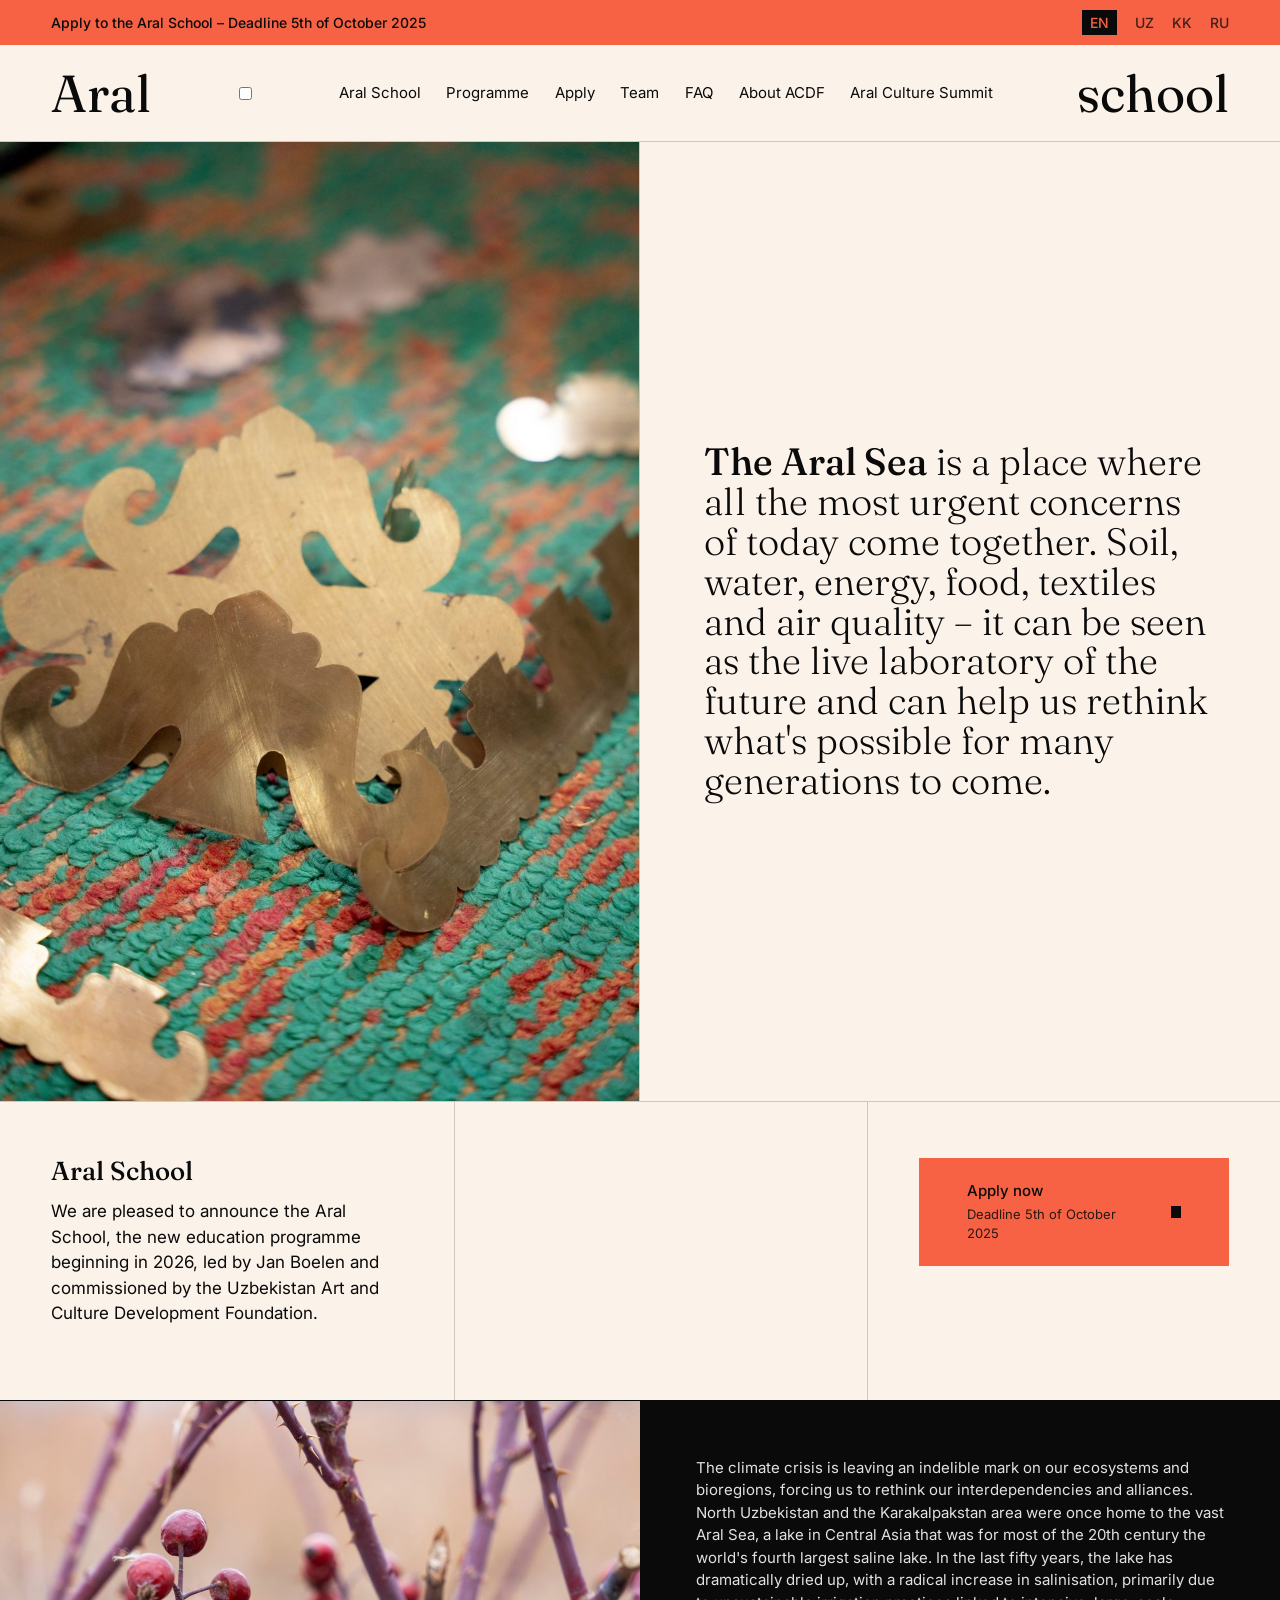
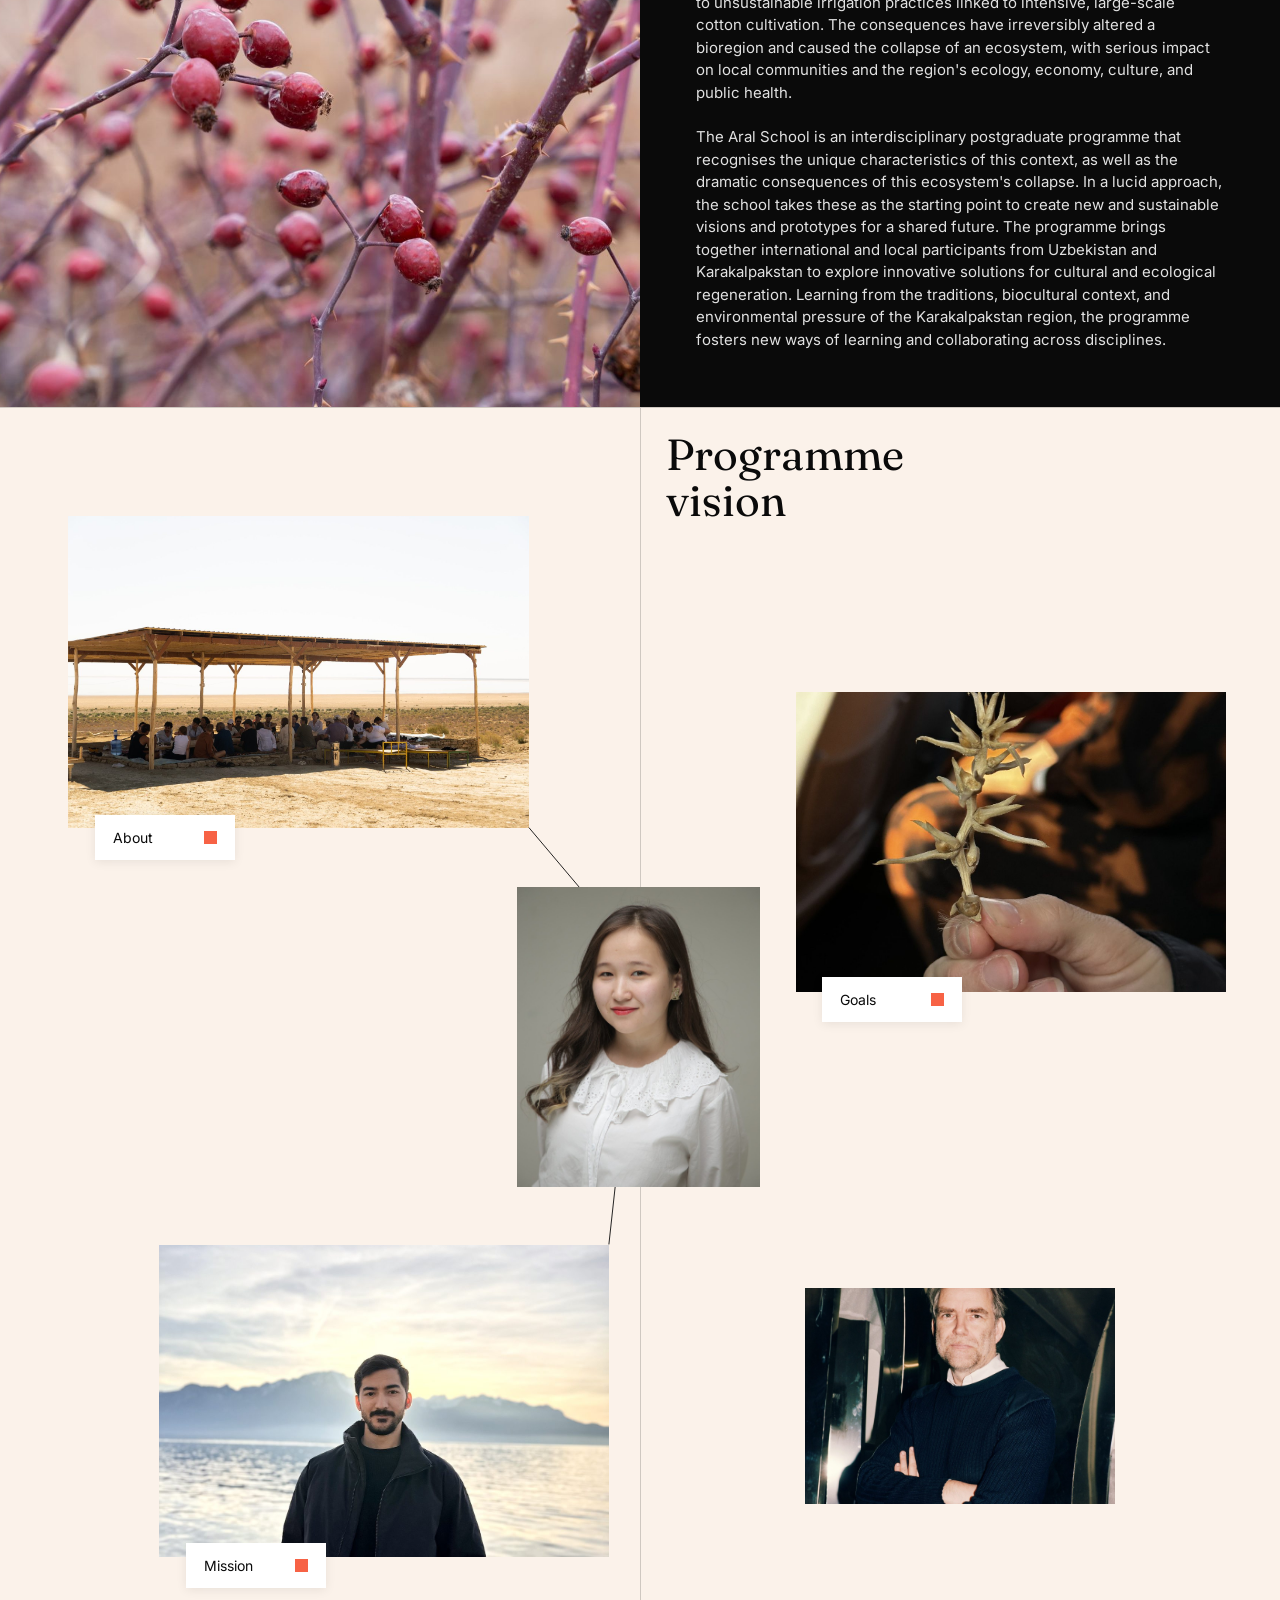
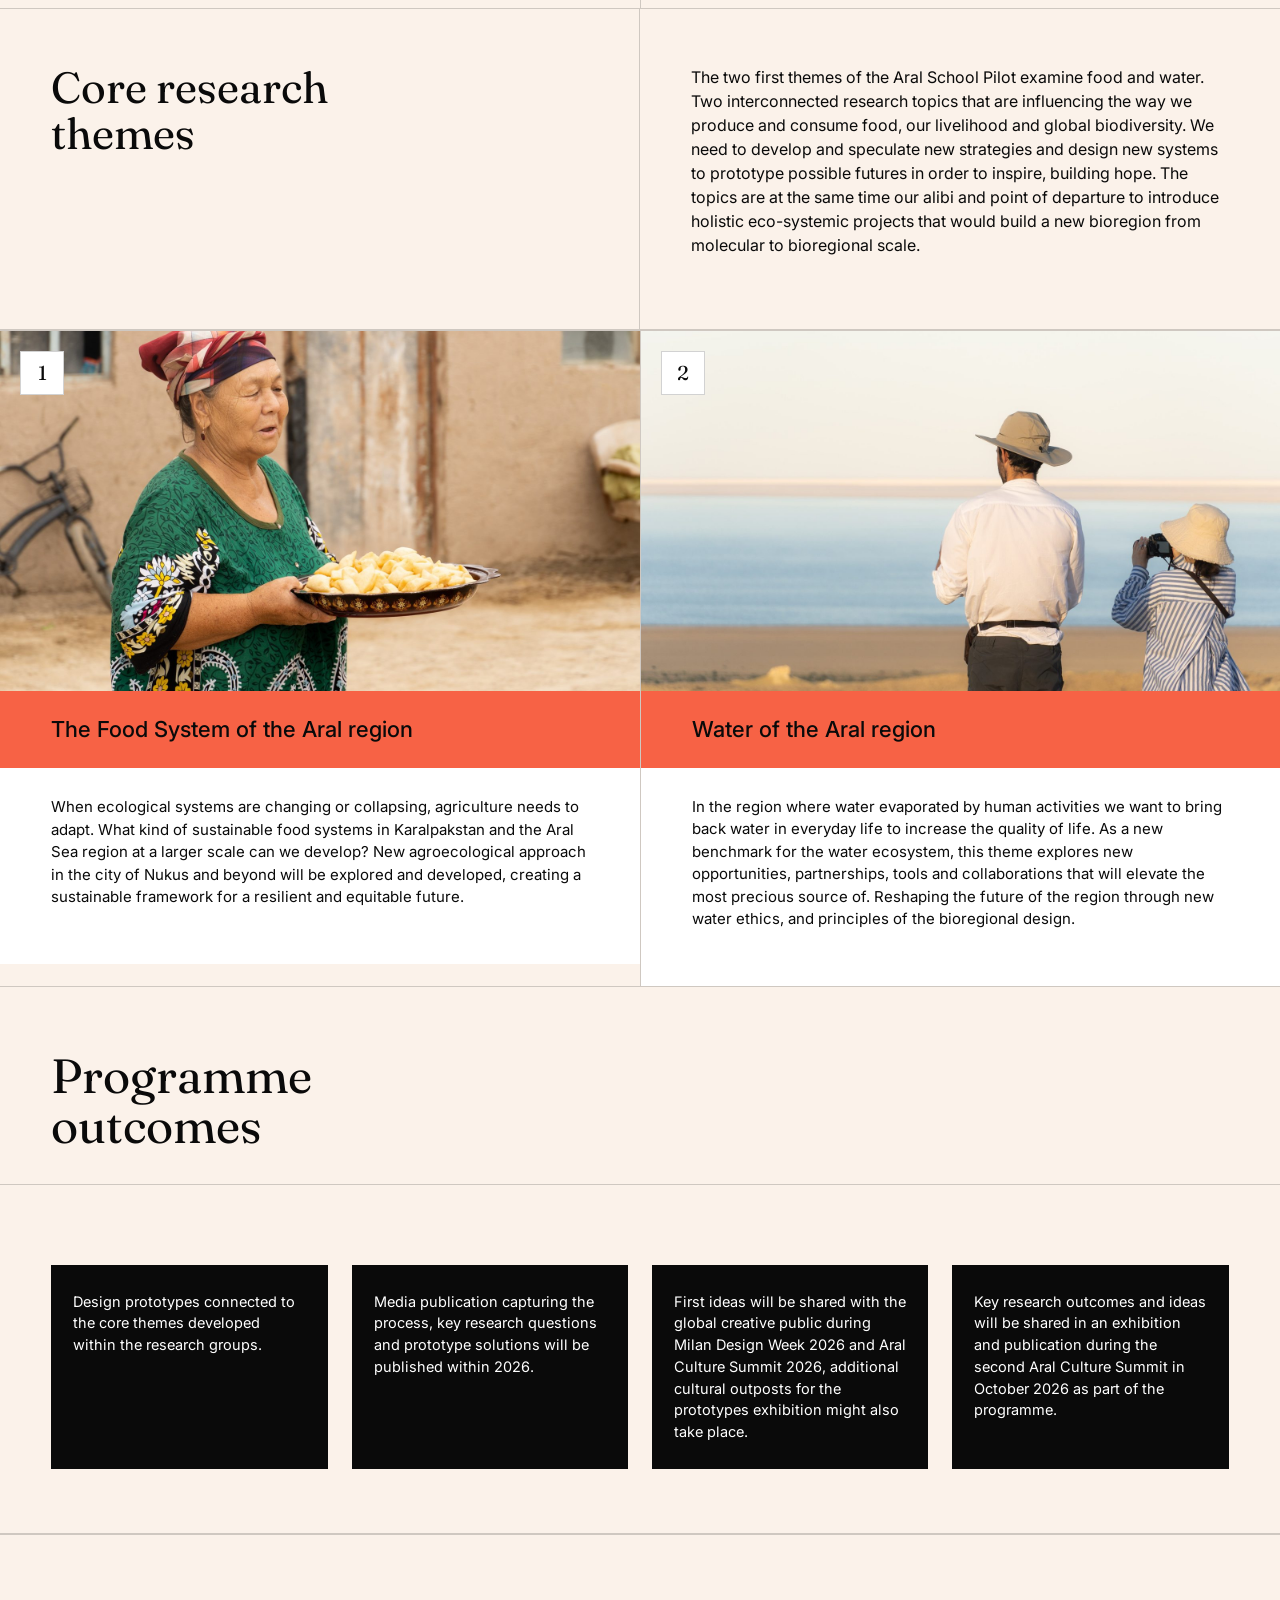
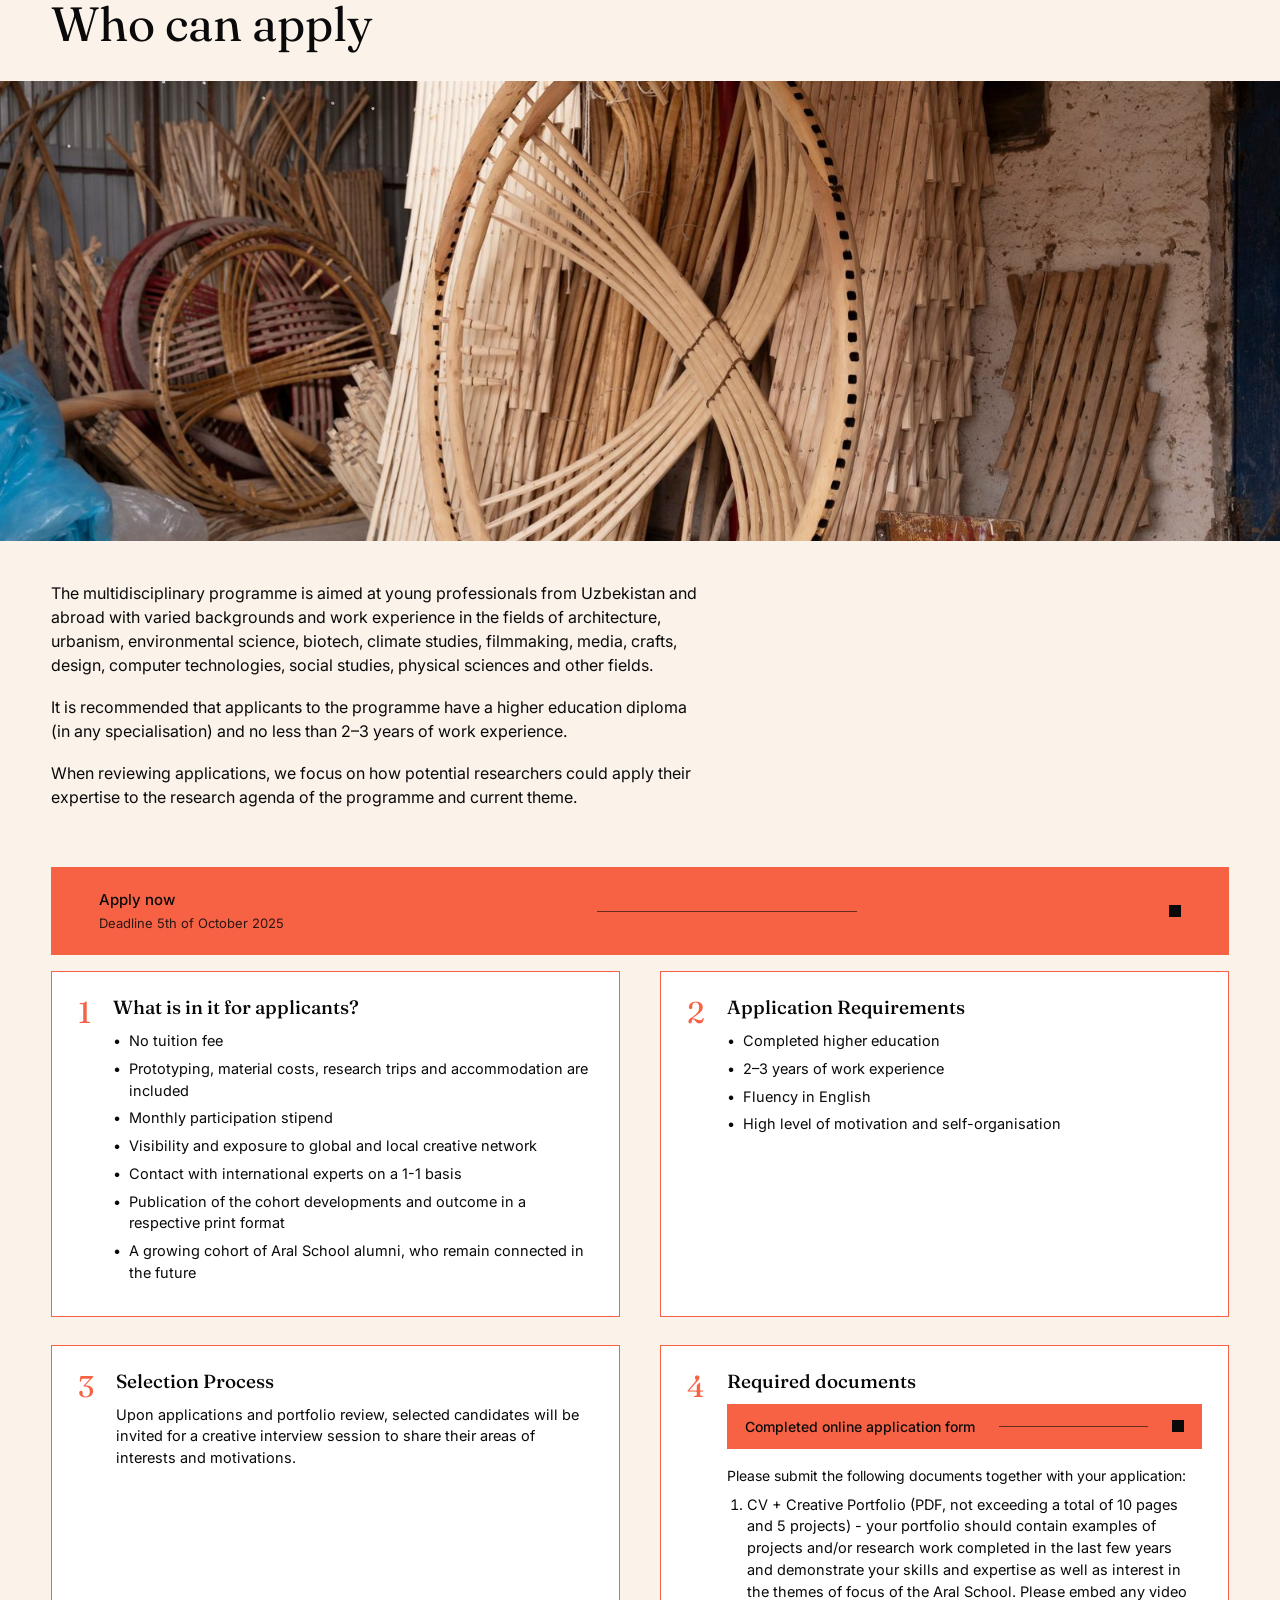
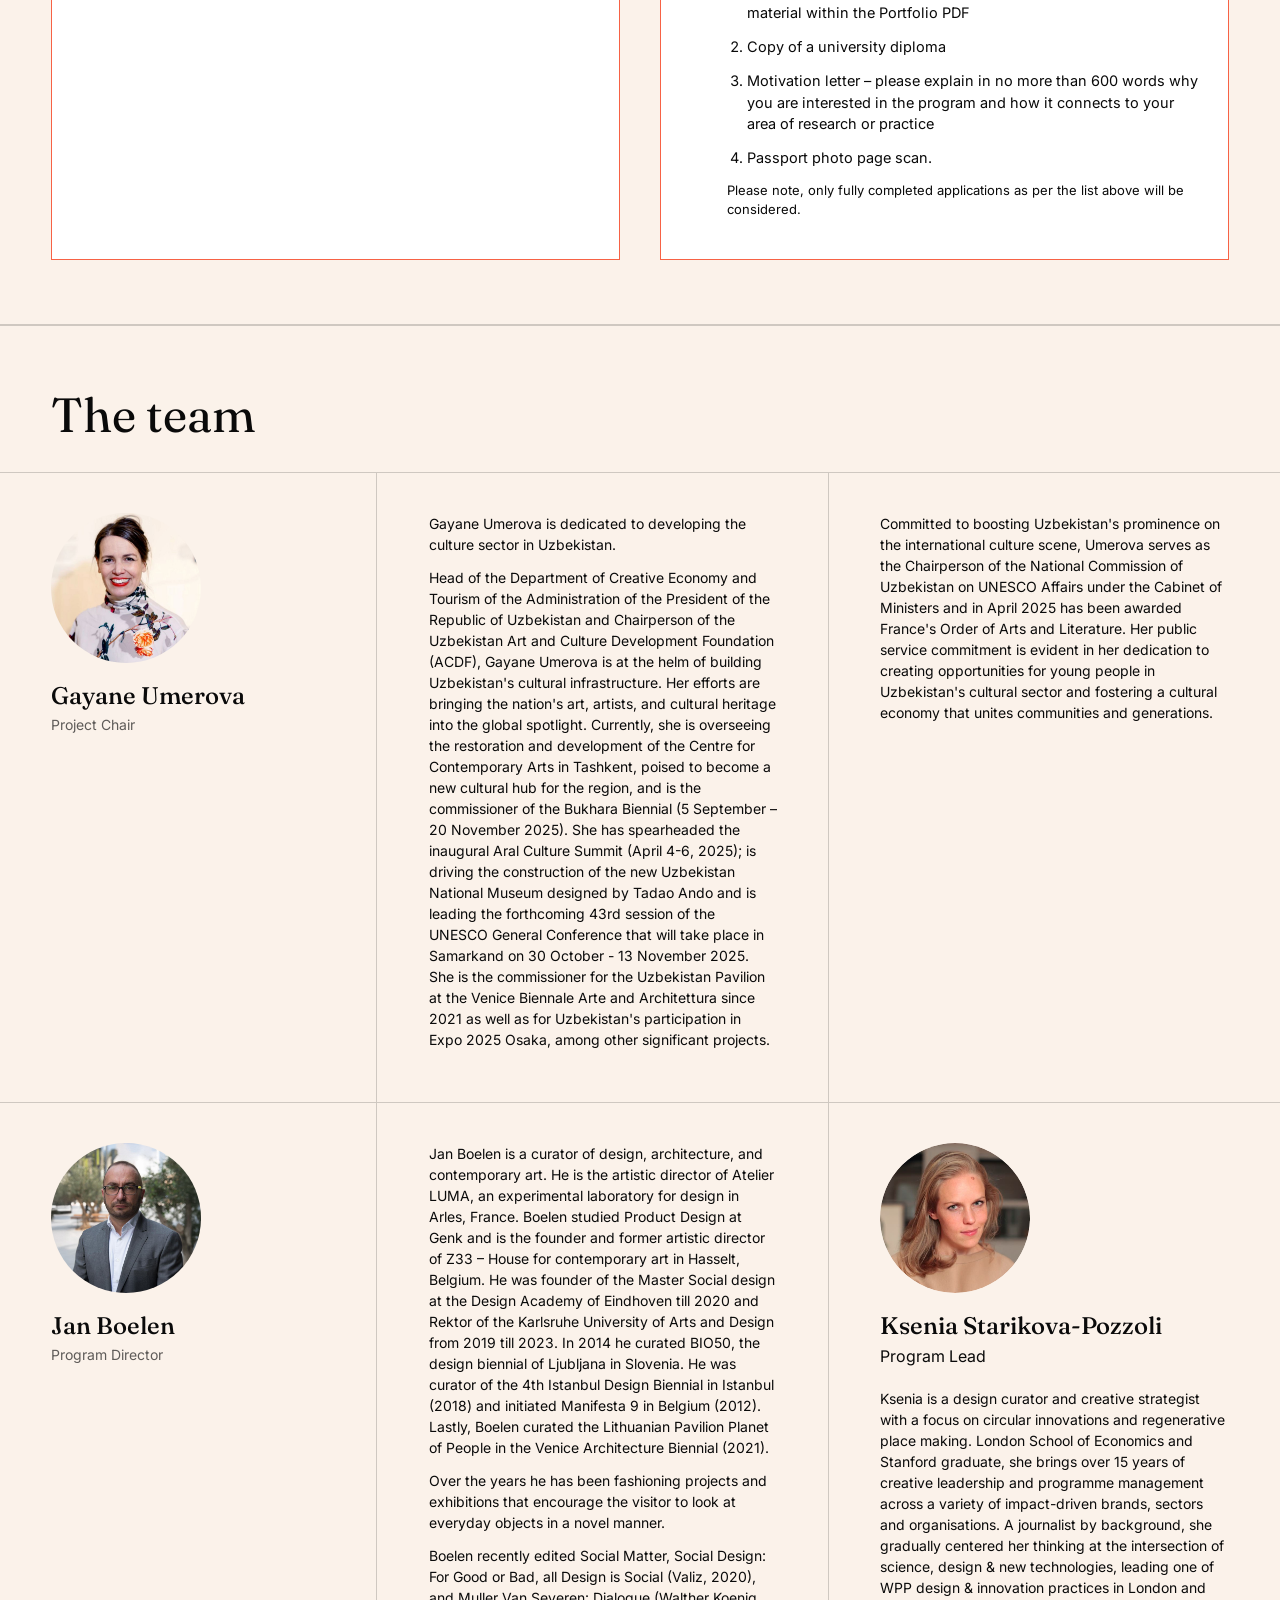
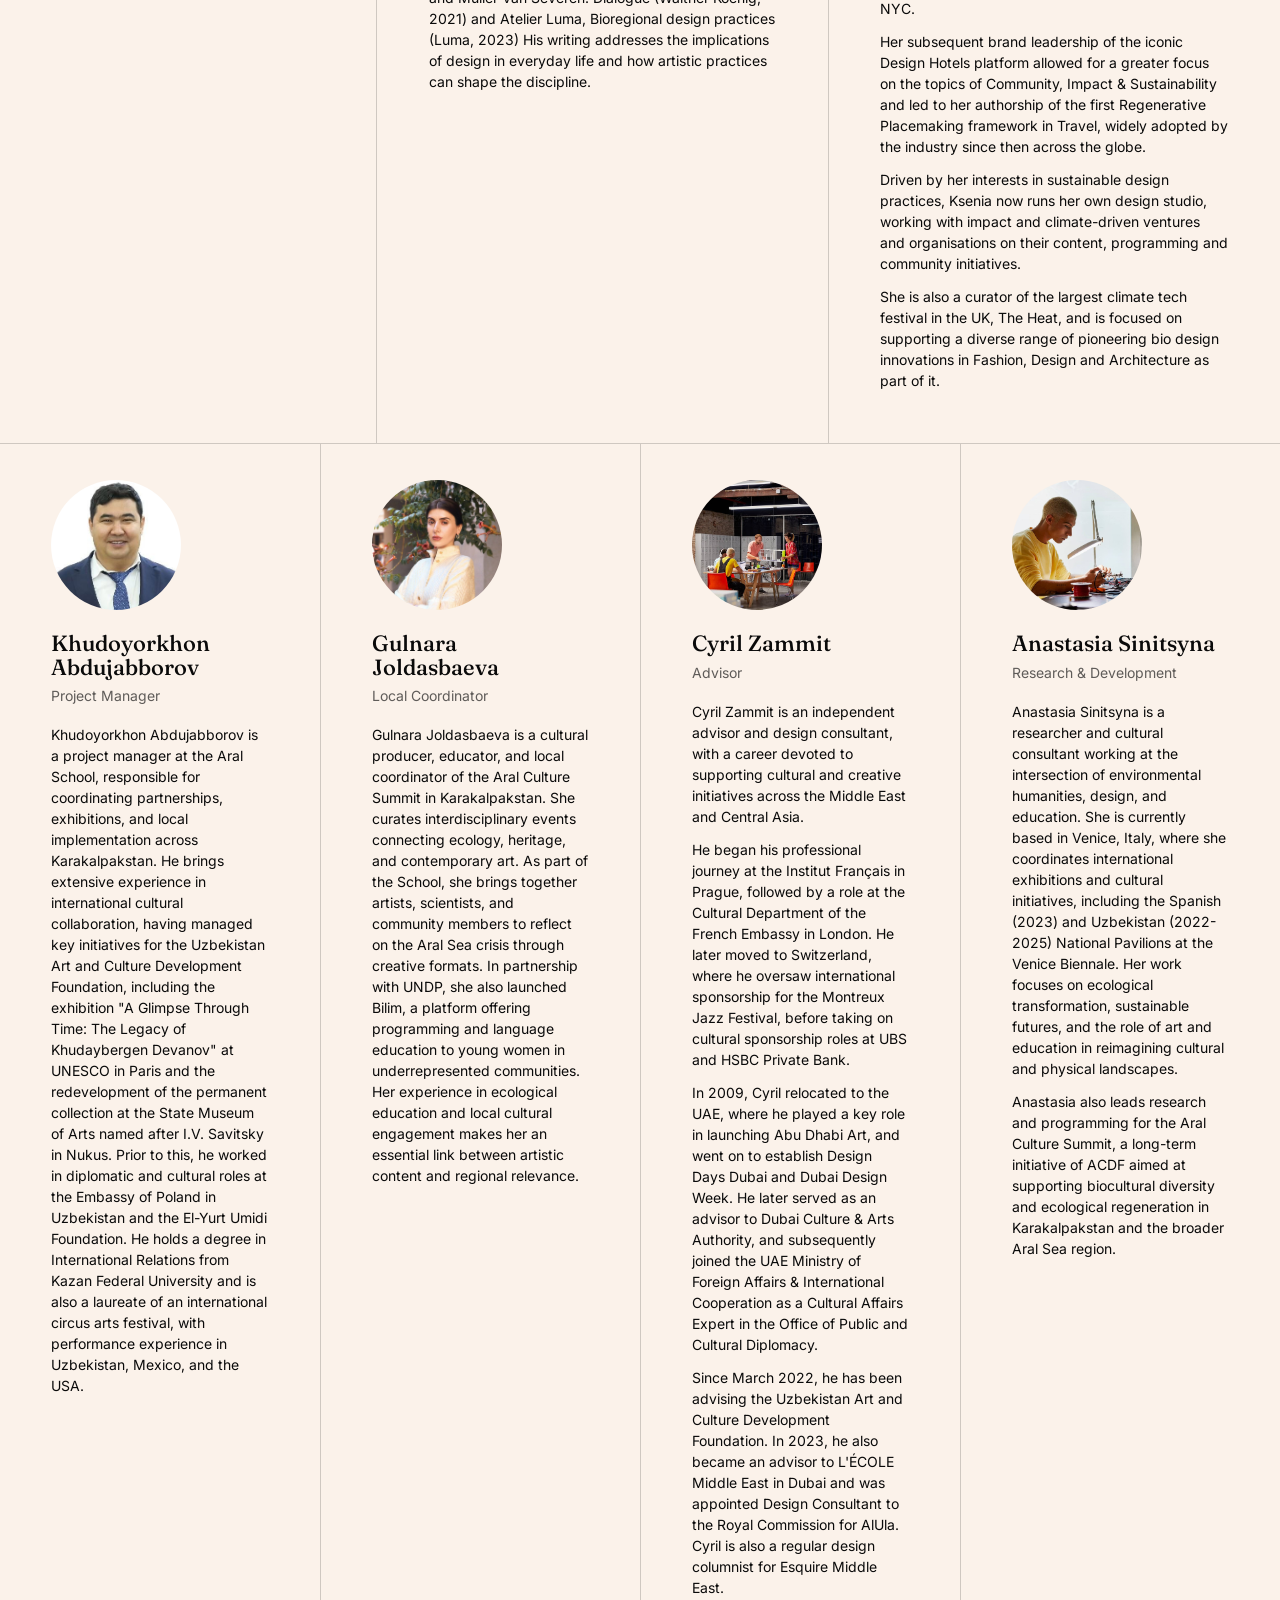
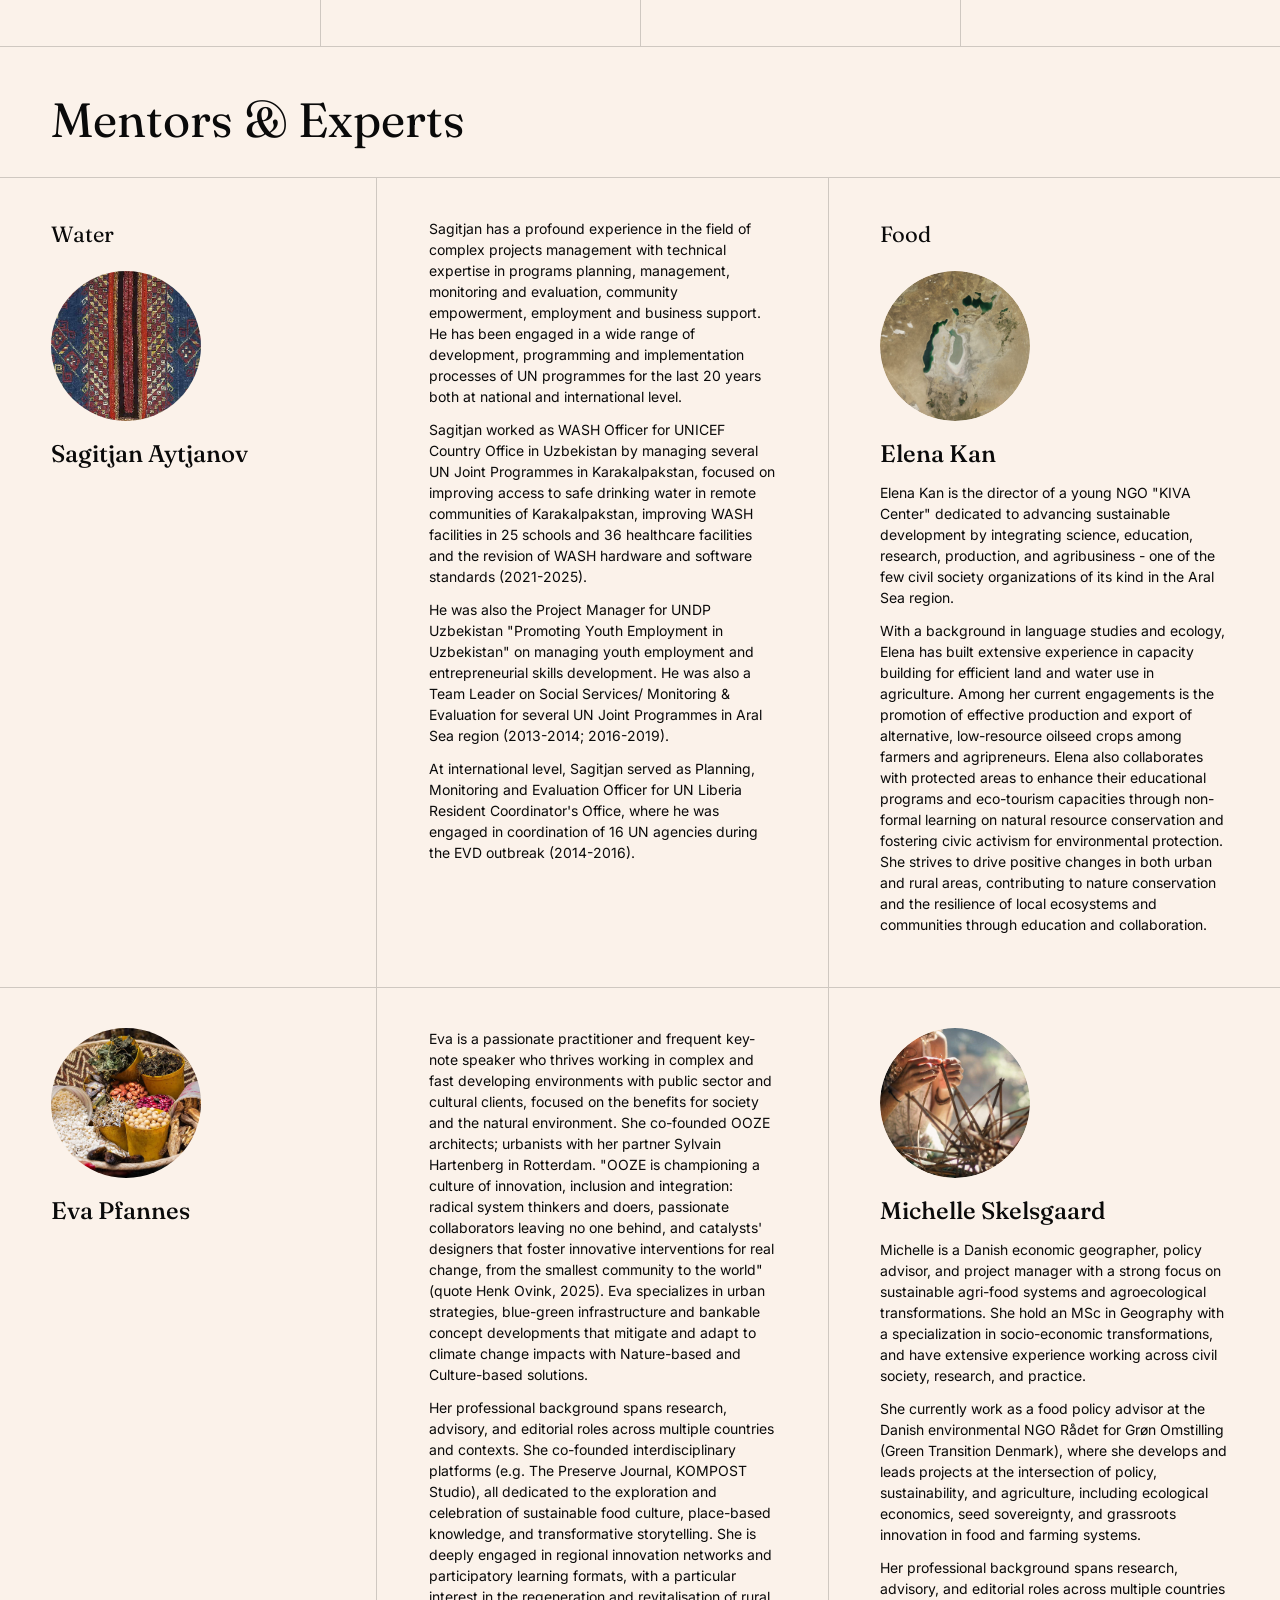
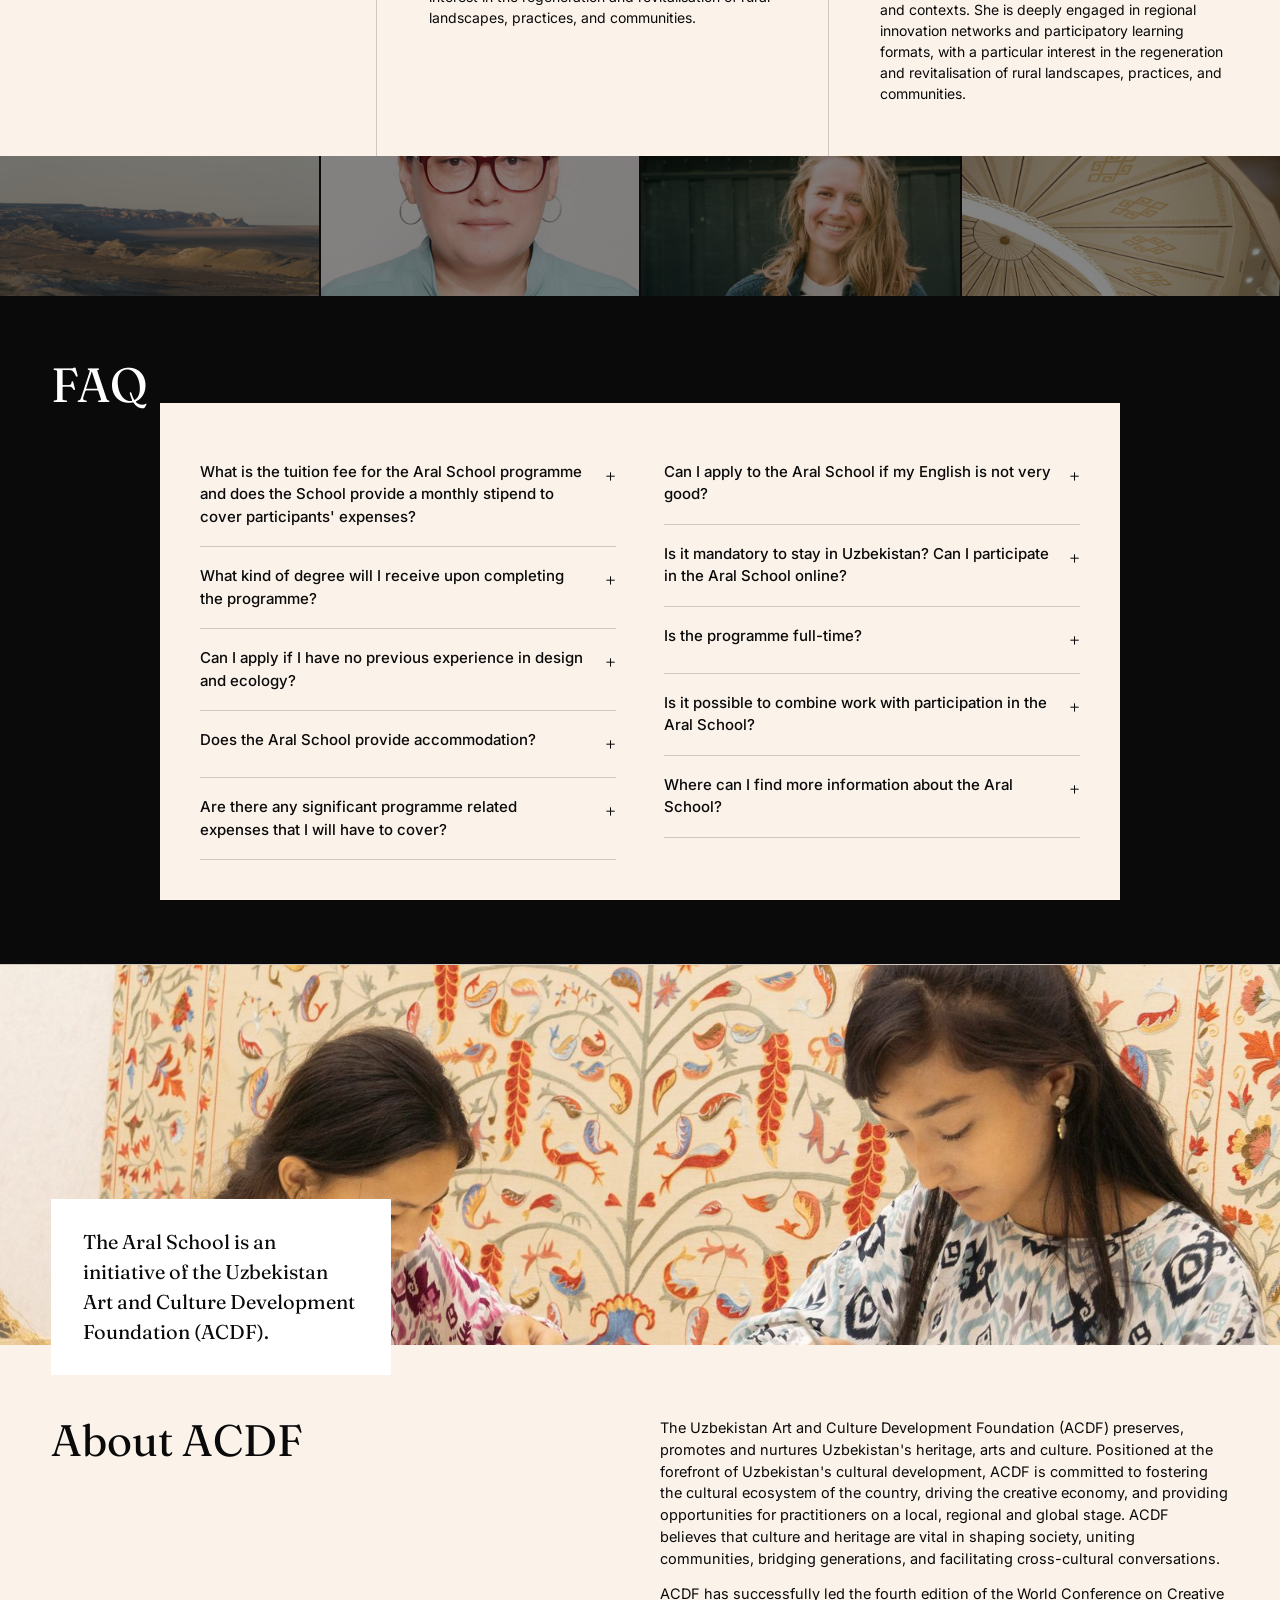
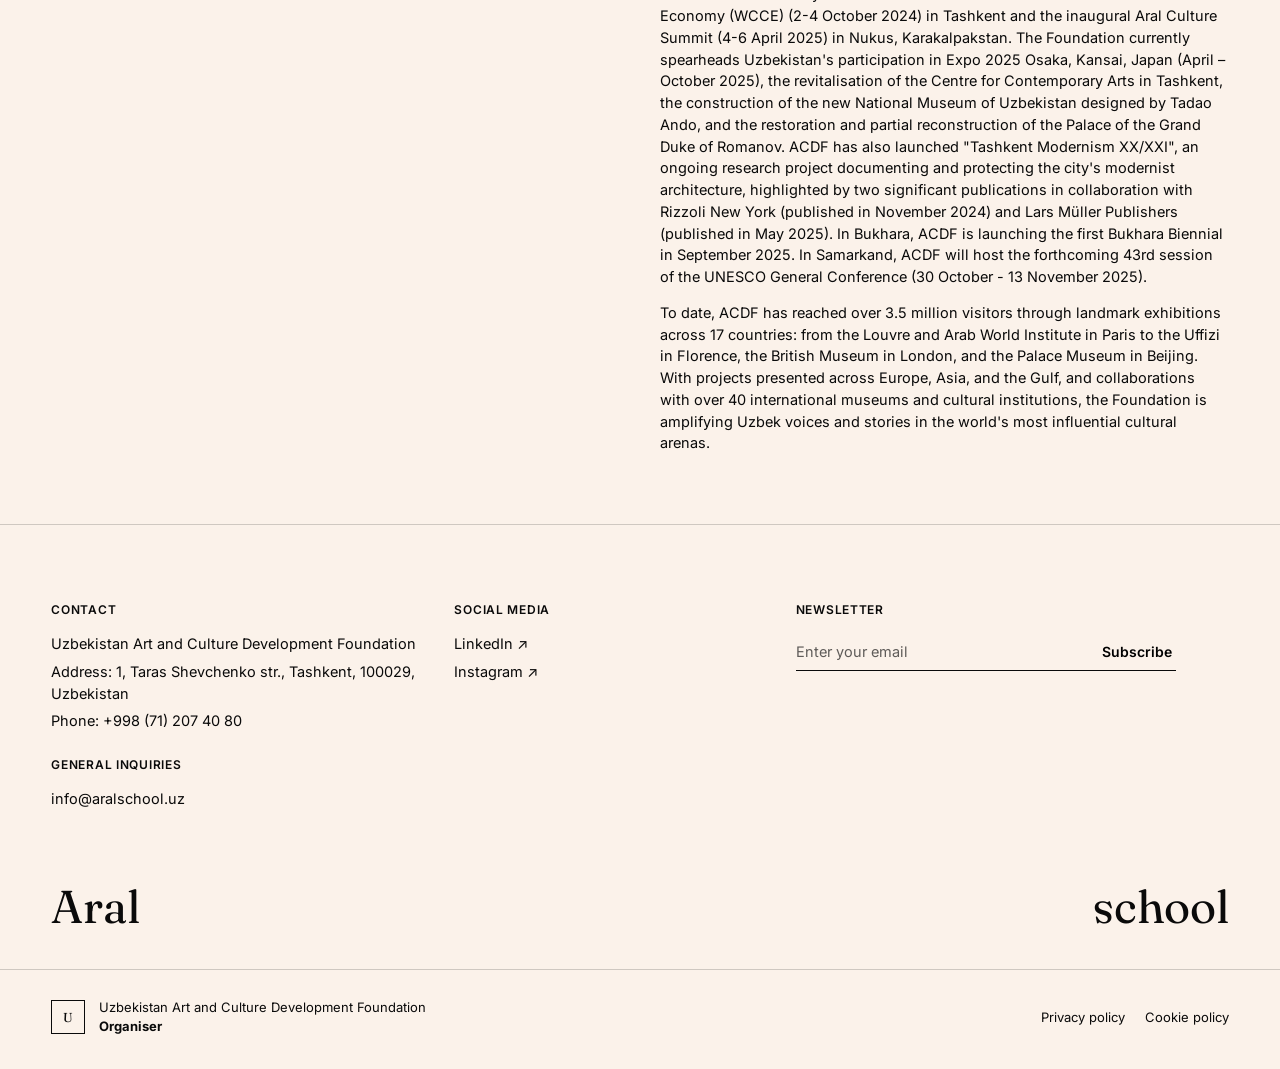
==== index.html @ 48f9c065 "Add files via upload" ====
<!DOCTYPE html>
<html lang="en">
<head>
<meta charset="UTF-8">
<meta name="viewport" content="width=device-width, initial-scale=1.0">
<title>Aral School — Uzbekistan Art and Culture Development Foundation</title>
<link rel="stylesheet" href="assets/css/style.css">
</head>
<body>

<!-- Announcement bar -->
<div class="announce-bar">
  <span>Apply to the Aral School – Deadline 5th of October 2025</span>
  <nav class="langs" aria-label="Language">
    <a href="#" class="active">EN</a>
    <a href="#">UZ</a>
    <a href="#">KK</a>
    <a href="#">RU</a>
  </nav>
</div>

<!-- Header -->
<header class="site-header">
  <a href="#" class="logo-word">Aral</a>

  <input type="checkbox" id="nav-check">
  <label for="nav-check" class="nav-toggle" aria-label="Toggle menu">
    <span></span>
  </label>

  <nav class="site-nav" aria-label="Primary">
    <a href="#aral-school">Aral School</a>
    <a href="#programme">Programme</a>
    <a href="#apply">Apply</a>
    <a href="#team">Team</a>
    <a href="#faq">FAQ</a>
    <a href="#acdf">About ACDF</a>
    <a href="#">Aral Culture Summit</a>
  </nav>

  <a href="#" class="logo-word">school</a>
</header>

<!-- Hero -->
<section class="hero">
  <div class="hero-grid">
    <div class="hero-media">
      <img src="assets/img/hero-hands.jpg">
    </div>
    <div class="hero-copy">
      <h1>
        <strong>The Aral Sea</strong> is a place where all the most urgent concerns of today come
        together. Soil, water, energy, food, textiles and air quality – it can be seen
        as the live laboratory of the future and can help us rethink what's possible for
        many generations to come.
      </h1>
    </div>
  </div>
</section>

<!-- Aral School intro band -->
<section class="intro-band" id="aral-school">
  <div class="intro-grid">
    <div class="intro-copy">
      <div class="eyebrow-block"><span class="marker-sq dark"></span></div>
      <h2>Aral School</h2>
      <p>We are pleased to announce the Aral School, the new education programme beginning in
        2026, led by Jan Boelen and commissioned by the Uzbekistan Art and Culture Development
        Foundation.</p>
    </div>
    <div></div>
    <div>
      <div class="apply-banner">
        <div>
          Apply now
          <small>Deadline 5th of October 2025</small>
        </div>
        <span class="dash"></span>
        <span class="marker-sq"></span>
      </div>
    </div>
  </div>
</section>

<!-- Statement / satellite image -->
<section class="statement">
  <div class="statement-media">
    <img src="assets/img/aral-satellite.jpg" alt="Satellite view of the shrinking Aral Sea">
  </div>
  <div class="statement-copy">
    <p>The climate crisis is leaving an indelible mark on our ecosystems and bioregions,
      forcing us to rethink our interdependencies and alliances. North Uzbekistan and the
      Karakalpakstan area were once home to the vast Aral Sea, a lake in Central Asia that
      was for most of the 20th century the world's fourth largest saline lake. In the last
      fifty years, the lake has dramatically dried up, with a radical increase in
      salinisation, primarily due to unsustainable irrigation practices linked to intensive,
      large-scale cotton cultivation. The consequences have irreversibly altered a bioregion
      and caused the collapse of an ecosystem, with serious impact on local communities and
      the region's ecology, economy, culture, and public health.</p>
    <p>The Aral School is an interdisciplinary postgraduate programme that recognises the
      unique characteristics of this context, as well as the dramatic consequences of this
      ecosystem's collapse. In a lucid approach, the school takes these as the starting point
      to create new and sustainable visions and prototypes for a shared future. The programme
      brings together international and local participants from Uzbekistan and Karakalpakstan
      to explore innovative solutions for cultural and ecological regeneration. Learning from
      the traditions, biocultural context, and environmental pressure of the Karakalpakstan
      region, the programme fosters new ways of learning and collaborating across disciplines.</p>
  </div>
</section>

<!-- Programme vision -->
<section class="vision" id="programme">

  <div class="vision-collage">
    <!-- decorative connector lines + markers, matching the diagonal-line motif used across the design -->
    <svg class="v-connector" viewBox="0 0 1440 1350" preserveAspectRatio="none" aria-hidden="true">
      <line x1="595" y1="472" x2="720" y2="620" />
      <line x1="720" y1="620" x2="685" y2="941" />
      <rect x="710" y="610" width="12" height="12" class="dark" />
    </svg>

    <div class="v-item v-heading">
      <h2>Programme<br>vision</h2>
    </div>

    <div class="v-item v-about">
      <img src="assets/img/about-desert.jpg" alt="The Karakalpakstan desert landscape">
      <div class="v-tag">About <span class="marker-sq"></span></div>
    </div>

    <div class="v-item v-goals">
      <img src="assets/img/goals-embroidery.jpg" alt="Two girls practicing traditional embroidery">
      <div class="v-tag">Goals <span class="marker-sq"></span></div>
    </div>

    <div class="v-item v-sprout">
      <img src="assets/img/plant-sprout.jpg" alt="A dried plant sprout held in a hand">
    </div>

    <div class="v-item v-mission">
      <img src="assets/img/mission-weaving.jpg" alt="Traditional basket weaving with reeds">
      <div class="v-tag">Mission <span class="marker-sq"></span></div>
    </div>

    <div class="v-item v-rug">
      <img src="assets/img/rug-pattern-2.jpg" alt="Traditional woven textile pattern">
    </div>
  </div>

  <div class="vision-intro-row">
    <div>
      <h2>Core research<br>themes</h2>
    </div>
    <div>
      <p>The two first themes of the Aral School Pilot examine food and water. Two interconnected
        research topics that are influencing the way we produce and consume food, our livelihood
        and global biodiversity. We need to develop and speculate new strategies and design new
        systems to prototype possible futures in order to inspire, building hope. The topics are
        at the same time our alibi and point of departure to introduce holistic eco-systemic
        projects that would build a new bioregion from molecular to bioregional scale.</p>
    </div>
  </div>

  <div class="themes-grid">
    <div class="theme-col">
      <div class="theme-media">
        <img src="assets/img/food-baskets.jpg" alt="Baskets of local produce and grains">
        <div class="theme-num">1</div>
      </div>
      <div class="theme-title">The Food System of the Aral region</div>
      <div class="theme-body">
        <p>When ecological systems are changing or collapsing, agriculture needs to adapt.
          What kind of sustainable food systems in Karalpakstan and the Aral Sea region at a
          larger scale can we develop? New agroecological approach in the city of Nukus and
          beyond will be explored and developed, creating a sustainable framework for a
          resilient and equitable future.</p>
      </div>
    </div>
    <div class="theme-col">
      <div class="theme-media">
        <img src="assets/img/couple-water.jpg" alt="Two people looking out over the Aral Sea">
        <div class="theme-num">2</div>
      </div>
      <div class="theme-title">Water of the Aral region</div>
      <div class="theme-body">
        <p>In the region where water evaporated by human activities we want to bring back
          water in everyday life to increase the quality of life. As a new benchmark for the
          water ecosystem, this theme explores new opportunities, partnerships, tools and
          collaborations that will elevate the most precious source of. Reshaping the future
          of the region through new water ethics, and principles of the bioregional design.</p>
      </div>
    </div>
  </div>

  <div class="section-head">
    <h2>Programme<br>outcomes</h2>
  </div>
  <div class="outcomes">
    <div class="outcomes-grid">
      <div class="outcome-card">Design prototypes connected to the core themes developed within the research groups.</div>
      <div class="outcome-card">Media publication capturing the process, key research questions and prototype solutions will be published within 2026.</div>
      <div class="outcome-card">First ideas will be shared with the global creative public during Milan Design Week 2026 and Aral Culture Summit 2026, additional cultural outposts for the prototypes exhibition might also take place.</div>
      <div class="outcome-card">Key research outcomes and ideas will be shared in an exhibition and publication during the second Aral Culture Summit in October 2026 as part of the programme.</div>
    </div>
  </div>
</section>

<!-- Who can apply -->
<section class="apply-section" id="apply">
  <div class="section-head">
    <h2>Who can apply</h2>
  </div>
  <div class="apply-media">
    <img src="assets/img/soldering.jpg" alt="A young researcher working on an electronics prototype">
  </div>
  <div class="apply-copy">
    <p>The multidisciplinary programme is aimed at young professionals from Uzbekistan and
      abroad with varied backgrounds and work experience in the fields of architecture,
      urbanism, environmental science, biotech, climate studies, filmmaking, media, crafts,
      design, computer technologies, social studies, physical sciences and other fields.</p>
    <p>It is recommended that applicants to the programme have a higher education diploma
      (in any specialisation) and no less than 2–3 years of work experience.</p>
    <p>When reviewing applications, we focus on how potential researchers could apply their
      expertise to the research agenda of the programme and current theme.</p>
  </div>

  <div class="apply-banner" style="margin: 0 var(--gutter) 8px;">
    <div>
      Apply now
      <small>Deadline 5th of October 2025</small>
    </div>
    <span class="dash"></span>
    <span class="marker-sq"></span>
  </div>

  <div class="steps-grid">
    <div class="step-card">
      <div class="step-num">1</div>
      <div class="step-body">
        <h4>What is in it for applicants?</h4>
        <ul>
          <li>No tuition fee</li>
          <li>Prototyping, material costs, research trips and accommodation are included</li>
          <li>Monthly participation stipend</li>
          <li>Visibility and exposure to global and local creative network</li>
          <li>Contact with international experts on a 1-1 basis</li>
          <li>Publication of the cohort developments and outcome in a respective print format</li>
          <li>A growing cohort of Aral School alumni, who remain connected in the future</li>
        </ul>
      </div>
    </div>
    <div class="step-card">
      <div class="step-num">2</div>
      <div class="step-body">
        <h4>Application Requirements</h4>
        <ul>
          <li>Completed higher education</li>
          <li>2–3 years of work experience</li>
          <li>Fluency in English</li>
          <li>High level of motivation and self-organisation</li>
        </ul>
      </div>
    </div>
    <div class="step-card">
      <div class="step-num">3</div>
      <div class="step-body">
        <h4>Selection Process</h4>
        <p style="font-size:14.5px;">Upon applications and portfolio review, selected candidates
          will be invited for a creative interview session to share their areas of interests
          and motivations.</p>
      </div>
    </div>
    <div class="step-card">
      <div class="step-num">4</div>
      <div class="step-body">
        <h4>Required documents</h4>
        <div class="apply-banner" style="margin:8px -0px 16px; padding:12px 18px;">
          <div style="font-size:14px;">Completed online application form</div>
          <span class="dash"></span>
          <span class="marker-sq"></span>
        </div>
        <p style="font-size:14px; margin-bottom:8px;">Please submit the following documents
          together with your application:</p>
        <ol>
          <li>CV + Creative Portfolio (PDF, not exceeding a total of 10 pages and 5 projects) -
            your portfolio should contain examples of projects and/or research work completed
            in the last few years and demonstrate your skills and expertise as well as interest
            in the themes of focus of the Aral School. Please embed any video material within
            the Portfolio PDF</li>
          <li>Copy of a university diploma</li>
          <li>Motivation letter – please explain in no more than 600 words why you are
            interested in the program and how it connects to your area of research or practice</li>
          <li>Passport photo page scan.</li>
        </ol>
        <p style="font-size:13px; margin-top:10px;">Please note, only fully completed
          applications as per the list above will be considered.</p>
      </div>
    </div>
  </div>
</section>

<!-- Team -->
<section class="team-section" id="team">
  <div class="section-head">
    <h2>The team</h2>
  </div>

  <div class="person-row">
    <div class="person-photo-wrap">
      <div class="person-photo"><img src="assets/img/team-1.jpg" alt="Gayane Umerova"></div>
      <div class="person-info">
        <h4>Gayane Umerova</h4>
        <div class="role">Project Chair</div>
      </div>
    </div>
    <div class="person-bio">
      <p>Gayane Umerova is dedicated to developing the culture sector in Uzbekistan.</p>
      <p>Head of the Department of Creative Economy and Tourism of the Administration of the
        President of the Republic of Uzbekistan and Chairperson of the Uzbekistan Art and
        Culture Development Foundation (ACDF), Gayane Umerova is at the helm of building
        Uzbekistan's cultural infrastructure. Her efforts are bringing the nation's art,
        artists, and cultural heritage into the global spotlight. Currently, she is overseeing
        the restoration and development of the Centre for Contemporary Arts in Tashkent,
        poised to become a new cultural hub for the region, and is the commissioner of the
        Bukhara Biennial (5 September – 20 November 2025). She has spearheaded the inaugural
        Aral Culture Summit (April 4-6, 2025); is driving the construction of the new
        Uzbekistan National Museum designed by Tadao Ando and is leading the forthcoming 43rd
        session of the UNESCO General Conference that will take place in Samarkand on 30
        October - 13 November 2025. She is the commissioner for the Uzbekistan Pavilion at the
        Venice Biennale Arte and Architettura since 2021 as well as for Uzbekistan's
        participation in Expo 2025 Osaka, among other significant projects.</p>
    </div>
    <div class="person-bio">
      <p>Committed to boosting Uzbekistan's prominence on the international culture scene,
        Umerova serves as the Chairperson of the National Commission of Uzbekistan on UNESCO
        Affairs under the Cabinet of Ministers and in April 2025 has been awarded France's
        Order of Arts and Literature. Her public service commitment is evident in her
        dedication to creating opportunities for young people in Uzbekistan's cultural sector
        and fostering a cultural economy that unites communities and generations.</p>
    </div>
  </div>

  <div class="person-row">
    <div class="person-photo-wrap">
      <div class="person-photo"><img src="assets/img/team-3.jpg" alt="Jan Boelen"></div>
      <div class="person-info">
        <h4>Jan Boelen</h4>
        <div class="role">Program Director</div>
      </div>
    </div>
    <div class="person-bio">
      <p>Jan Boelen is a curator of design, architecture, and contemporary art. He is the
        artistic director of Atelier LUMA, an experimental laboratory for design in Arles,
        France. Boelen studied Product Design at Genk and is the founder and former artistic
        director of Z33 – House for contemporary art in Hasselt, Belgium. He was founder of the
        Master Social design at the Design Academy of Eindhoven till 2020 and Rektor of the
        Karlsruhe University of Arts and Design from 2019 till 2023. In 2014 he curated BIO50,
        the design biennial of Ljubljana in Slovenia. He was curator of the 4th Istanbul Design
        Biennial in Istanbul (2018) and initiated Manifesta 9 in Belgium (2012). Lastly, Boelen
        curated the Lithuanian Pavilion Planet of People in the Venice Architecture Biennial
        (2021).</p>
      <p>Over the years he has been fashioning projects and exhibitions that encourage the
        visitor to look at everyday objects in a novel manner.</p>
      <p>Boelen recently edited Social Matter, Social Design: For Good or Bad, all Design is
        Social (Valiz, 2020), and Muller Van Severen: Dialogue (Walther Koenig, 2021) and
        Atelier Luma, Bioregional design practices (Luma, 2023) His writing addresses the
        implications of design in everyday life and how artistic practices can shape the
        discipline.</p>
    </div>
    <div class="person-bio">
      <div class="person-photo"><img src="assets/img/team-4.jpg" alt="Ksenia Starikova-Pozzoli" style="margin-bottom:20px;width:150px;height:150px;border-radius:50%;object-fit:cover;"></div>
      <h4 style="font-size:24px;font-weight:500;">Ksenia Starikova-Pozzoli</h4>
      <div class="role" style="margin:6px 0 20px;">Program Lead</div>
      <p>Ksenia is a design curator and creative strategist with a focus on circular
        innovations and regenerative place making. London School of Economics and Stanford
        graduate, she brings over 15 years of creative leadership and programme management
        across a variety of impact-driven brands, sectors and organisations. A journalist by
        background, she gradually centered her thinking at the intersection of science, design
        &amp; new technologies, leading one of WPP design &amp; innovation practices in London
        and NYC.</p>
      <p>Her subsequent brand leadership of the iconic Design Hotels platform allowed for a
        greater focus on the topics of Community, Impact &amp; Sustainability and led to her
        authorship of the first Regenerative Placemaking framework in Travel, widely adopted by
        the industry since then across the globe.</p>
      <p>Driven by her interests in sustainable design practices, Ksenia now runs her own
        design studio, working with impact and climate-driven ventures and organisations on
        their content, programming and community initiatives.</p>
      <p>She is also a curator of the largest climate tech festival in the UK, The Heat, and
        is focused on supporting a diverse range of pioneering bio design innovations in
        Fashion, Design and Architecture as part of it.</p>
    </div>
  </div>

  <div class="team-grid">
    <div class="team-card">
      <div class="team-photo"><img src="assets/img/team-2.jpg" alt="Khudoyorkhon Abdujabborov"></div>
      <h4>Khudoyorkhon Abdujabborov</h4>
      <div class="team-role">Project Manager</div>
      <div class="team-bio"><p>Khudoyorkhon Abdujabborov is a project manager at the Aral
        School, responsible for coordinating partnerships, exhibitions, and local
        implementation across Karakalpakstan. He brings extensive experience in international
        cultural collaboration, having managed key initiatives for the Uzbekistan Art and
        Culture Development Foundation, including the exhibition "A Glimpse Through Time: The
        Legacy of Khudaybergen Devanov" at UNESCO in Paris and the redevelopment of the
        permanent collection at the State Museum of Arts named after I.V. Savitsky in Nukus.
        Prior to this, he worked in diplomatic and cultural roles at the Embassy of Poland in
        Uzbekistan and the El-Yurt Umidi Foundation. He holds a degree in International
        Relations from Kazan Federal University and is also a laureate of an international
        circus arts festival, with performance experience in Uzbekistan, Mexico, and the
        USA.</p></div>
    </div>
    <div class="team-card">
      <div class="team-photo"><img src="assets/img/team-5.jpg" alt="Gulnara Joldasbaeva"></div>
      <h4>Gulnara Joldasbaeva</h4>
      <div class="team-role">Local Coordinator</div>
      <div class="team-bio"><p>Gulnara Joldasbaeva is a cultural producer, educator, and local
        coordinator of the Aral Culture Summit in Karakalpakstan. She curates interdisciplinary
        events connecting ecology, heritage, and contemporary art. As part of the School, she
        brings together artists, scientists, and community members to reflect on the Aral Sea
        crisis through creative formats. In partnership with UNDP, she also launched Bilim, a
        platform offering programming and language education to young women in
        underrepresented communities. Her experience in ecological education and local cultural
        engagement makes her an essential link between artistic content and regional
        relevance.</p></div>
    </div>
    <div class="team-card">
      <div class="team-photo"><img src="assets/img/team-6.jpg" alt="Cyril Zammit"></div>
      <h4>Cyril Zammit</h4>
      <div class="team-role">Advisor</div>
      <div class="team-bio"><p>Cyril Zammit is an independent advisor and design consultant,
        with a career devoted to supporting cultural and creative initiatives across the Middle
        East and Central Asia.</p>
        <p>He began his professional journey at the Institut Français in Prague, followed by a
        role at the Cultural Department of the French Embassy in London. He later moved to
        Switzerland, where he oversaw international sponsorship for the Montreux Jazz Festival,
        before taking on cultural sponsorship roles at UBS and HSBC Private Bank.</p>
        <p>In 2009, Cyril relocated to the UAE, where he played a key role in launching Abu
        Dhabi Art, and went on to establish Design Days Dubai and Dubai Design Week. He later
        served as an advisor to Dubai Culture &amp; Arts Authority, and subsequently joined the
        UAE Ministry of Foreign Affairs &amp; International Cooperation as a Cultural Affairs
        Expert in the Office of Public and Cultural Diplomacy.</p>
        <p>Since March 2022, he has been advising the Uzbekistan Art and Culture Development
        Foundation. In 2023, he also became an advisor to L'ÉCOLE Middle East in Dubai and was
        appointed Design Consultant to the Royal Commission for AlUla. Cyril is also a regular
        design columnist for Esquire Middle East.</p></div>
    </div>
    <div class="team-card">
      <div class="team-photo"><img src="assets/img/team-7.jpg" alt="Anastasia Sinitsyna"></div>
      <h4>Anastasia Sinitsyna</h4>
      <div class="team-role">Research &amp; Development</div>
      <div class="team-bio"><p>Anastasia Sinitsyna is a researcher and cultural consultant
        working at the intersection of environmental humanities, design, and education. She is
        currently based in Venice, Italy, where she coordinates international exhibitions and
        cultural initiatives, including the Spanish (2023) and Uzbekistan (2022-2025) National
        Pavilions at the Venice Biennale. Her work focuses on ecological transformation,
        sustainable futures, and the role of art and education in reimagining cultural and
        physical landscapes.</p>
        <p>Anastasia also leads research and programming for the Aral Culture Summit, a
        long-term initiative of ACDF aimed at supporting biocultural diversity and ecological
        regeneration in Karakalpakstan and the broader Aral Sea region.</p></div>
    </div>
  </div>

  <div class="section-head" style="padding-top:48px;">
    <h2>Mentors &amp; Experts</h2>
  </div>

  <div class="person-row">
    <div class="person-photo-wrap">
      <div class="mentor-tag">Water</div>
      <div class="person-photo"><img src="assets/img/team-9.jpg" alt="Sagitjan Aytjanov"></div>
      <div class="person-info">
        <h4>Sagitjan Aytjanov</h4>
      </div>
    </div>
    <div class="person-bio">
      <p>Sagitjan has a profound experience in the field of complex projects management with
        technical expertise in programs planning, management, monitoring and evaluation,
        community empowerment, employment and business support. He has been engaged in a wide
        range of development, programming and implementation processes of UN programmes for
        the last 20 years both at national and international level.</p>
      <p>Sagitjan worked as WASH Officer for UNICEF Country Office in Uzbekistan by managing
        several UN Joint Programmes in Karakalpakstan, focused on improving access to safe
        drinking water in remote communities of Karakalpakstan, improving WASH facilities in 25
        schools and 36 healthcare facilities and the revision of WASH hardware and software
        standards (2021-2025).</p>
      <p>He was also the Project Manager for UNDP Uzbekistan "Promoting Youth Employment in
        Uzbekistan" on managing youth employment and entrepreneurial skills development. He was
        also a Team Leader on Social Services/ Monitoring &amp; Evaluation for several UN Joint
        Programmes in Aral Sea region (2013-2014; 2016-2019).</p>
      <p>At international level, Sagitjan served as Planning, Monitoring and Evaluation
        Officer for UN Liberia Resident Coordinator's Office, where he was engaged in
        coordination of 16 UN agencies during the EVD outbreak (2014-2016).</p>
    </div>
    <div class="person-bio">
      <div class="mentor-tag">Food</div>
      <div class="person-photo"><img src="assets/img/team-10.jpg" alt="Elena Kan" style="margin-bottom:16px;width:150px;height:150px;border-radius:50%;object-fit:cover;"></div>
      <h4 style="font-size:24px;font-weight:500;margin-bottom:16px;">Elena Kan</h4>
      <p>Elena Kan is the director of a young NGO "KIVA Center" dedicated to advancing
        sustainable development by integrating science, education, research, production, and
        agribusiness - one of the few civil society organizations of its kind in the Aral Sea
        region.</p>
      <p>With a background in language studies and ecology, Elena has built extensive
        experience in capacity building for efficient land and water use in agriculture. Among
        her current engagements is the promotion of effective production and export of
        alternative, low-resource oilseed crops among farmers and agripreneurs. Elena also
        collaborates with protected areas to enhance their educational programs and
        eco-tourism capacities through non-formal learning on natural resource conservation and
        fostering civic activism for environmental protection. She strives to drive positive
        changes in both urban and rural areas, contributing to nature conservation and the
        resilience of local ecosystems and communities through education and collaboration.</p>
    </div>
  </div>

  <div class="person-row">
    <div class="person-photo-wrap">
      <div class="person-photo"><img src="assets/img/team-8.jpg" alt="Eva Pfannes"></div>
      <div class="person-info">
        <h4>Eva Pfannes</h4>
      </div>
    </div>
    <div class="person-bio">
      <p>Eva is a passionate practitioner and frequent key-note speaker who thrives working in
        complex and fast developing environments with public sector and cultural clients,
        focused on the benefits for society and the natural environment. She co-founded OOZE
        architects; urbanists with her partner Sylvain Hartenberg in Rotterdam. "OOZE is
        championing a culture of innovation, inclusion and integration: radical system thinkers
        and doers, passionate collaborators leaving no one behind, and catalysts' designers
        that foster innovative interventions for real change, from the smallest community to
        the world" (quote Henk Ovink, 2025). Eva specializes in urban strategies, blue-green
        infrastructure and bankable concept developments that mitigate and adapt to climate
        change impacts with Nature-based and Culture-based solutions.</p>
      <p>Her professional background spans research, advisory, and editorial roles across
        multiple countries and contexts. She co-founded interdisciplinary platforms (e.g. The
        Preserve Journal, KOMPOST Studio), all dedicated to the exploration and celebration of
        sustainable food culture, place-based knowledge, and transformative storytelling. She is
        deeply engaged in regional innovation networks and participatory learning formats, with
        a particular interest in the regeneration and revitalisation of rural landscapes,
        practices, and communities.</p>
    </div>
    <div class="person-bio">
      <div class="person-photo"><img src="assets/img/team-11.jpg" alt="Michelle Skelsgaard" style="margin-bottom:16px;width:150px;height:150px;border-radius:50%;object-fit:cover;"></div>
      <h4 style="font-size:24px;font-weight:500;margin-bottom:16px;">Michelle Skelsgaard</h4>
      <p>Michelle is a Danish economic geographer, policy advisor, and project manager with a
        strong focus on sustainable agri-food systems and agroecological transformations. She
        hold an MSc in Geography with a specialization in socio-economic transformations, and
        have extensive experience working across civil society, research, and practice.</p>
      <p>She currently work as a food policy advisor at the Danish environmental NGO Rådet for
        Grøn Omstilling (Green Transition Denmark), where she develops and leads projects at the
        intersection of policy, sustainability, and agriculture, including ecological
        economics, seed sovereignty, and grassroots innovation in food and farming systems.</p>
      <p>Her professional background spans research, advisory, and editorial roles across
        multiple countries and contexts. She is deeply engaged in regional innovation networks
        and participatory learning formats, with a particular interest in the regeneration and
        revitalisation of rural landscapes, practices, and communities.</p>
    </div>
  </div>
</section>

<!-- FAQ -->
<section class="faq-section" id="faq">
  <div class="faq-media-strip">
    <img src="assets/img/faq-berries.jpg" alt="">
    <img src="assets/img/ceiling-dome.jpg" alt="">
    <img src="assets/img/rug-pattern-1.jpg" alt="">
    <img src="assets/img/faq-leaf.jpg" alt="">
  </div>
  <div class="wrap">
    <div class="section-head on-dark" style="padding-left:0;padding-right:0;border-top:none;">
      <h2 style="color:var(--white);">FAQ</h2>
    </div>
  </div>

  <div class="faq-panel">
    <div class="faq-cols">
      <div>
        <details class="faq-item">
          <summary>What is the tuition fee for the Aral School programme and does the School provide a monthly stipend to cover participants' expenses?</summary>
          <p>The Aral School has no tuition fee. Participants also receive a monthly
            participation stipend along with covered prototyping, material costs, research
            trips and accommodation.</p>
        </details>
        <details class="faq-item">
          <summary>What kind of degree will I receive upon completing the programme?</summary>
          <p>The Aral School is a postgraduate research programme; details of the certification
            awarded on completion are shared with accepted participants.</p>
        </details>
        <details class="faq-item">
          <summary>Can I apply if I have no previous experience in design and ecology?</summary>
          <p>Applicants come from a wide range of fields — architecture, urbanism,
            environmental science, biotech, climate studies, filmmaking, media, crafts, design,
            computer technologies, social studies and physical sciences are all welcome.</p>
        </details>
        <details class="faq-item">
          <summary>Does the Aral School provide accommodation?</summary>
          <p>Yes, accommodation is included as part of the programme's covered costs.</p>
        </details>
        <details class="faq-item">
          <summary>Are there any significant programme related expenses that I will have to cover?</summary>
          <p>No tuition fee is charged, and prototyping, material costs, research trips and
            accommodation are included in the programme.</p>
        </details>
      </div>
      <div>
        <details class="faq-item">
          <summary>Can I apply to the Aral School if my English is not very good?</summary>
          <p>Fluency in English is one of the application requirements, as the programme is
            run in English with an international cohort of participants and mentors.</p>
        </details>
        <details class="faq-item">
          <summary>Is it mandatory to stay in Uzbekistan? Can I participate in the Aral School online?</summary>
          <p>The programme is designed around in-person research, prototyping and exchange in
            Uzbekistan and Karakalpakstan.</p>
        </details>
        <details class="faq-item">
          <summary>Is the programme full-time?</summary>
          <p>Please refer to the application requirements section for the expected level of
            commitment and motivation.</p>
        </details>
        <details class="faq-item">
          <summary>Is it possible to combine work with participation in the Aral School?</summary>
          <p>Given the programme's intensive, in-person nature, applicants should be prepared
            to commit fully to the research and prototyping process.</p>
        </details>
        <details class="faq-item">
          <summary>Where can I find more information about the Aral School?</summary>
          <p>You can reach out via the general inquiries email address at the bottom of this
            page for further information.</p>
        </details>
      </div>
    </div>
  </div>
</section>

<!-- About ACDF -->
<section class="acdf-section" id="acdf">
  <div class="acdf-hero">
    <img src="assets/img/gold-pattern.jpg" alt="Ornate golden ceiling pattern, traditional Uzbek architecture">
    <div class="acdf-quote">The Aral School is an initiative of the Uzbekistan Art and Culture
      Development Foundation (ACDF).</div>
  </div>
  <div class="acdf-body-grid">
    <h2>About ACDF</h2>
    <div>
      <p>The Uzbekistan Art and Culture Development Foundation (ACDF) preserves, promotes and
        nurtures Uzbekistan's heritage, arts and culture. Positioned at the forefront of
        Uzbekistan's cultural development, ACDF is committed to fostering the cultural
        ecosystem of the country, driving the creative economy, and providing opportunities
        for practitioners on a local, regional and global stage. ACDF believes that culture
        and heritage are vital in shaping society, uniting communities, bridging generations,
        and facilitating cross-cultural conversations.</p>
      <p>ACDF has successfully led the fourth edition of the World Conference on Creative
        Economy (WCCE) (2-4 October 2024) in Tashkent and the inaugural Aral Culture Summit
        (4-6 April 2025) in Nukus, Karakalpakstan. The Foundation currently spearheads
        Uzbekistan's participation in Expo 2025 Osaka, Kansai, Japan (April – October 2025),
        the revitalisation of the Centre for Contemporary Arts in Tashkent, the construction of
        the new National Museum of Uzbekistan designed by Tadao Ando, and the restoration and
        partial reconstruction of the Palace of the Grand Duke of Romanov. ACDF has also
        launched "Tashkent Modernism XX/XXI", an ongoing research project documenting and
        protecting the city's modernist architecture, highlighted by two significant
        publications in collaboration with Rizzoli New York (published in November 2024) and
        Lars Müller Publishers (published in May 2025). In Bukhara, ACDF is launching the first
        Bukhara Biennial in September 2025. In Samarkand, ACDF will host the forthcoming 43rd
        session of the UNESCO General Conference (30 October - 13 November 2025).</p>
      <p>To date, ACDF has reached over 3.5 million visitors through landmark exhibitions
        across 17 countries: from the Louvre and Arab World Institute in Paris to the Uffizi in
        Florence, the British Museum in London, and the Palace Museum in Beijing. With projects
        presented across Europe, Asia, and the Gulf, and collaborations with over 40
        international museums and cultural institutions, the Foundation is amplifying Uzbek
        voices and stories in the world's most influential cultural arenas.</p>
    </div>
  </div>
</section>

<!-- Footer -->
<footer class="site-footer">
  <div class="footer-grid">
    <div class="footer-col">
      <h5>Contact</h5>
      <p>Uzbekistan Art and Culture Development Foundation</p>
      <p>Address: 1, Taras Shevchenko str., Tashkent, 100029, Uzbekistan</p>
      <p>Phone: +998 (71) 207 40 80</p>
      <h5 style="margin-top:24px;">General inquiries</h5>
      <a href="mailto:info@aralschool.uz">info@aralschool.uz</a>
    </div>
    <div class="footer-col">
      <h5>Social media</h5>
      <a href="#">LinkedIn ↗</a>
      <a href="#">Instagram ↗</a>
    </div>
    <div class="footer-col">
      <h5>Newsletter</h5>
      <form class="newsletter-form" onsubmit="return false;">
        <label for="newsletter-email" class="sr-only" style="position:absolute;left:-9999px;">Email address</label>
        <input id="newsletter-email" type="email" placeholder="Enter your email" required>
        <button type="submit">Subscribe</button>
      </form>
    </div>
  </div>

  <div class="footer-wordmark">
    <span>Aral</span><span>school</span>
  </div>

  <div class="footer-bottom">
    <div class="footer-org">
      <span class="org-mark">U</span>
      <span>Uzbekistan Art and Culture Development Foundation<br>
        <strong>Organiser</strong></span>
    </div>
    <div class="footer-links">
      <a href="#">Privacy policy</a>
      <a href="#">Cookie policy</a>
    </div>
  </div>
</footer>

</body>
</html>
---- assets/css/style.css ----
/* ==========================================================================
   Aral School — stylesheet
   Colors:  cream #FBF2EA | black #0A0A0A | orange #F76245 | white #FFFFFF
   Fonts:   display serif "Fraunces"  |  body sans "Inter"
   ========================================================================== */

@import url('https://fonts.googleapis.com/css2?family=Fraunces:opsz,wght@9..144,300;9..144,400;9..144,500;9..144,600&family=Inter:wght@400;500;600&display=swap');

:root{
  --cream: #FBF2EA;
  --black: #0A0A0A;
  --orange: #F76245;
  --white: #FFFFFF;
  --line: rgba(10,10,10,0.18);
  --line-invert: rgba(255,255,255,0.25);
  --text-muted: rgba(10,10,10,0.65);

  --serif: 'Fraunces', Georgia, serif;
  --sans: 'Inter', -apple-system, BlinkMacSystemFont, 'Segoe UI', sans-serif;

  --container: 1440px;
  --gutter: clamp(20px, 4vw, 64px);
}

*, *::before, *::after{ box-sizing: border-box; }
html{ scroll-behavior: smooth; }
body{
  margin: 0;
  background: var(--cream);
  color: var(--black);
  font-family: var(--sans);
  font-size: 16px;
  line-height: 1.5;
  -webkit-font-smoothing: antialiased;
}
img{ max-width: 100%; display: block; }
a{ color: inherit; text-decoration: none; }
ul{ margin: 0; padding: 0; list-style: none; }
p{ margin: 0 0 1em; }
button{ font-family: inherit; }

:focus-visible{ outline: 2px solid var(--orange); outline-offset: 3px; }

.wrap{
  max-width: var(--container);
  margin: 0 auto;
  padding: 0 var(--gutter);
}

h1,h2,h3,h4{ font-family: var(--serif); font-weight: 400; margin: 0; line-height: 1.05; }

.eyebrow-block .square{
  width: 12px; height: 12px; background: var(--black); display: inline-block; margin-bottom: 18px;
}

/* ---------- Top announcement bar ---------- */
.announce-bar{
  background: var(--orange);
  color: var(--black);
  display: flex;
  align-items: center;
  justify-content: space-between;
  padding: 10px var(--gutter);
  font-size: 14px;
  font-weight: 500;
}
.announce-bar .langs{ display: flex; gap: 18px; align-items: center; }
.announce-bar .langs a{ opacity: .75; }
.announce-bar .langs a.active{ opacity: 1; background: var(--black); color: var(--orange); padding: 2px 8px; }

/* ---------- Header / nav ---------- */
.site-header{
  display: flex;
  align-items: center;
  justify-content: space-between;
  padding: 22px var(--gutter);
  gap: 24px;
  flex-wrap: wrap;
}
.logo-word{
  font-family: var(--serif);
  font-size: clamp(34px, 5vw, 52px);
  line-height: 1;
  white-space: nowrap;
}
.site-nav{
  display: flex;
  gap: clamp(14px, 2vw, 30px);
  flex-wrap: wrap;
  font-size: 15px;
}
.site-nav a{ white-space: nowrap; }
.site-nav a:hover{ color: var(--orange); }

.nav-toggle{ display: none; }

/* ---------- Grid line system ---------- */
.rule{ border: none; border-top: 1px solid var(--line); margin: 0; }
.rule-invert{ border-top: 1px solid var(--line-invert); }

.grid-4{
  display: grid;
  grid-template-columns: repeat(4, 1fr);
  border-top: 1px solid var(--line);
}
.grid-4 > *{ border-left: 1px solid var(--line); padding: 48px var(--gutter); }
.grid-4 > *:last-child{ border-right: 1px solid var(--line); }

.marker-sq{
  width: 12px; height: 12px; background: var(--orange);
}
.marker-sq.outline{ background: transparent; border: 1.5px solid var(--black); }
.marker-sq.dark{ background: var(--black); }

/* ---------- Hero ---------- */
.hero{ border-top: 1px solid var(--line); }
.hero-grid{
  display: grid;
  grid-template-columns: 1fr 1fr;
}
.hero-media{ border-right: 1px solid var(--line); min-height: 420px; overflow: hidden; }
.hero-media img{ width: 100%; height: 100%; object-fit: cover; }
.hero-copy{
  display: flex;
  align-items: center;
  padding: 56px clamp(24px, 5vw, 72px);
}
.hero-copy h1{
  font-size: clamp(28px, 3vw, 38px);
  font-weight: 300;
}
.hero-copy h1 strong{ font-weight: 500; }

/* Aral School intro block */
.intro-band{ border-top: 1px solid var(--line); position: relative; }
.intro-grid{
  display: grid;
  grid-template-columns: 1.1fr 1fr 1fr;
}
.intro-grid > div{ border-left: 1px solid var(--line); padding: 56px var(--gutter); position: relative; }
.intro-grid > div:first-child{ border-left: none; }
.intro-copy h2{ font-size: 26px; font-weight: 500; margin-bottom: 14px; }
.intro-copy p{ font-size: 17px; }
.diag-line{ position: absolute; pointer-events: none; }

.apply-banner{
  background: var(--orange);
  display: flex;
  align-items: center;
  justify-content: space-between;
  padding: 22px clamp(24px, 4vw, 48px);
  font-size: 15px;
  font-weight: 500;
}
.apply-banner .dash{ flex: 1; max-width: 260px; height: 1px; background: var(--black); margin: 0 24px; opacity: .6; }
.apply-banner .marker-sq{ background: var(--black); }
.apply-banner small{ display: block; font-weight: 400; opacity: .85; font-size: 13px; margin-top: 2px; }

/* Full statement — dark section with satellite image */
.statement{
  display: grid;
  grid-template-columns: 1fr 1fr;
  background: var(--black);
  color: var(--white);
  border-top: 1px solid var(--line);
}
.statement-media{ min-height: 380px; }
.statement-media img{ width: 100%; height: 100%; object-fit: cover; }
.statement-copy{ padding: clamp(32px, 5vw, 56px); }
.statement-copy p{ font-size: 15px; color: rgba(255,255,255,.88); margin-bottom: 22px; }
.statement-copy p:last-child{ margin-bottom: 0; }

/* ---------- Section heading pattern ---------- */
.section-head{
  padding: 64px var(--gutter) 32px;
  border-top: 1px solid var(--line);
}
.section-head h2{ font-size: clamp(32px, 4vw, 48px); font-weight: 400; }
.section-head.on-dark{ background: var(--black); color: var(--white); border-top-color: var(--line-invert); }

/* Programme vision — collage layout (percentage-positioned, mirrors Figma grid) */
.vision{ border-top: 1px solid var(--line); }

.vision-collage{
  position: relative;
  width: 100%;
  padding-top: 93.75%; /* 1350 / 1440 aspect ratio from source design */
  border-bottom: 1px solid var(--line);
}
.vision-collage::before{ /* vertical center divider, matches the 50/50 split in the design */
  content: "";
  position: absolute; top: 0; bottom: 0; left: 50%;
  border-left: 1px solid var(--line);
}
.v-item{ position: absolute; }
.v-item img{ width: 100%; height: 100%; object-fit: cover; display: block; }

.v-heading{ left: 52%; top: 2%; width: 46%; }
.v-heading h2{ font-size: clamp(30px, 3.4vw, 46px); }

.v-about{ left: 5.3%; top: 9%; width: 36%; height: 26%; }
.v-goals{ left: 62.2%; top: 23.6%; width: 33.6%; height: 25%; }
.v-sprout{ left: 40.4%; top: 39.9%; width: 19%; height: 25%; z-index: 3; }
.v-mission{ left: 12.4%; top: 69.7%; width: 35.2%; height: 26%; }
.v-rug{ left: 62.9%; top: 73.3%; width: 24.2%; height: 18%; }

.v-tag{
  position: absolute; left: 6%; bottom: -10%;
  background: var(--white);
  padding: 12px 18px;
  display: flex; align-items: center; justify-content: space-between; gap: 20px;
  min-width: 140px;
  font-size: 14px;
  box-shadow: 0 2px 10px rgba(0,0,0,.08);
  z-index: 2;
}
.v-tag .marker-sq{ width: 13px; height: 13px; }

.v-connector{ position: absolute; inset: 0; width: 100%; height: 100%; pointer-events: none; z-index: 1; }
.v-connector line{ stroke: var(--black); stroke-width: 1; }
.v-connector rect{ fill: var(--orange); }
.v-connector rect.dark{ fill: var(--black); }

.vision-intro-row{
  display: grid;
  grid-template-columns: 1fr 1fr;
  border-bottom: 1px solid var(--line);
}
.vision-intro-row > div{ padding: 56px var(--gutter); }
.vision-intro-row > div:first-child{ border-right: 1px solid var(--line); }
.vision-intro-row h2{ font-size: clamp(30px, 3.4vw, 46px); }
.vision-intro-row p{ font-size: 16px; align-self: center; }

/* Core research themes */
.themes-grid{
  display: grid;
  grid-template-columns: 1fr 1fr;
  border-top: 1px solid var(--line);
}
.theme-col{ border-left: 1px solid var(--line); }
.theme-col:first-child{ border-left: none; }
.theme-media{ position: relative; }
.theme-media img{ width: 100%; aspect-ratio: 16/9; object-fit: cover; }
.theme-num{
  position: absolute; top: 20px; left: 20px;
  width: 44px; height: 44px;
  background: var(--white);
  border: 1px solid var(--line);
  display: flex; align-items: center; justify-content: center;
  font-family: var(--serif); font-size: 20px;
}
.theme-title{
  background: var(--orange);
  padding: 22px var(--gutter);
  font-size: 22px; font-weight: 500;
}
.theme-body{ background: var(--white); padding: 28px var(--gutter) 40px; font-size: 15px; }

/* Programme outcomes */
.outcomes{ border-top: 1px solid var(--line); padding: 48px var(--gutter) 64px; }
.outcomes-grid{
  display: grid;
  grid-template-columns: repeat(4, 1fr);
  gap: 24px;
  margin-top: 32px;
}
.outcome-card{ background: var(--black); color: var(--white); padding: 26px 22px; min-height: 150px; font-size: 14.5px; }

/* Who can apply */
.apply-section{ border-top: 1px solid var(--line); }
.apply-media{ overflow: hidden; }
.apply-media img{ width: 100%; max-height: 460px; object-fit: cover; }
.apply-copy{ padding: 40px var(--gutter); max-width: 760px; font-size: 16px; }
.apply-copy p{ margin-bottom: 18px; }

/* Numbered application steps */
.steps-grid{
  display: grid;
  grid-template-columns: 1fr 1fr;
  gap: 28px 40px;
  padding: 8px var(--gutter) 64px;
}
.step-card{ background: var(--white); border: 1px solid var(--orange); display: flex; gap: 22px; padding: 26px; }
.step-card.plain{ border-color: var(--line); }
.step-num{ font-family: var(--serif); font-size: 30px; color: var(--orange); line-height: 1; flex-shrink: 0; }
.step-body h4{ font-size: 19px; font-weight: 500; margin-bottom: 12px; }
.step-body ul li{ position: relative; padding-left: 16px; margin-bottom: 6px; font-size: 14.5px; }
.step-body ul li::before{ content: "•"; position: absolute; left: 0; color: var(--black); }
.step-body ol{ margin: 0; padding-left: 20px; }
.step-body ol li{ margin-bottom: 12px; font-size: 14.5px; }
.step-card .apply-banner{ margin: 16px -26px -26px; padding: 16px 26px; }

/* Team */
.team-section{ border-top: 1px solid var(--line); }
.team-grid{ display: grid; grid-template-columns: repeat(4, 1fr); }
.team-card{ border-left: 1px solid var(--line); border-top: 1px solid var(--line); padding: 36px var(--gutter); }
.team-card:nth-child(4n+1){ border-left: none; }
.team-photo{ width: 130px; height: 130px; border-radius: 50%; overflow: hidden; margin-bottom: 22px; }
.team-photo img{ width: 100%; height: 100%; object-fit: cover; }
.team-card h4{ font-size: 22px; font-weight: 500; margin-bottom: 6px; }
.team-role{ font-size: 14px; color: var(--text-muted); margin-bottom: 18px; }
.team-bio p{ font-size: 14px; margin-bottom: 12px; }
.team-card.wide{ grid-column: span 2; }
.team-card.bio-only{ display: flex; flex-direction: column; }

/* two-per-row layout used for team & mentors (photo | bio | bio) */
.person-row{ display: grid; grid-template-columns: 1fr 1.2fr 1.2fr; border-top: 1px solid var(--line); }
.person-row > div{ border-left: 1px solid var(--line); padding: 40px var(--gutter); }
.person-row > div:first-child{ border-left: none; }
.person-photo{ width: 150px; height: 150px; border-radius: 50%; overflow: hidden; margin-bottom: 20px; }
.person-photo img{ width: 100%; height: 100%; object-fit: cover; }
.person-info h4{ font-size: 24px; font-weight: 500; }
.person-info .role{ font-size: 14px; color: var(--text-muted); margin-top: 6px; }
.person-bio p{ font-size: 14px; margin-bottom: 12px; }

.mentor-tag{ font-family: var(--serif); font-size: 22px; margin-bottom: 20px; }

/* FAQ */
.faq-section{ background: var(--black); color: var(--white); position: relative; overflow: hidden; padding-bottom: 64px; }
.faq-media-strip{ display: grid; grid-template-columns: repeat(4,1fr); gap: 2px; opacity: .5; }
.faq-media-strip img{ width: 100%; height: 140px; object-fit: cover; }
.faq-panel{
  background: var(--cream); color: var(--black);
  max-width: 960px; margin: -40px auto 0; padding: 40px;
  position: relative; z-index: 2;
}
.faq-cols{ display: grid; grid-template-columns: 1fr 1fr; gap: 0 48px; }
.faq-item{ border-bottom: 1px solid var(--line); padding: 18px 0; }
.faq-item summary{
  display: flex; justify-content: space-between; align-items: flex-start; gap: 16px;
  cursor: pointer; font-size: 15px; font-weight: 500; list-style: none;
}
.faq-item summary::-webkit-details-marker{ display: none; }
.faq-item summary::after{ content: "+"; font-size: 20px; font-family: var(--serif); flex-shrink: 0; }
.faq-item[open] summary::after{ content: "–"; }
.faq-item p{ font-size: 14px; margin: 12px 0 0; color: var(--text-muted); }

/* About ACDF */
.acdf-section{ border-top: 1px solid var(--line); }
.acdf-hero{ position: relative; }
.acdf-hero img{ width: 100%; height: 380px; object-fit: cover; }
.acdf-quote{
  position: absolute; left: var(--gutter); bottom: -30px;
  background: var(--white); padding: 28px 32px; max-width: 340px;
  font-family: var(--serif); font-size: 20px;
}
.acdf-body-grid{ display: grid; grid-template-columns: 1fr 1fr; gap: 40px; padding: 72px var(--gutter) 56px; }
.acdf-body-grid h2{ font-size: clamp(30px, 4vw, 44px); }
.acdf-body-grid p{ font-size: 14.5px; margin-bottom: 14px; }

/* Footer */
.site-footer{ border-top: 1px solid var(--line); padding: 56px var(--gutter) 0; }
.footer-grid{ display: grid; grid-template-columns: 1.2fr 1fr 1.4fr; gap: 32px; padding-bottom: 48px; }
.footer-col h5{ font-size: 12px; letter-spacing: .06em; margin-bottom: 14px; font-weight: 600; text-transform: uppercase; }
.footer-col p, .footer-col a{ font-size: 14.5px; display: block; margin-bottom: 6px; }
.newsletter-form{ display: flex; border-bottom: 1px solid var(--black); max-width: 380px; }
.newsletter-form input{
  flex: 1; border: none; background: transparent; padding: 10px 0; font-size: 14.5px; font-family: inherit; color: var(--black);
}
.newsletter-form input::placeholder{ color: var(--text-muted); }
.newsletter-form button{
  border: none; background: transparent; font-size: 14px; font-weight: 600; cursor: pointer; padding: 10px 4px;
}
.footer-bottom{
  border-top: 1px solid var(--line);
  display: flex; align-items: center; justify-content: space-between; flex-wrap: wrap; gap: 20px;
  padding: 28px var(--gutter) 32px; margin: 0 calc(-1 * var(--gutter));
}
.footer-org{ display: flex; align-items: center; gap: 14px; font-size: 13px; }
.footer-org .org-mark{ width: 34px; height: 34px; border: 1.5px solid var(--black); display: flex; align-items: center; justify-content: center; font-family: var(--serif); }
.footer-links{ display: flex; gap: 20px; font-size: 13px; }
.footer-wordmark{ font-family: var(--serif); font-size: clamp(30px, 5vw, 46px); display: flex; justify-content: space-between; padding: 8px 0 28px; }

/* ==========================================================================
   Responsive
   ========================================================================== */
@media (max-width: 1024px){
  .grid-4{ grid-template-columns: repeat(2, 1fr); }
  .grid-4 > *:nth-child(2n+1){ border-left: none; }
  .outcomes-grid{ grid-template-columns: repeat(2, 1fr); }
  .team-grid{ grid-template-columns: repeat(2, 1fr); }
  .team-card:nth-child(4n+1){ border-left: 1px solid var(--line); }
  .team-card:nth-child(2n+1){ border-left: none; }
  .person-row{ grid-template-columns: 1fr; }
  .person-row > div{ border-left: none; border-top: 1px solid var(--line); }
  .person-row > div:first-child{ border-top: none; }
  .acdf-body-grid{ grid-template-columns: 1fr; }
}

@media (max-width: 780px){
  :root{ --gutter: 20px; }
  .site-header{ padding: 18px var(--gutter); }
  .site-nav{
    display: none;
    width: 100%;
    order: 3;
    flex-direction: column;
    gap: 14px;
    padding-top: 18px;
    border-top: 1px solid var(--line);
    margin-top: 16px;
  }
  .nav-toggle{
    display: inline-flex; align-items: center; justify-content: center;
    width: 44px; height: 44px;
    background: var(--cream);
    border: 1.5px solid var(--black);
    cursor: pointer; padding: 0;
    flex-shrink: 0;
    position: relative;
  }
  /* closed state: solid orange square (matches the marker-sq motif used across the design) */
  .nav-toggle span{ display: block; width: 18px; height: 18px; background: var(--orange); }
  /* open state: swap icon to an X */
  #nav-check{ display: none; }
  #nav-check:checked ~ .nav-toggle span{ background: none; width: 20px; height: 20px; position: relative; }
  #nav-check:checked ~ .nav-toggle span::before,
  #nav-check:checked ~ .nav-toggle span::after{
    content: ""; position: absolute; top: 50%; left: 50%;
    width: 20px; height: 2px; background: var(--black);
  }
  #nav-check:checked ~ .nav-toggle span::before{ transform: translate(-50%,-50%) rotate(45deg); }
  #nav-check:checked ~ .nav-toggle span::after{ transform: translate(-50%,-50%) rotate(-45deg); }
  #nav-check:checked ~ .site-nav{ display: flex; }

  .hero-grid, .statement, .intro-grid, .themes-grid, .apply-section, .grid-4, .person-row{
    grid-template-columns: 1fr !important;
  }
  .hero-media{ border-right: none; border-bottom: 1px solid var(--line); min-height: 280px; }
  .intro-grid > div{ border-left: none; border-top: 1px solid var(--line); padding: 40px var(--gutter); }
  .intro-grid > div:first-child{ border-top: none; }
  .theme-col{ border-left: none; border-top: 1px solid var(--line); }
  .theme-col:first-child{ border-top: none; }
  .outcomes-grid{ grid-template-columns: 1fr; }
  .team-grid{ grid-template-columns: 1fr; }
  .team-card{ border-left: none !important; }
  .team-card.wide{ grid-column: span 1; }
  .steps-grid{ grid-template-columns: 1fr; }
  .faq-cols{ grid-template-columns: 1fr; }
  .footer-grid{ grid-template-columns: 1fr; }
  .footer-bottom{ flex-direction: column; align-items: flex-start; }
  .apply-banner{ flex-wrap: wrap; }
  .apply-banner .dash{ display: none; }
  .acdf-quote{ position: static; margin-top: -30px; max-width: none; }

  /* Programme vision: collapse the absolute-positioned collage into a simple stacked flow */
  .vision-collage{ padding-top: 0; border-bottom: none; }
  .vision-collage::before{ display: none; }
  .v-connector{ display: none; }
  .v-item{
    position: static !important;
    width: 100% !important; height: auto !important;
    margin-bottom: 56px;
  }
  .v-item img{ aspect-ratio: 4/3; }
  .v-heading{ margin-bottom: 32px; }
  .v-tag{ left: 20px; bottom: auto; margin-top: -24px; position: relative; max-width: 200px; }
  .vision-intro-row{ grid-template-columns: 1fr; }
  .vision-intro-row > div:first-child{ border-right: none; border-bottom: 1px solid var(--line); }
}
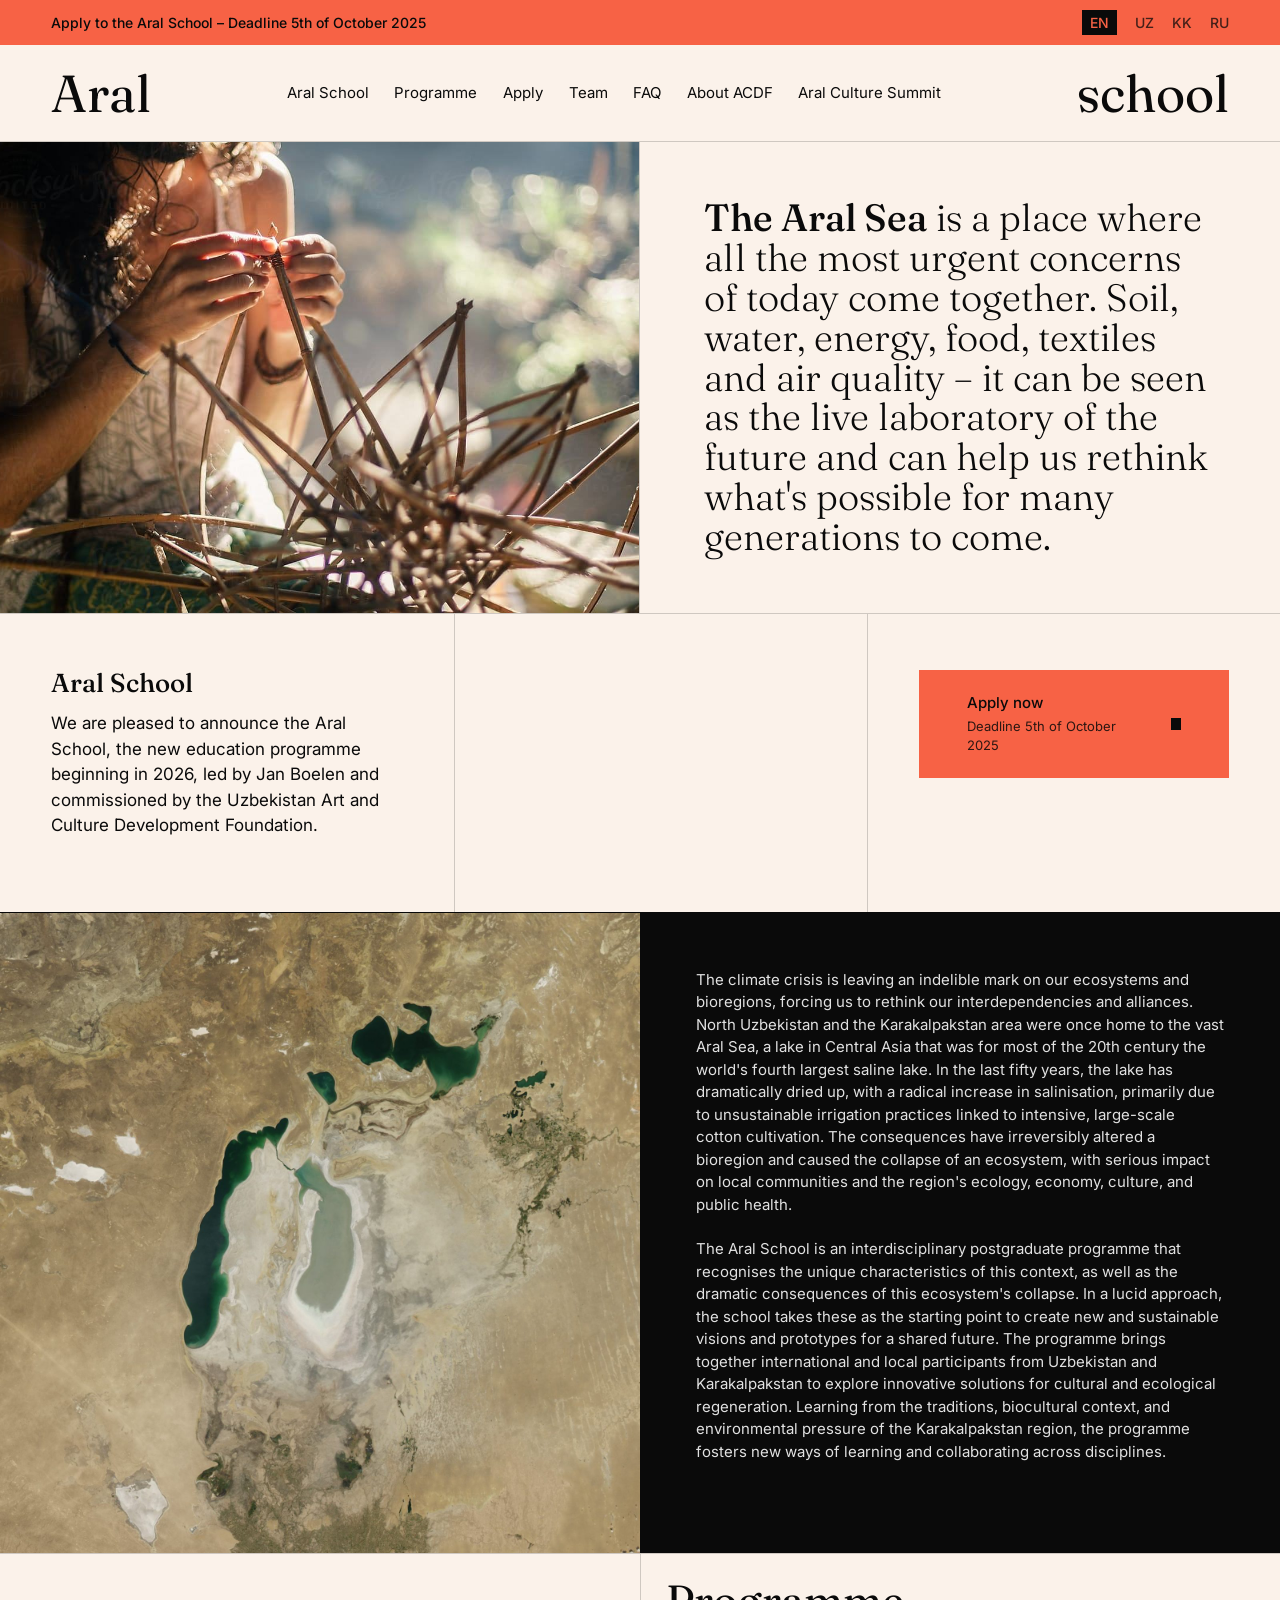
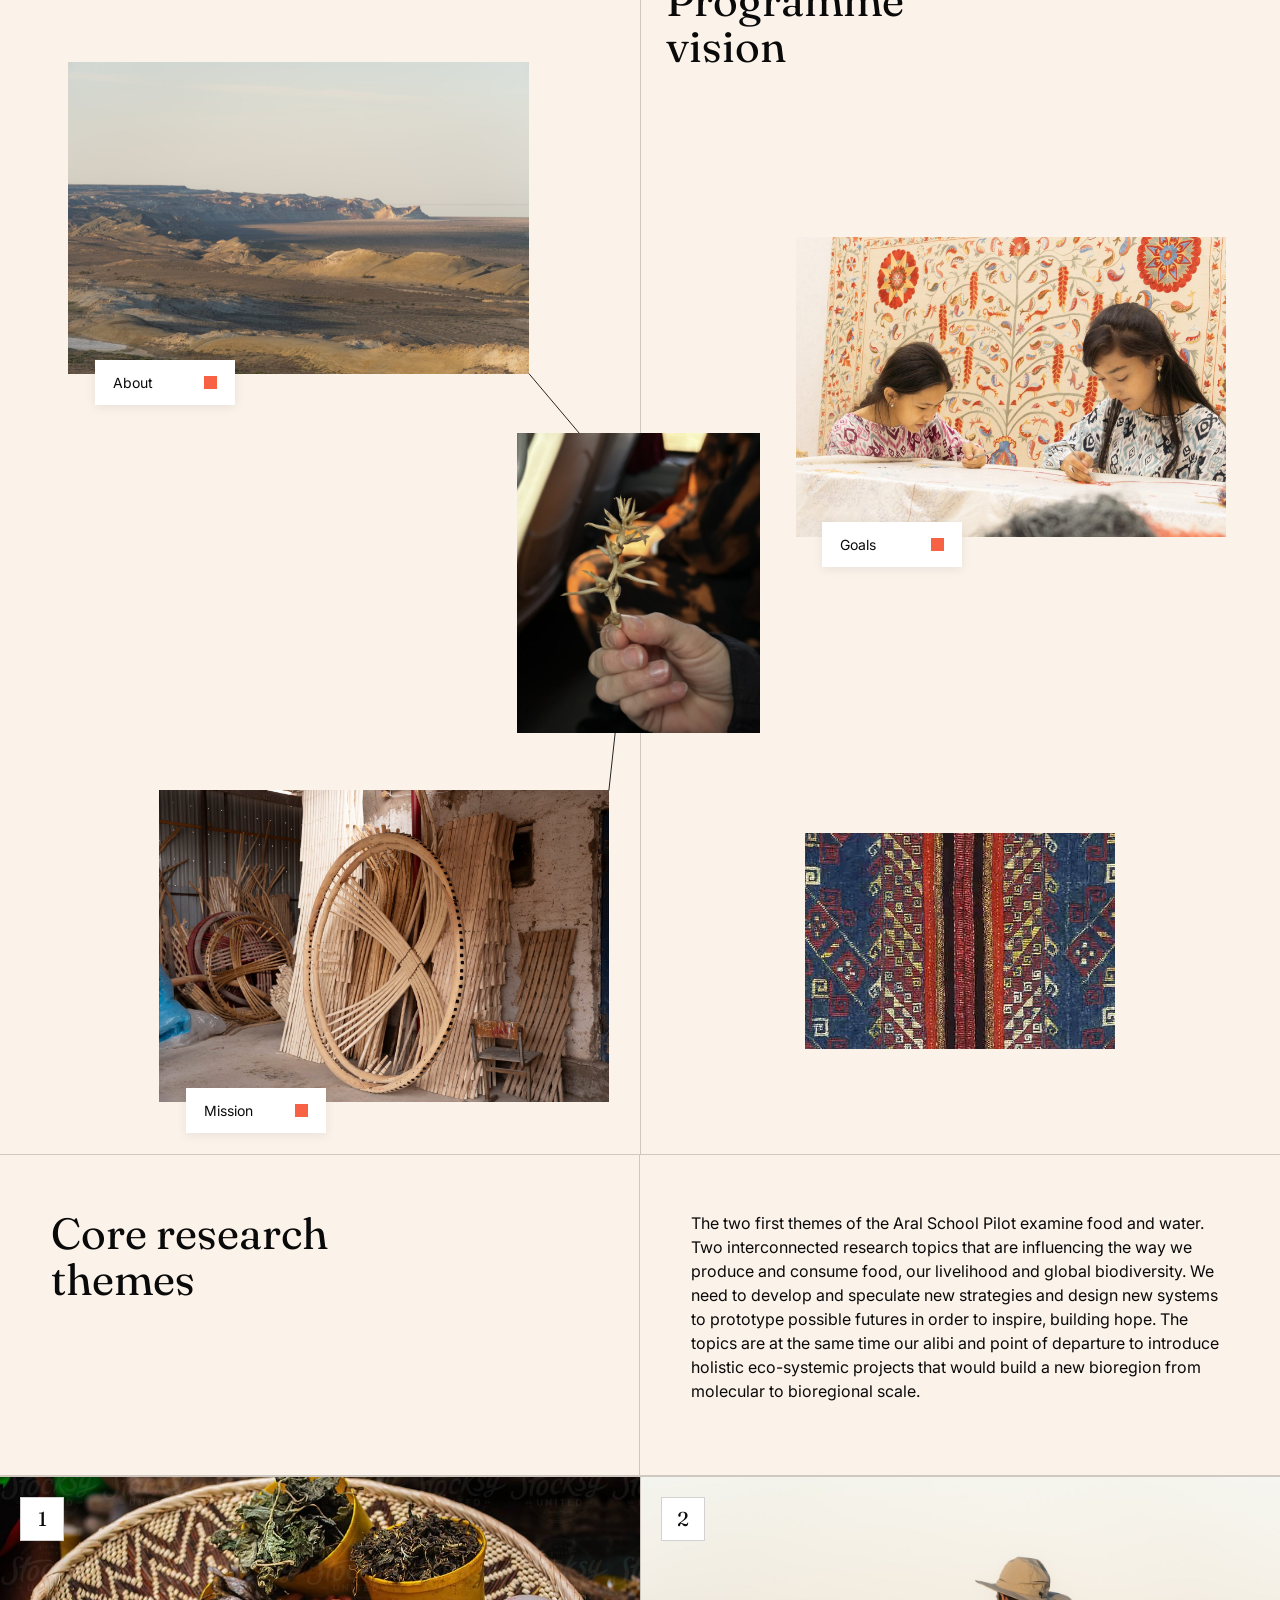
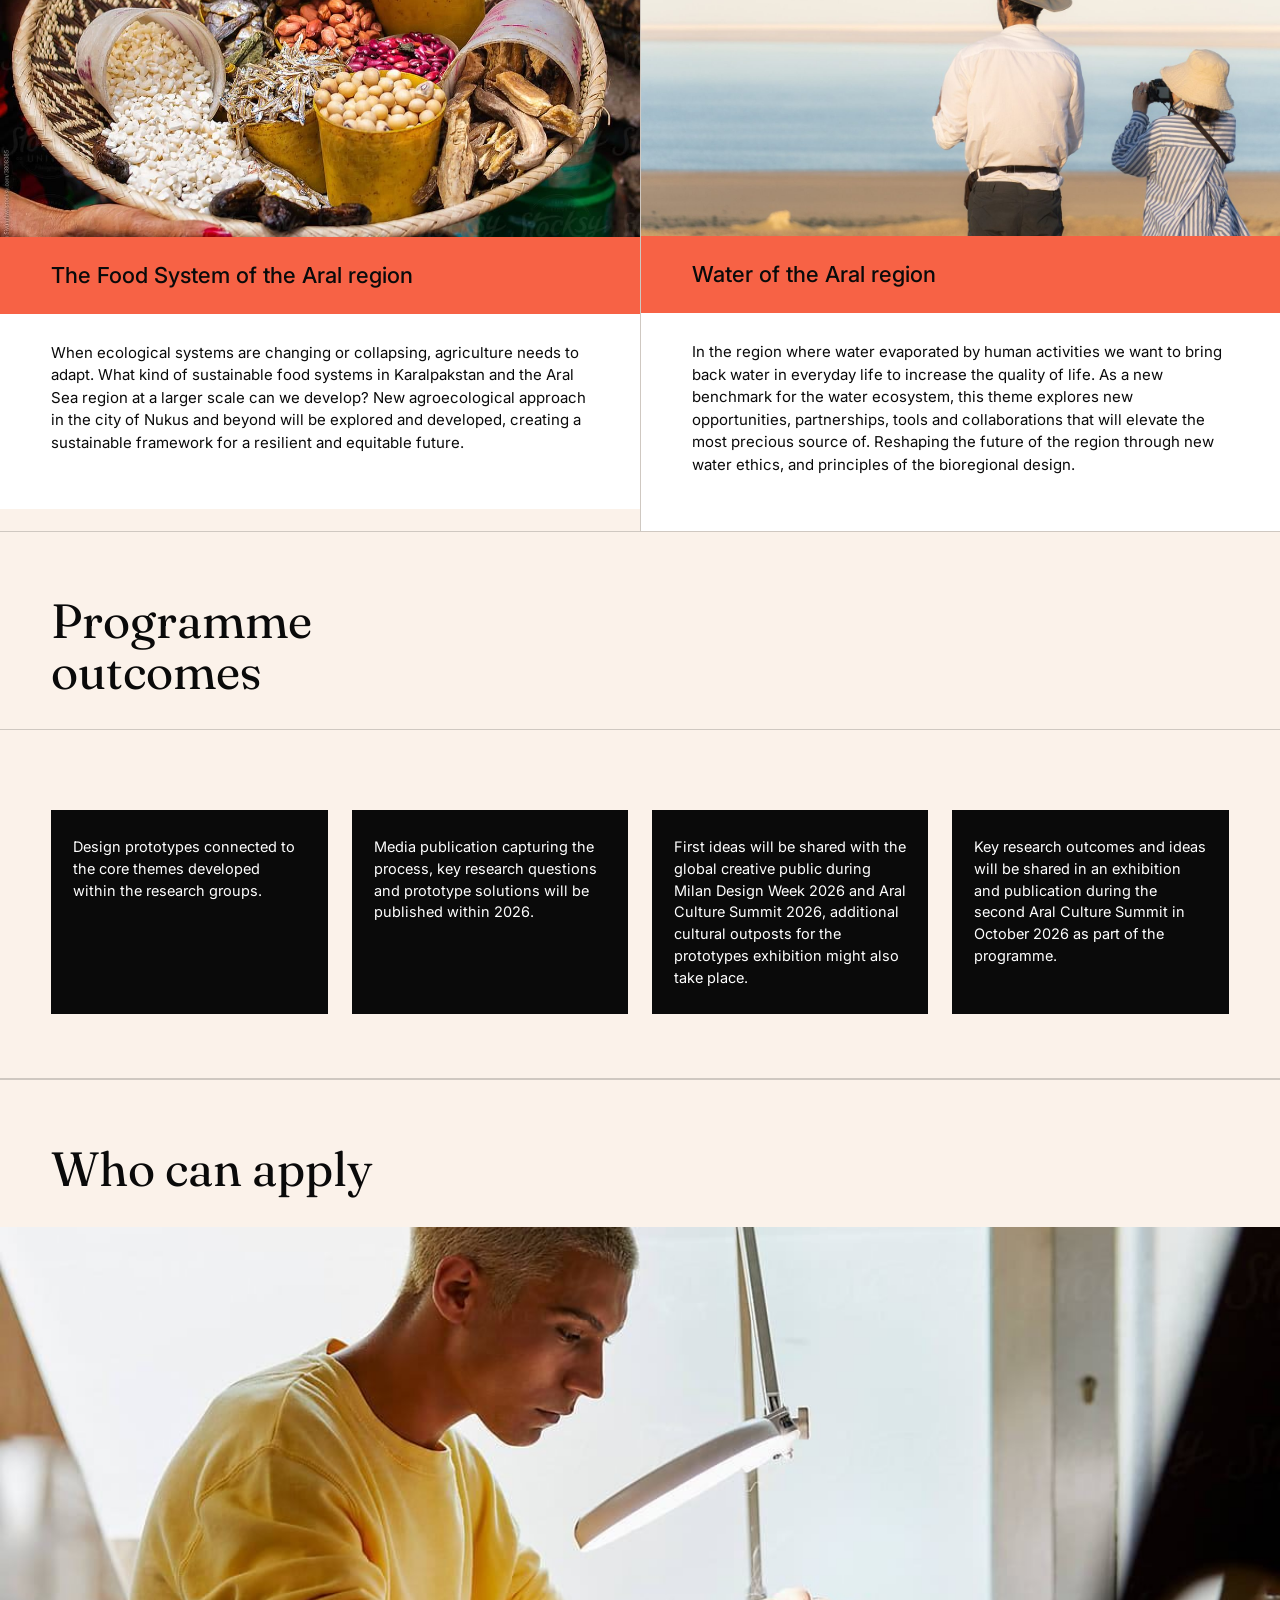
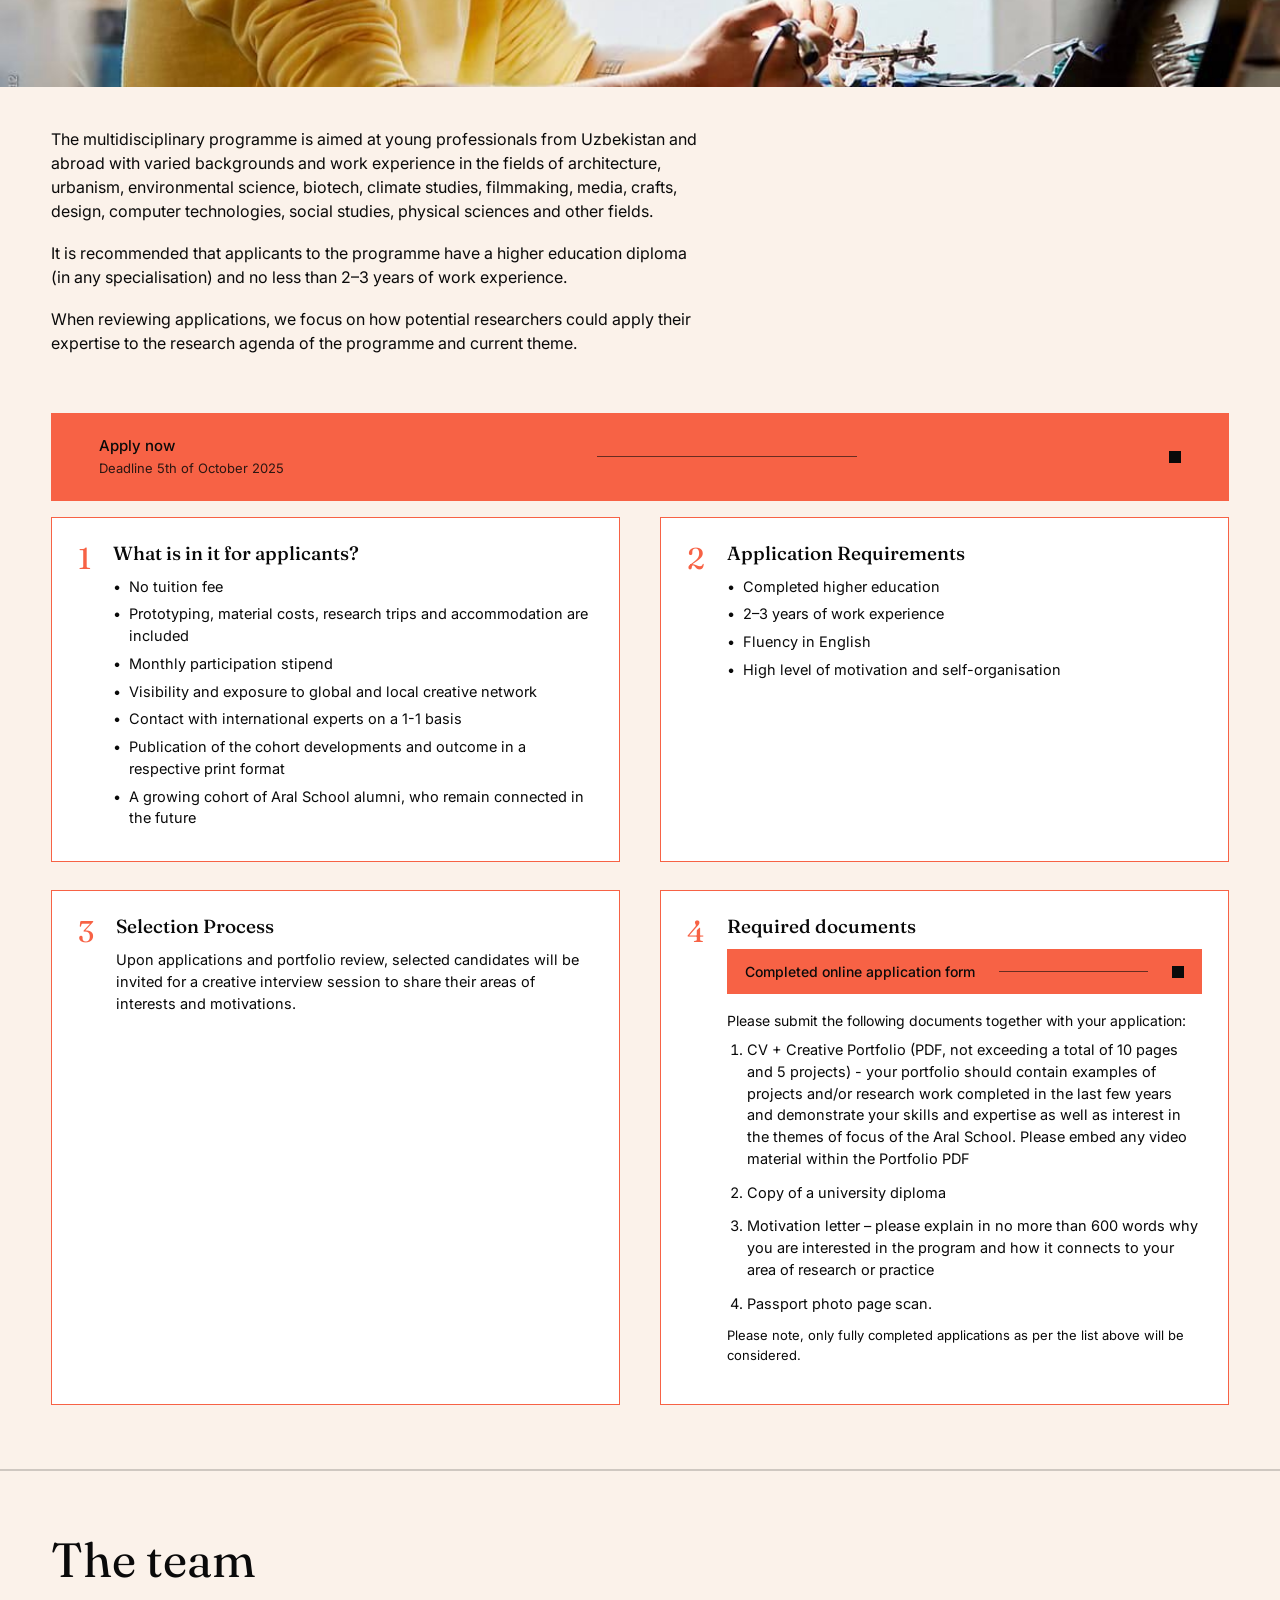
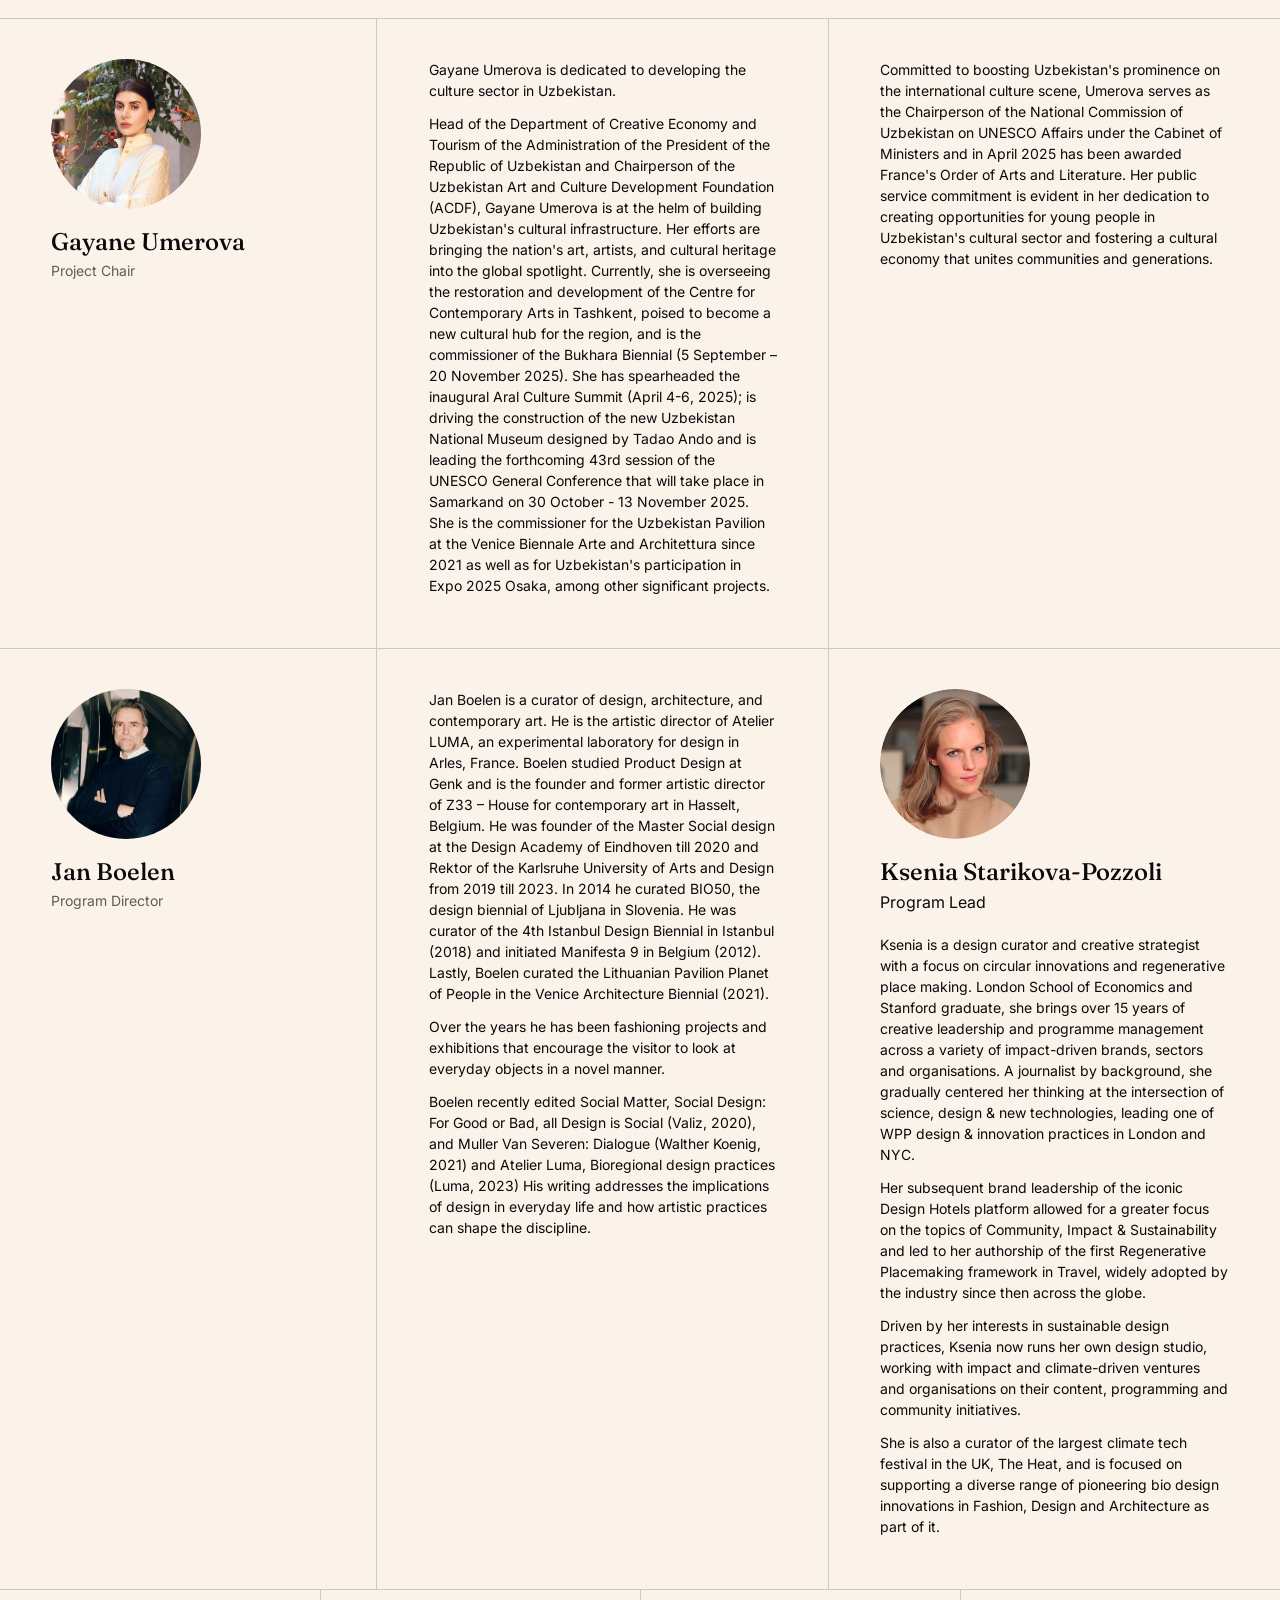
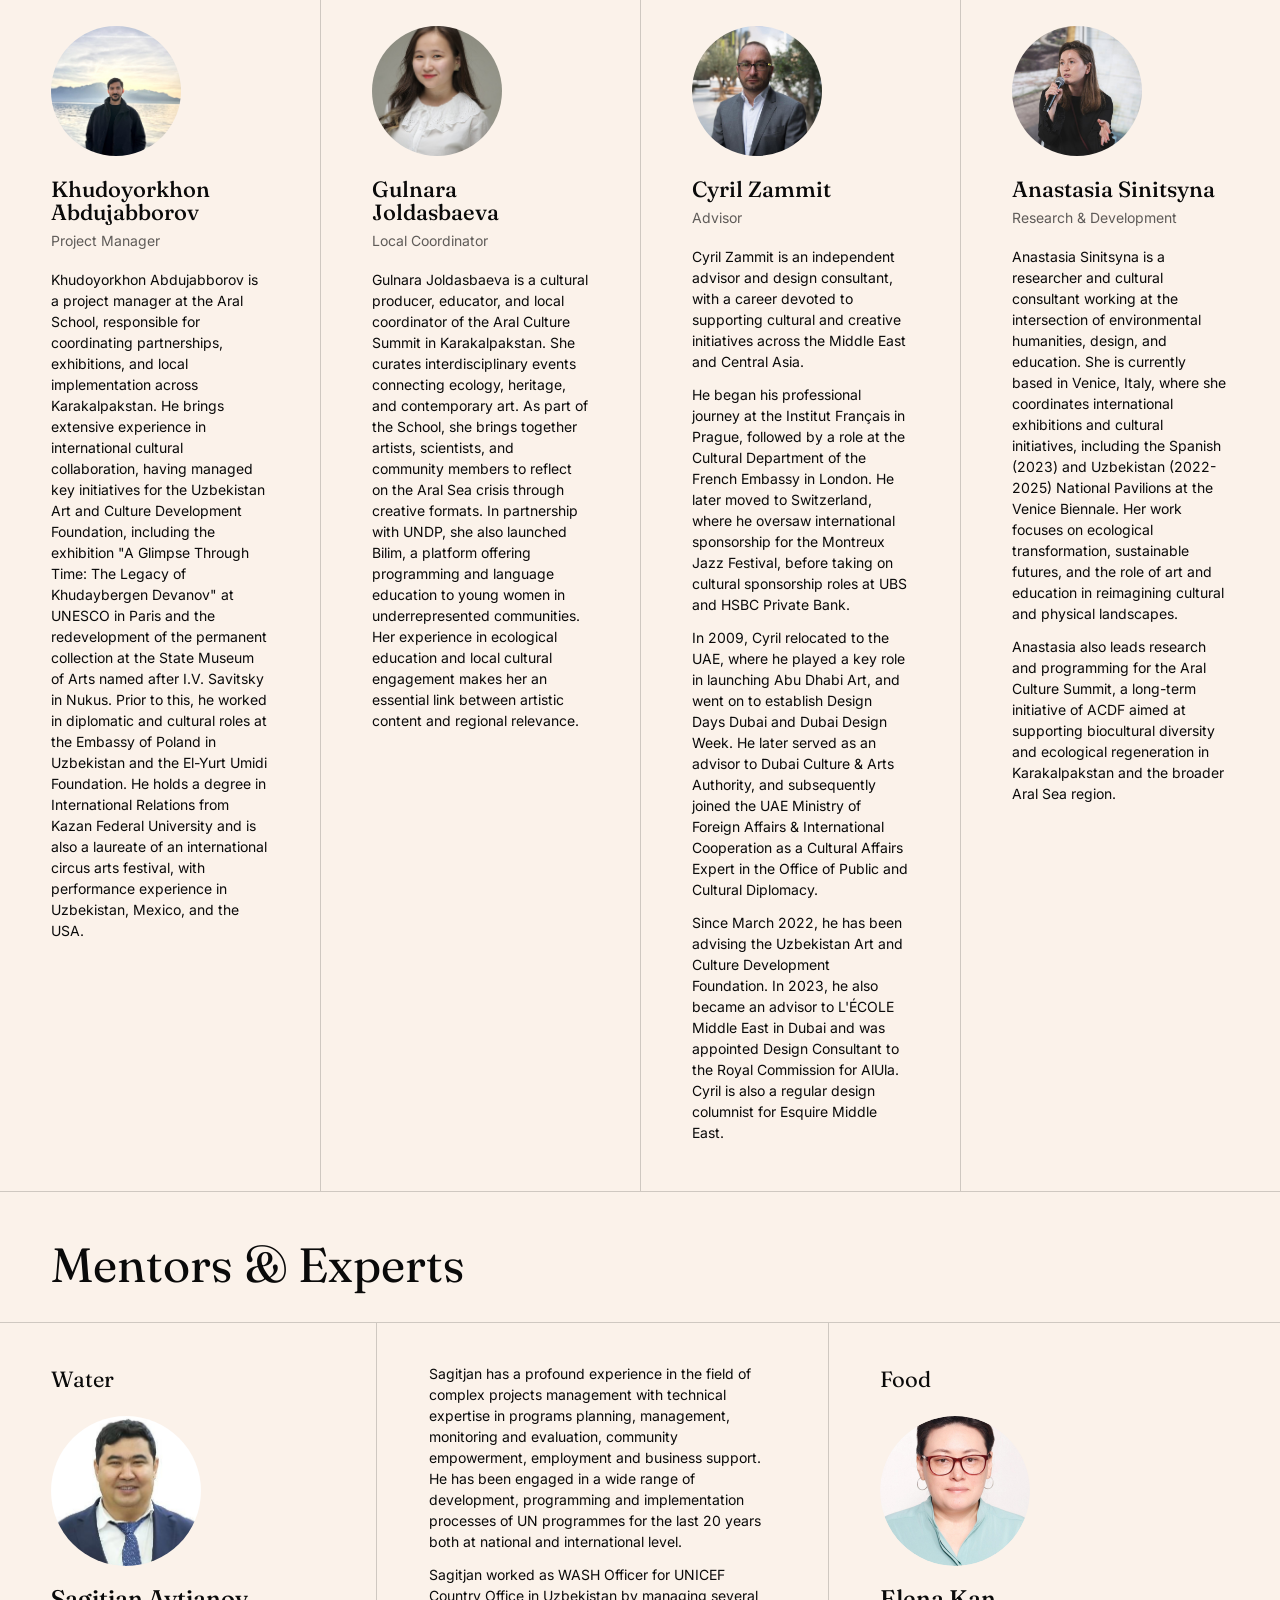
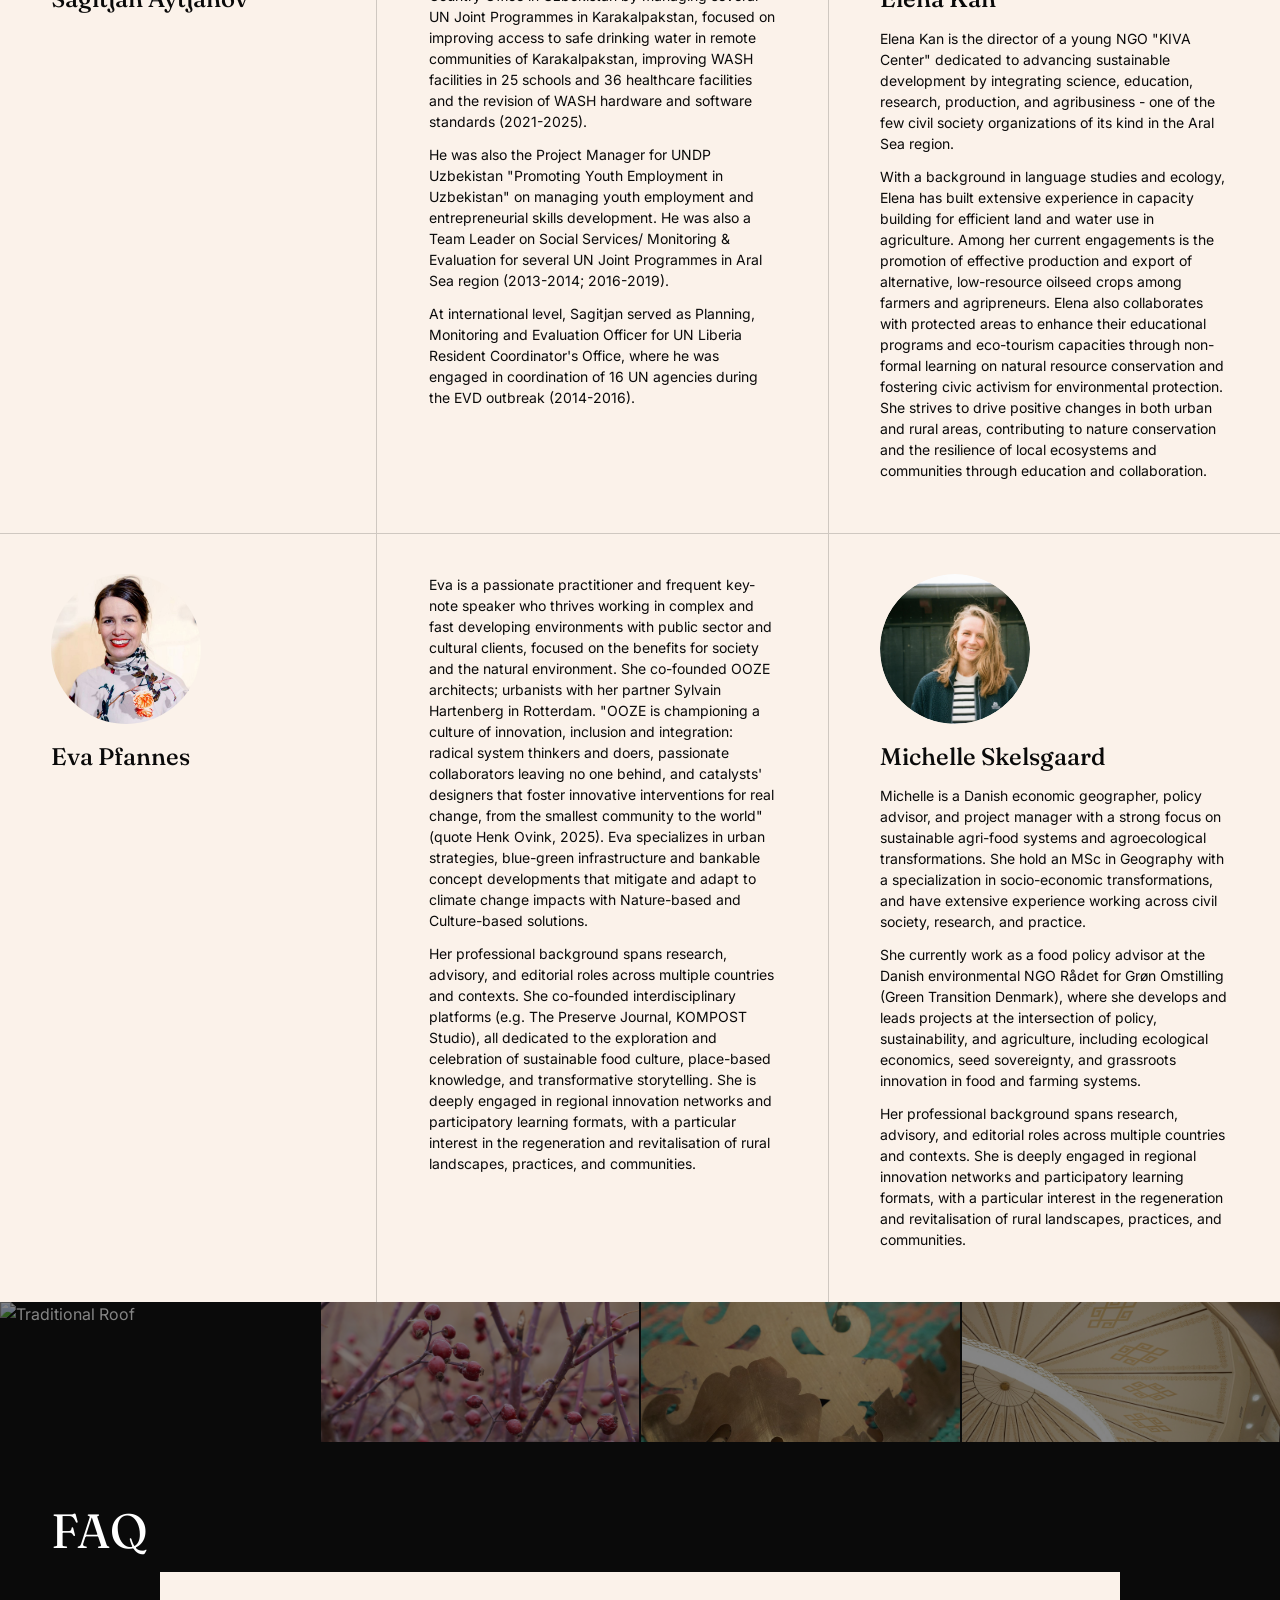
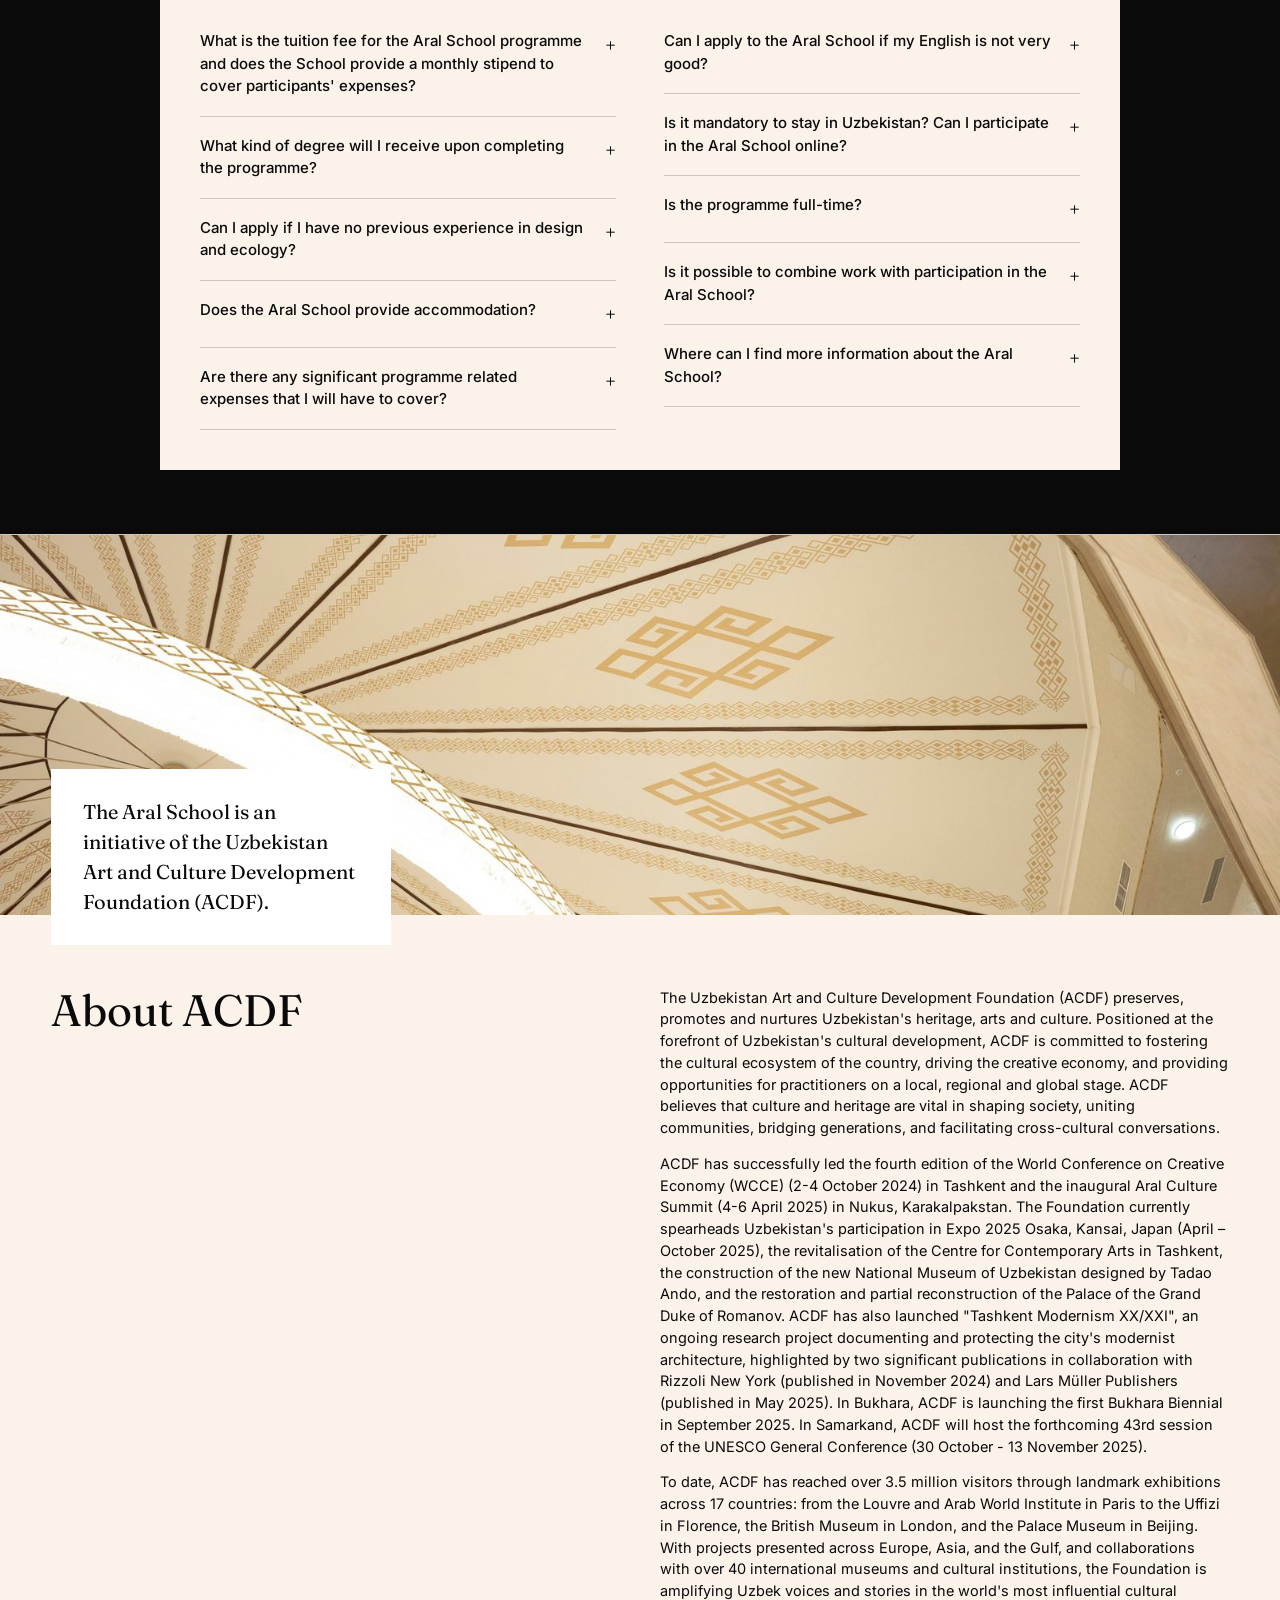
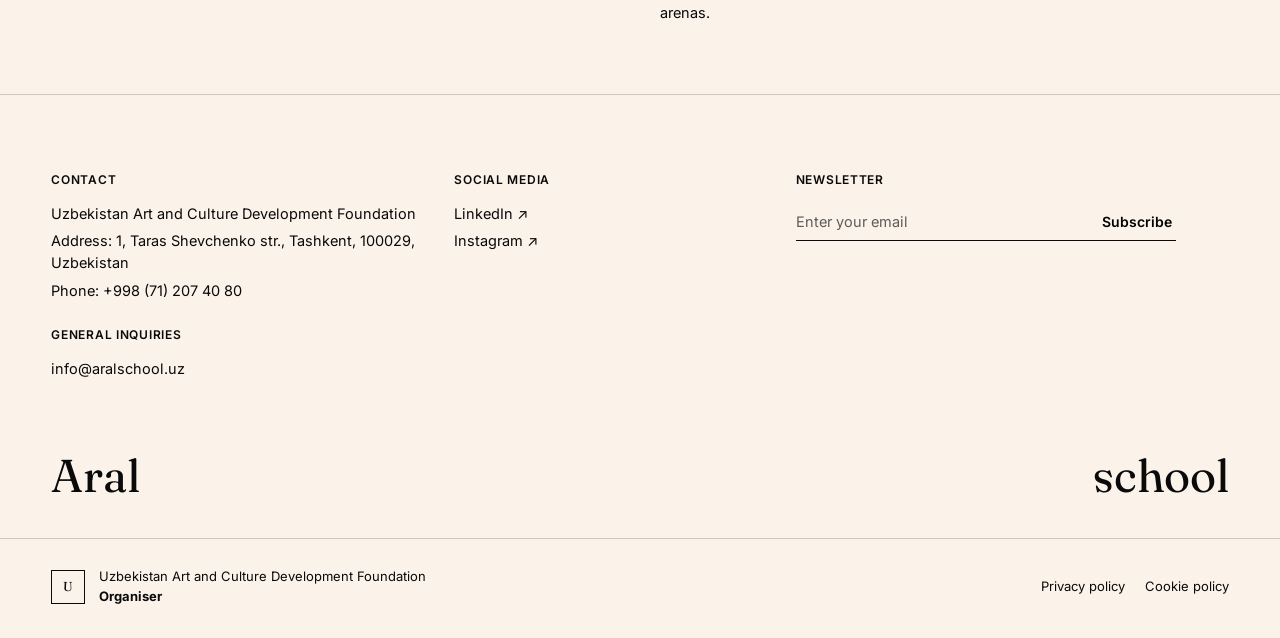
==== commit 794e98a4: "Add files via upload" ====
--- a/index.html
+++ b/index.html
@@ -1,719 +1,703 @@
 <!DOCTYPE html>
 <html lang="en">
 <head>
-<meta charset="UTF-8">
+
 <meta name="viewport" content="width=device-width, initial-scale=1.0">
-<title>Aral School — Uzbekistan Art and Culture Development Foundation</title>
 <link rel="stylesheet" href="assets/css/style.css">
 </head>
+
 <body>
 
-<!-- Announcement bar -->
-<div class="announce-bar">
-  <span>Apply to the Aral School – Deadline 5th of October 2025</span>
-  <nav class="langs" aria-label="Language">
-    <a href="#" class="active">EN</a>
-    <a href="#">UZ</a>
-    <a href="#">KK</a>
-    <a href="#">RU</a>
-  </nav>
-</div>
-
-<!-- Header -->
-<header class="site-header">
-  <a href="#" class="logo-word">Aral</a>
-
-  <input type="checkbox" id="nav-check">
-  <label for="nav-check" class="nav-toggle" aria-label="Toggle menu">
-    <span></span>
-  </label>
-
-  <nav class="site-nav" aria-label="Primary">
-    <a href="#aral-school">Aral School</a>
-    <a href="#programme">Programme</a>
-    <a href="#apply">Apply</a>
-    <a href="#team">Team</a>
-    <a href="#faq">FAQ</a>
-    <a href="#acdf">About ACDF</a>
-    <a href="#">Aral Culture Summit</a>
-  </nav>
-
-  <a href="#" class="logo-word">school</a>
-</header>
-
-<!-- Hero -->
-<section class="hero">
-  <div class="hero-grid">
-    <div class="hero-media">
-      <img src="assets/img/hero-hands.jpg">
-    </div>
-    <div class="hero-copy">
-      <h1>
-        <strong>The Aral Sea</strong> is a place where all the most urgent concerns of today come
-        together. Soil, water, energy, food, textiles and air quality – it can be seen
-        as the live laboratory of the future and can help us rethink what's possible for
-        many generations to come.
-      </h1>
-    </div>
+  <!-- Top Bar -->
+  <div class="announce-bar">
+    <span>Apply to the Aral School – Deadline 5th of October 2025</span>
+    <nav class="langs" aria-label="Language">
+      <a class="active">EN</a>
+      <a>UZ</a>
+      <a>KK</a>
+      <a>RU</a>
+    </nav>
   </div>
-</section>
-
-<!-- Aral School intro band -->
-<section class="intro-band" id="aral-school">
-  <div class="intro-grid">
-    <div class="intro-copy">
-      <div class="eyebrow-block"><span class="marker-sq dark"></span></div>
-      <h2>Aral School</h2>
-      <p>We are pleased to announce the Aral School, the new education programme beginning in
-        2026, led by Jan Boelen and commissioned by the Uzbekistan Art and Culture Development
-        Foundation.</p>
-    </div>
-    <div></div>
-    <div>
-      <div class="apply-banner">
-        <div>
-          Apply now
-          <small>Deadline 5th of October 2025</small>
-        </div>
-        <span class="dash"></span>
-        <span class="marker-sq"></span>
-      </div>
-    </div>
-  </div>
-</section>
-
-<!-- Statement / satellite image -->
-<section class="statement">
-  <div class="statement-media">
-    <img src="assets/img/aral-satellite.jpg" alt="Satellite view of the shrinking Aral Sea">
-  </div>
-  <div class="statement-copy">
-    <p>The climate crisis is leaving an indelible mark on our ecosystems and bioregions,
-      forcing us to rethink our interdependencies and alliances. North Uzbekistan and the
-      Karakalpakstan area were once home to the vast Aral Sea, a lake in Central Asia that
-      was for most of the 20th century the world's fourth largest saline lake. In the last
-      fifty years, the lake has dramatically dried up, with a radical increase in
-      salinisation, primarily due to unsustainable irrigation practices linked to intensive,
-      large-scale cotton cultivation. The consequences have irreversibly altered a bioregion
-      and caused the collapse of an ecosystem, with serious impact on local communities and
-      the region's ecology, economy, culture, and public health.</p>
-    <p>The Aral School is an interdisciplinary postgraduate programme that recognises the
-      unique characteristics of this context, as well as the dramatic consequences of this
-      ecosystem's collapse. In a lucid approach, the school takes these as the starting point
-      to create new and sustainable visions and prototypes for a shared future. The programme
-      brings together international and local participants from Uzbekistan and Karakalpakstan
-      to explore innovative solutions for cultural and ecological regeneration. Learning from
-      the traditions, biocultural context, and environmental pressure of the Karakalpakstan
-      region, the programme fosters new ways of learning and collaborating across disciplines.</p>
-  </div>
-</section>
-
-<!-- Programme vision -->
-<section class="vision" id="programme">
-
-  <div class="vision-collage">
-    <!-- decorative connector lines + markers, matching the diagonal-line motif used across the design -->
-    <svg class="v-connector" viewBox="0 0 1440 1350" preserveAspectRatio="none" aria-hidden="true">
-      <line x1="595" y1="472" x2="720" y2="620" />
-      <line x1="720" y1="620" x2="685" y2="941" />
-      <rect x="710" y="610" width="12" height="12" class="dark" />
-    </svg>
-
-    <div class="v-item v-heading">
-      <h2>Programme<br>vision</h2>
-    </div>
-
-    <div class="v-item v-about">
-      <img src="assets/img/about-desert.jpg" alt="The Karakalpakstan desert landscape">
-      <div class="v-tag">About <span class="marker-sq"></span></div>
-    </div>
-
-    <div class="v-item v-goals">
-      <img src="assets/img/goals-embroidery.jpg" alt="Two girls practicing traditional embroidery">
-      <div class="v-tag">Goals <span class="marker-sq"></span></div>
-    </div>
-
-    <div class="v-item v-sprout">
-      <img src="assets/img/plant-sprout.jpg" alt="A dried plant sprout held in a hand">
-    </div>
-
-    <div class="v-item v-mission">
-      <img src="assets/img/mission-weaving.jpg" alt="Traditional basket weaving with reeds">
-      <div class="v-tag">Mission <span class="marker-sq"></span></div>
-    </div>
-
-    <div class="v-item v-rug">
-      <img src="assets/img/rug-pattern-2.jpg" alt="Traditional woven textile pattern">
-    </div>
-  </div>
-
-  <div class="vision-intro-row">
-    <div>
-      <h2>Core research<br>themes</h2>
-    </div>
-    <div>
-      <p>The two first themes of the Aral School Pilot examine food and water. Two interconnected
-        research topics that are influencing the way we produce and consume food, our livelihood
-        and global biodiversity. We need to develop and speculate new strategies and design new
-        systems to prototype possible futures in order to inspire, building hope. The topics are
-        at the same time our alibi and point of departure to introduce holistic eco-systemic
-        projects that would build a new bioregion from molecular to bioregional scale.</p>
-    </div>
-  </div>
-
-  <div class="themes-grid">
-    <div class="theme-col">
-      <div class="theme-media">
-        <img src="assets/img/food-baskets.jpg" alt="Baskets of local produce and grains">
-        <div class="theme-num">1</div>
-      </div>
-      <div class="theme-title">The Food System of the Aral region</div>
-      <div class="theme-body">
-        <p>When ecological systems are changing or collapsing, agriculture needs to adapt.
-          What kind of sustainable food systems in Karalpakstan and the Aral Sea region at a
-          larger scale can we develop? New agroecological approach in the city of Nukus and
-          beyond will be explored and developed, creating a sustainable framework for a
-          resilient and equitable future.</p>
-      </div>
-    </div>
-    <div class="theme-col">
-      <div class="theme-media">
-        <img src="assets/img/couple-water.jpg" alt="Two people looking out over the Aral Sea">
-        <div class="theme-num">2</div>
-      </div>
-      <div class="theme-title">Water of the Aral region</div>
-      <div class="theme-body">
-        <p>In the region where water evaporated by human activities we want to bring back
-          water in everyday life to increase the quality of life. As a new benchmark for the
-          water ecosystem, this theme explores new opportunities, partnerships, tools and
-          collaborations that will elevate the most precious source of. Reshaping the future
-          of the region through new water ethics, and principles of the bioregional design.</p>
-      </div>
-    </div>
-  </div>
-
-  <div class="section-head">
-    <h2>Programme<br>outcomes</h2>
-  </div>
-  <div class="outcomes">
-    <div class="outcomes-grid">
-      <div class="outcome-card">Design prototypes connected to the core themes developed within the research groups.</div>
-      <div class="outcome-card">Media publication capturing the process, key research questions and prototype solutions will be published within 2026.</div>
-      <div class="outcome-card">First ideas will be shared with the global creative public during Milan Design Week 2026 and Aral Culture Summit 2026, additional cultural outposts for the prototypes exhibition might also take place.</div>
-      <div class="outcome-card">Key research outcomes and ideas will be shared in an exhibition and publication during the second Aral Culture Summit in October 2026 as part of the programme.</div>
-    </div>
-  </div>
-</section>
-
-<!-- Who can apply -->
-<section class="apply-section" id="apply">
-  <div class="section-head">
-    <h2>Who can apply</h2>
-  </div>
-  <div class="apply-media">
-    <img src="assets/img/soldering.jpg" alt="A young researcher working on an electronics prototype">
-  </div>
-  <div class="apply-copy">
-    <p>The multidisciplinary programme is aimed at young professionals from Uzbekistan and
-      abroad with varied backgrounds and work experience in the fields of architecture,
-      urbanism, environmental science, biotech, climate studies, filmmaking, media, crafts,
-      design, computer technologies, social studies, physical sciences and other fields.</p>
-    <p>It is recommended that applicants to the programme have a higher education diploma
-      (in any specialisation) and no less than 2–3 years of work experience.</p>
-    <p>When reviewing applications, we focus on how potential researchers could apply their
-      expertise to the research agenda of the programme and current theme.</p>
-  </div>
-
-  <div class="apply-banner" style="margin: 0 var(--gutter) 8px;">
-    <div>
-      Apply now
-      <small>Deadline 5th of October 2025</small>
-    </div>
-    <span class="dash"></span>
-    <span class="marker-sq"></span>
-  </div>
-
-  <div class="steps-grid">
-    <div class="step-card">
-      <div class="step-num">1</div>
-      <div class="step-body">
-        <h4>What is in it for applicants?</h4>
-        <ul>
-          <li>No tuition fee</li>
-          <li>Prototyping, material costs, research trips and accommodation are included</li>
-          <li>Monthly participation stipend</li>
-          <li>Visibility and exposure to global and local creative network</li>
-          <li>Contact with international experts on a 1-1 basis</li>
-          <li>Publication of the cohort developments and outcome in a respective print format</li>
-          <li>A growing cohort of Aral School alumni, who remain connected in the future</li>
-        </ul>
-      </div>
-    </div>
-    <div class="step-card">
-      <div class="step-num">2</div>
-      <div class="step-body">
-        <h4>Application Requirements</h4>
-        <ul>
-          <li>Completed higher education</li>
-          <li>2–3 years of work experience</li>
-          <li>Fluency in English</li>
-          <li>High level of motivation and self-organisation</li>
-        </ul>
-      </div>
-    </div>
-    <div class="step-card">
-      <div class="step-num">3</div>
-      <div class="step-body">
-        <h4>Selection Process</h4>
-        <p style="font-size:14.5px;">Upon applications and portfolio review, selected candidates
-          will be invited for a creative interview session to share their areas of interests
-          and motivations.</p>
-      </div>
-    </div>
-    <div class="step-card">
-      <div class="step-num">4</div>
-      <div class="step-body">
-        <h4>Required documents</h4>
-        <div class="apply-banner" style="margin:8px -0px 16px; padding:12px 18px;">
-          <div style="font-size:14px;">Completed online application form</div>
+
+  <!-- Header -->
+  <header class="site-header">
+    <a class="logo-word">Aral</a> 
+    <input type="checkbox" id="nav-check" style="display: none;">
+    <label for="nav-check" class="nav-toggle" aria-label="Toggle menu">
+      <span></span>
+    </label>
+    <nav class="site-nav" aria-label="Primary">
+      <a href="#aral-school">Aral School</a>
+      <a href="#programme">Programme</a>
+      <a href="#apply">Apply</a>
+      <a href="#team">Team</a>
+      <a href="#faq">FAQ</a>
+      <a href="#acdf">About ACDF</a>
+      <a href="#footer">Aral Culture Summit</a>
+    </nav>
+    <a href="#" class="logo-word">school</a>
+  </header>
+
+  <!-- Hero -->
+  <section class="hero">
+    <div class="hero-grid">
+      <div class="hero-media">
+        <img src="assets/img/herohands.jpg" alt="Hands holding a plant">
+      </div>
+      <div class="hero-copy">
+        <h1>
+          <strong>The Aral Sea</strong> is a place where all the most urgent concerns of today come
+          together. Soil, water, energy, food, textiles and air quality – it can be seen
+          as the live laboratory of the future and can help us rethink what's possible for
+          many generations to come.
+        </h1>
+      </div>
+    </div>
+  </section>
+
+  <!-- AS announce -->
+  <section class="intro-band" id="aral-school">
+    <div class="intro-grid">
+      <div class="intro-copy">
+        <div class="eyebrow-block"><span class="marker-sq dark"></span></div>
+        <h2>Aral School</h2>
+        <p>We are pleased to announce the Aral School, the new education programme beginning in
+          2026, led by Jan Boelen and commissioned by the Uzbekistan Art and Culture Development
+          Foundation.</p>
+      </div>
+      <div></div>
+      <div>
+        <div class="apply-banner">
+          <div>
+            Apply now
+            <small>Deadline 5th of October 2025</small>
+          </div>
           <span class="dash"></span>
           <span class="marker-sq"></span>
         </div>
-        <p style="font-size:14px; margin-bottom:8px;">Please submit the following documents
-          together with your application:</p>
-        <ol>
-          <li>CV + Creative Portfolio (PDF, not exceeding a total of 10 pages and 5 projects) -
-            your portfolio should contain examples of projects and/or research work completed
-            in the last few years and demonstrate your skills and expertise as well as interest
-            in the themes of focus of the Aral School. Please embed any video material within
-            the Portfolio PDF</li>
-          <li>Copy of a university diploma</li>
-          <li>Motivation letter – please explain in no more than 600 words why you are
-            interested in the program and how it connects to your area of research or practice</li>
-          <li>Passport photo page scan.</li>
-        </ol>
-        <p style="font-size:13px; margin-top:10px;">Please note, only fully completed
-          applications as per the list above will be considered.</p>
-      </div>
-    </div>
-  </div>
-</section>
-
-<!-- Team -->
-<section class="team-section" id="team">
-  <div class="section-head">
-    <h2>The team</h2>
-  </div>
-
-  <div class="person-row">
-    <div class="person-photo-wrap">
-      <div class="person-photo"><img src="assets/img/team-1.jpg" alt="Gayane Umerova"></div>
-      <div class="person-info">
-        <h4>Gayane Umerova</h4>
-        <div class="role">Project Chair</div>
-      </div>
-    </div>
-    <div class="person-bio">
-      <p>Gayane Umerova is dedicated to developing the culture sector in Uzbekistan.</p>
-      <p>Head of the Department of Creative Economy and Tourism of the Administration of the
-        President of the Republic of Uzbekistan and Chairperson of the Uzbekistan Art and
-        Culture Development Foundation (ACDF), Gayane Umerova is at the helm of building
-        Uzbekistan's cultural infrastructure. Her efforts are bringing the nation's art,
-        artists, and cultural heritage into the global spotlight. Currently, she is overseeing
-        the restoration and development of the Centre for Contemporary Arts in Tashkent,
-        poised to become a new cultural hub for the region, and is the commissioner of the
-        Bukhara Biennial (5 September – 20 November 2025). She has spearheaded the inaugural
-        Aral Culture Summit (April 4-6, 2025); is driving the construction of the new
-        Uzbekistan National Museum designed by Tadao Ando and is leading the forthcoming 43rd
-        session of the UNESCO General Conference that will take place in Samarkand on 30
-        October - 13 November 2025. She is the commissioner for the Uzbekistan Pavilion at the
-        Venice Biennale Arte and Architettura since 2021 as well as for Uzbekistan's
-        participation in Expo 2025 Osaka, among other significant projects.</p>
-    </div>
-    <div class="person-bio">
-      <p>Committed to boosting Uzbekistan's prominence on the international culture scene,
-        Umerova serves as the Chairperson of the National Commission of Uzbekistan on UNESCO
-        Affairs under the Cabinet of Ministers and in April 2025 has been awarded France's
-        Order of Arts and Literature. Her public service commitment is evident in her
-        dedication to creating opportunities for young people in Uzbekistan's cultural sector
-        and fostering a cultural economy that unites communities and generations.</p>
-    </div>
-  </div>
-
-  <div class="person-row">
-    <div class="person-photo-wrap">
-      <div class="person-photo"><img src="assets/img/team-3.jpg" alt="Jan Boelen"></div>
-      <div class="person-info">
-        <h4>Jan Boelen</h4>
-        <div class="role">Program Director</div>
-      </div>
-    </div>
-    <div class="person-bio">
-      <p>Jan Boelen is a curator of design, architecture, and contemporary art. He is the
-        artistic director of Atelier LUMA, an experimental laboratory for design in Arles,
-        France. Boelen studied Product Design at Genk and is the founder and former artistic
-        director of Z33 – House for contemporary art in Hasselt, Belgium. He was founder of the
-        Master Social design at the Design Academy of Eindhoven till 2020 and Rektor of the
-        Karlsruhe University of Arts and Design from 2019 till 2023. In 2014 he curated BIO50,
-        the design biennial of Ljubljana in Slovenia. He was curator of the 4th Istanbul Design
-        Biennial in Istanbul (2018) and initiated Manifesta 9 in Belgium (2012). Lastly, Boelen
-        curated the Lithuanian Pavilion Planet of People in the Venice Architecture Biennial
-        (2021).</p>
-      <p>Over the years he has been fashioning projects and exhibitions that encourage the
-        visitor to look at everyday objects in a novel manner.</p>
-      <p>Boelen recently edited Social Matter, Social Design: For Good or Bad, all Design is
-        Social (Valiz, 2020), and Muller Van Severen: Dialogue (Walther Koenig, 2021) and
-        Atelier Luma, Bioregional design practices (Luma, 2023) His writing addresses the
-        implications of design in everyday life and how artistic practices can shape the
-        discipline.</p>
-    </div>
-    <div class="person-bio">
-      <div class="person-photo"><img src="assets/img/team-4.jpg" alt="Ksenia Starikova-Pozzoli" style="margin-bottom:20px;width:150px;height:150px;border-radius:50%;object-fit:cover;"></div>
-      <h4 style="font-size:24px;font-weight:500;">Ksenia Starikova-Pozzoli</h4>
-      <div class="role" style="margin:6px 0 20px;">Program Lead</div>
-      <p>Ksenia is a design curator and creative strategist with a focus on circular
-        innovations and regenerative place making. London School of Economics and Stanford
-        graduate, she brings over 15 years of creative leadership and programme management
-        across a variety of impact-driven brands, sectors and organisations. A journalist by
-        background, she gradually centered her thinking at the intersection of science, design
-        &amp; new technologies, leading one of WPP design &amp; innovation practices in London
-        and NYC.</p>
-      <p>Her subsequent brand leadership of the iconic Design Hotels platform allowed for a
-        greater focus on the topics of Community, Impact &amp; Sustainability and led to her
-        authorship of the first Regenerative Placemaking framework in Travel, widely adopted by
-        the industry since then across the globe.</p>
-      <p>Driven by her interests in sustainable design practices, Ksenia now runs her own
-        design studio, working with impact and climate-driven ventures and organisations on
-        their content, programming and community initiatives.</p>
-      <p>She is also a curator of the largest climate tech festival in the UK, The Heat, and
-        is focused on supporting a diverse range of pioneering bio design innovations in
-        Fashion, Design and Architecture as part of it.</p>
-    </div>
-  </div>
-
-  <div class="team-grid">
-    <div class="team-card">
-      <div class="team-photo"><img src="assets/img/team-2.jpg" alt="Khudoyorkhon Abdujabborov"></div>
-      <h4>Khudoyorkhon Abdujabborov</h4>
-      <div class="team-role">Project Manager</div>
-      <div class="team-bio"><p>Khudoyorkhon Abdujabborov is a project manager at the Aral
-        School, responsible for coordinating partnerships, exhibitions, and local
-        implementation across Karakalpakstan. He brings extensive experience in international
-        cultural collaboration, having managed key initiatives for the Uzbekistan Art and
-        Culture Development Foundation, including the exhibition "A Glimpse Through Time: The
-        Legacy of Khudaybergen Devanov" at UNESCO in Paris and the redevelopment of the
-        permanent collection at the State Museum of Arts named after I.V. Savitsky in Nukus.
-        Prior to this, he worked in diplomatic and cultural roles at the Embassy of Poland in
-        Uzbekistan and the El-Yurt Umidi Foundation. He holds a degree in International
-        Relations from Kazan Federal University and is also a laureate of an international
-        circus arts festival, with performance experience in Uzbekistan, Mexico, and the
-        USA.</p></div>
-    </div>
-    <div class="team-card">
-      <div class="team-photo"><img src="assets/img/team-5.jpg" alt="Gulnara Joldasbaeva"></div>
-      <h4>Gulnara Joldasbaeva</h4>
-      <div class="team-role">Local Coordinator</div>
-      <div class="team-bio"><p>Gulnara Joldasbaeva is a cultural producer, educator, and local
-        coordinator of the Aral Culture Summit in Karakalpakstan. She curates interdisciplinary
-        events connecting ecology, heritage, and contemporary art. As part of the School, she
-        brings together artists, scientists, and community members to reflect on the Aral Sea
-        crisis through creative formats. In partnership with UNDP, she also launched Bilim, a
-        platform offering programming and language education to young women in
-        underrepresented communities. Her experience in ecological education and local cultural
-        engagement makes her an essential link between artistic content and regional
-        relevance.</p></div>
-    </div>
-    <div class="team-card">
-      <div class="team-photo"><img src="assets/img/team-6.jpg" alt="Cyril Zammit"></div>
-      <h4>Cyril Zammit</h4>
-      <div class="team-role">Advisor</div>
-      <div class="team-bio"><p>Cyril Zammit is an independent advisor and design consultant,
-        with a career devoted to supporting cultural and creative initiatives across the Middle
-        East and Central Asia.</p>
-        <p>He began his professional journey at the Institut Français in Prague, followed by a
-        role at the Cultural Department of the French Embassy in London. He later moved to
-        Switzerland, where he oversaw international sponsorship for the Montreux Jazz Festival,
-        before taking on cultural sponsorship roles at UBS and HSBC Private Bank.</p>
-        <p>In 2009, Cyril relocated to the UAE, where he played a key role in launching Abu
-        Dhabi Art, and went on to establish Design Days Dubai and Dubai Design Week. He later
-        served as an advisor to Dubai Culture &amp; Arts Authority, and subsequently joined the
-        UAE Ministry of Foreign Affairs &amp; International Cooperation as a Cultural Affairs
-        Expert in the Office of Public and Cultural Diplomacy.</p>
-        <p>Since March 2022, he has been advising the Uzbekistan Art and Culture Development
-        Foundation. In 2023, he also became an advisor to L'ÉCOLE Middle East in Dubai and was
-        appointed Design Consultant to the Royal Commission for AlUla. Cyril is also a regular
-        design columnist for Esquire Middle East.</p></div>
-    </div>
-    <div class="team-card">
-      <div class="team-photo"><img src="assets/img/team-7.jpg" alt="Anastasia Sinitsyna"></div>
-      <h4>Anastasia Sinitsyna</h4>
-      <div class="team-role">Research &amp; Development</div>
-      <div class="team-bio"><p>Anastasia Sinitsyna is a researcher and cultural consultant
-        working at the intersection of environmental humanities, design, and education. She is
-        currently based in Venice, Italy, where she coordinates international exhibitions and
-        cultural initiatives, including the Spanish (2023) and Uzbekistan (2022-2025) National
-        Pavilions at the Venice Biennale. Her work focuses on ecological transformation,
-        sustainable futures, and the role of art and education in reimagining cultural and
-        physical landscapes.</p>
-        <p>Anastasia also leads research and programming for the Aral Culture Summit, a
-        long-term initiative of ACDF aimed at supporting biocultural diversity and ecological
-        regeneration in Karakalpakstan and the broader Aral Sea region.</p></div>
-    </div>
-  </div>
-
-  <div class="section-head" style="padding-top:48px;">
-    <h2>Mentors &amp; Experts</h2>
-  </div>
-
-  <div class="person-row">
-    <div class="person-photo-wrap">
-      <div class="mentor-tag">Water</div>
-      <div class="person-photo"><img src="assets/img/team-9.jpg" alt="Sagitjan Aytjanov"></div>
-      <div class="person-info">
-        <h4>Sagitjan Aytjanov</h4>
-      </div>
-    </div>
-    <div class="person-bio">
-      <p>Sagitjan has a profound experience in the field of complex projects management with
-        technical expertise in programs planning, management, monitoring and evaluation,
-        community empowerment, employment and business support. He has been engaged in a wide
-        range of development, programming and implementation processes of UN programmes for
-        the last 20 years both at national and international level.</p>
-      <p>Sagitjan worked as WASH Officer for UNICEF Country Office in Uzbekistan by managing
-        several UN Joint Programmes in Karakalpakstan, focused on improving access to safe
-        drinking water in remote communities of Karakalpakstan, improving WASH facilities in 25
-        schools and 36 healthcare facilities and the revision of WASH hardware and software
-        standards (2021-2025).</p>
-      <p>He was also the Project Manager for UNDP Uzbekistan "Promoting Youth Employment in
-        Uzbekistan" on managing youth employment and entrepreneurial skills development. He was
-        also a Team Leader on Social Services/ Monitoring &amp; Evaluation for several UN Joint
-        Programmes in Aral Sea region (2013-2014; 2016-2019).</p>
-      <p>At international level, Sagitjan served as Planning, Monitoring and Evaluation
-        Officer for UN Liberia Resident Coordinator's Office, where he was engaged in
-        coordination of 16 UN agencies during the EVD outbreak (2014-2016).</p>
-    </div>
-    <div class="person-bio">
-      <div class="mentor-tag">Food</div>
-      <div class="person-photo"><img src="assets/img/team-10.jpg" alt="Elena Kan" style="margin-bottom:16px;width:150px;height:150px;border-radius:50%;object-fit:cover;"></div>
-      <h4 style="font-size:24px;font-weight:500;margin-bottom:16px;">Elena Kan</h4>
-      <p>Elena Kan is the director of a young NGO "KIVA Center" dedicated to advancing
-        sustainable development by integrating science, education, research, production, and
-        agribusiness - one of the few civil society organizations of its kind in the Aral Sea
-        region.</p>
-      <p>With a background in language studies and ecology, Elena has built extensive
-        experience in capacity building for efficient land and water use in agriculture. Among
-        her current engagements is the promotion of effective production and export of
-        alternative, low-resource oilseed crops among farmers and agripreneurs. Elena also
-        collaborates with protected areas to enhance their educational programs and
-        eco-tourism capacities through non-formal learning on natural resource conservation and
-        fostering civic activism for environmental protection. She strives to drive positive
-        changes in both urban and rural areas, contributing to nature conservation and the
-        resilience of local ecosystems and communities through education and collaboration.</p>
-    </div>
-  </div>
-
-  <div class="person-row">
-    <div class="person-photo-wrap">
-      <div class="person-photo"><img src="assets/img/team-8.jpg" alt="Eva Pfannes"></div>
-      <div class="person-info">
-        <h4>Eva Pfannes</h4>
-      </div>
-    </div>
-    <div class="person-bio">
-      <p>Eva is a passionate practitioner and frequent key-note speaker who thrives working in
-        complex and fast developing environments with public sector and cultural clients,
-        focused on the benefits for society and the natural environment. She co-founded OOZE
-        architects; urbanists with her partner Sylvain Hartenberg in Rotterdam. "OOZE is
-        championing a culture of innovation, inclusion and integration: radical system thinkers
-        and doers, passionate collaborators leaving no one behind, and catalysts' designers
-        that foster innovative interventions for real change, from the smallest community to
-        the world" (quote Henk Ovink, 2025). Eva specializes in urban strategies, blue-green
-        infrastructure and bankable concept developments that mitigate and adapt to climate
-        change impacts with Nature-based and Culture-based solutions.</p>
-      <p>Her professional background spans research, advisory, and editorial roles across
-        multiple countries and contexts. She co-founded interdisciplinary platforms (e.g. The
-        Preserve Journal, KOMPOST Studio), all dedicated to the exploration and celebration of
-        sustainable food culture, place-based knowledge, and transformative storytelling. She is
-        deeply engaged in regional innovation networks and participatory learning formats, with
-        a particular interest in the regeneration and revitalisation of rural landscapes,
-        practices, and communities.</p>
-    </div>
-    <div class="person-bio">
-      <div class="person-photo"><img src="assets/img/team-11.jpg" alt="Michelle Skelsgaard" style="margin-bottom:16px;width:150px;height:150px;border-radius:50%;object-fit:cover;"></div>
-      <h4 style="font-size:24px;font-weight:500;margin-bottom:16px;">Michelle Skelsgaard</h4>
-      <p>Michelle is a Danish economic geographer, policy advisor, and project manager with a
-        strong focus on sustainable agri-food systems and agroecological transformations. She
-        hold an MSc in Geography with a specialization in socio-economic transformations, and
-        have extensive experience working across civil society, research, and practice.</p>
-      <p>She currently work as a food policy advisor at the Danish environmental NGO Rådet for
-        Grøn Omstilling (Green Transition Denmark), where she develops and leads projects at the
-        intersection of policy, sustainability, and agriculture, including ecological
-        economics, seed sovereignty, and grassroots innovation in food and farming systems.</p>
-      <p>Her professional background spans research, advisory, and editorial roles across
-        multiple countries and contexts. She is deeply engaged in regional innovation networks
-        and participatory learning formats, with a particular interest in the regeneration and
-        revitalisation of rural landscapes, practices, and communities.</p>
-    </div>
-  </div>
-</section>
-
-<!-- FAQ -->
-<section class="faq-section" id="faq">
-  <div class="faq-media-strip">
-    <img src="assets/img/faq-berries.jpg" alt="">
-    <img src="assets/img/ceiling-dome.jpg" alt="">
-    <img src="assets/img/rug-pattern-1.jpg" alt="">
-    <img src="assets/img/faq-leaf.jpg" alt="">
-  </div>
-  <div class="wrap">
-    <div class="section-head on-dark" style="padding-left:0;padding-right:0;border-top:none;">
-      <h2 style="color:var(--white);">FAQ</h2>
-    </div>
-  </div>
-
-  <div class="faq-panel">
-    <div class="faq-cols">
+      </div>
+    </div>
+  </section>
+
+  <!-- Statement/Aral Image -->
+  <section class="statement">
+    <div class="statement-media">
+      <img src="assets/img/aral-satellite.jpg" alt="View of the Aral Sea">
+    </div>
+    <div class="statement-copy">
+      <p>The climate crisis is leaving an indelible mark on our ecosystems and bioregions,
+        forcing us to rethink our interdependencies and alliances. North Uzbekistan and the
+        Karakalpakstan area were once home to the vast Aral Sea, a lake in Central Asia that
+        was for most of the 20th century the world's fourth largest saline lake. In the last
+        fifty years, the lake has dramatically dried up, with a radical increase in
+        salinisation, primarily due to unsustainable irrigation practices linked to intensive,
+        large-scale cotton cultivation. The consequences have irreversibly altered a bioregion
+        and caused the collapse of an ecosystem, with serious impact on local communities and
+        the region's ecology, economy, culture, and public health.</p>
+      <p>The Aral School is an interdisciplinary postgraduate programme that recognises the
+        unique characteristics of this context, as well as the dramatic consequences of this
+        ecosystem's collapse. In a lucid approach, the school takes these as the starting point
+        to create new and sustainable visions and prototypes for a shared future. The programme
+        brings together international and local participants from Uzbekistan and Karakalpakstan
+        to explore innovative solutions for cultural and ecological regeneration. Learning from
+        the traditions, biocultural context, and environmental pressure of the Karakalpakstan
+        region, the programme fosters new ways of learning and collaborating across disciplines.</p>
+    </div>
+  </section>
+  
+  <section class="vision" id="programme">
+    <div class="vision-collage">
+      <!-- decorative connector lines -->
+      <svg class="v-connector" viewBox="0 0 1440 1350" preserveAspectRatio="none" aria-hidden="true">
+        <line x1="595" y1="472" x2="720" y2="620" />
+        <line x1="720" y1="620" x2="685" y2="941" />
+        <rect x="710" y="610" width="12" height="12" class="dark" />
+      </svg>
+
+      <div class="v-item v-heading">
+        <h2>Programme<br>vision</h2>
+      </div>
+
+      <div class="v-item v-about">
+        <img src="assets/img/about-desert.jpg" alt="Desert Landscape">
+        <div class="v-tag">About <span class="marker-sq"></span></div>
+      </div>
+
+      <div class="v-item v-goals">
+        <img src="assets/img/goals.jpg" alt="Two girls">
+        <div class="v-tag">Goals <span class="marker-sq"></span></div>
+      </div>
+
+      <div class="v-item v-sprout">
+        <img src="assets/img/plant.jpg" alt="Dried plant">
+      </div>
+
+      <div class="v-item v-mission">
+        <img src="assets/img/mission.jpg" alt="Traditional basket">
+        <div class="v-tag">Mission <span class="marker-sq"></span></div>
+      </div>
+
+      <div class="v-item v-rug">
+        <img src="assets/img/rug.jpg" alt="Traditional textile">
+      </div>
+    </div>
+
+    <div class="vision-intro-row">
       <div>
-        <details class="faq-item">
-          <summary>What is the tuition fee for the Aral School programme and does the School provide a monthly stipend to cover participants' expenses?</summary>
-          <p>The Aral School has no tuition fee. Participants also receive a monthly
-            participation stipend along with covered prototyping, material costs, research
-            trips and accommodation.</p>
-        </details>
-        <details class="faq-item">
-          <summary>What kind of degree will I receive upon completing the programme?</summary>
-          <p>The Aral School is a postgraduate research programme; details of the certification
-            awarded on completion are shared with accepted participants.</p>
-        </details>
-        <details class="faq-item">
-          <summary>Can I apply if I have no previous experience in design and ecology?</summary>
-          <p>Applicants come from a wide range of fields — architecture, urbanism,
-            environmental science, biotech, climate studies, filmmaking, media, crafts, design,
-            computer technologies, social studies and physical sciences are all welcome.</p>
-        </details>
-        <details class="faq-item">
-          <summary>Does the Aral School provide accommodation?</summary>
-          <p>Yes, accommodation is included as part of the programme's covered costs.</p>
-        </details>
-        <details class="faq-item">
-          <summary>Are there any significant programme related expenses that I will have to cover?</summary>
-          <p>No tuition fee is charged, and prototyping, material costs, research trips and
-            accommodation are included in the programme.</p>
-        </details>
+        <h2>Core research<br>themes</h2>
       </div>
       <div>
-        <details class="faq-item">
-          <summary>Can I apply to the Aral School if my English is not very good?</summary>
-          <p>Fluency in English is one of the application requirements, as the programme is
-            run in English with an international cohort of participants and mentors.</p>
-        </details>
-        <details class="faq-item">
-          <summary>Is it mandatory to stay in Uzbekistan? Can I participate in the Aral School online?</summary>
-          <p>The programme is designed around in-person research, prototyping and exchange in
-            Uzbekistan and Karakalpakstan.</p>
-        </details>
-        <details class="faq-item">
-          <summary>Is the programme full-time?</summary>
-          <p>Please refer to the application requirements section for the expected level of
-            commitment and motivation.</p>
-        </details>
-        <details class="faq-item">
-          <summary>Is it possible to combine work with participation in the Aral School?</summary>
-          <p>Given the programme's intensive, in-person nature, applicants should be prepared
-            to commit fully to the research and prototyping process.</p>
-        </details>
-        <details class="faq-item">
-          <summary>Where can I find more information about the Aral School?</summary>
-          <p>You can reach out via the general inquiries email address at the bottom of this
-            page for further information.</p>
-        </details>
-      </div>
-    </div>
-  </div>
-</section>
-
-<!-- About ACDF -->
-<section class="acdf-section" id="acdf">
-  <div class="acdf-hero">
-    <img src="assets/img/gold-pattern.jpg" alt="Ornate golden ceiling pattern, traditional Uzbek architecture">
-    <div class="acdf-quote">The Aral School is an initiative of the Uzbekistan Art and Culture
-      Development Foundation (ACDF).</div>
-  </div>
-  <div class="acdf-body-grid">
-    <h2>About ACDF</h2>
-    <div>
-      <p>The Uzbekistan Art and Culture Development Foundation (ACDF) preserves, promotes and
-        nurtures Uzbekistan's heritage, arts and culture. Positioned at the forefront of
-        Uzbekistan's cultural development, ACDF is committed to fostering the cultural
-        ecosystem of the country, driving the creative economy, and providing opportunities
-        for practitioners on a local, regional and global stage. ACDF believes that culture
-        and heritage are vital in shaping society, uniting communities, bridging generations,
-        and facilitating cross-cultural conversations.</p>
-      <p>ACDF has successfully led the fourth edition of the World Conference on Creative
-        Economy (WCCE) (2-4 October 2024) in Tashkent and the inaugural Aral Culture Summit
-        (4-6 April 2025) in Nukus, Karakalpakstan. The Foundation currently spearheads
-        Uzbekistan's participation in Expo 2025 Osaka, Kansai, Japan (April – October 2025),
-        the revitalisation of the Centre for Contemporary Arts in Tashkent, the construction of
-        the new National Museum of Uzbekistan designed by Tadao Ando, and the restoration and
-        partial reconstruction of the Palace of the Grand Duke of Romanov. ACDF has also
-        launched "Tashkent Modernism XX/XXI", an ongoing research project documenting and
-        protecting the city's modernist architecture, highlighted by two significant
-        publications in collaboration with Rizzoli New York (published in November 2024) and
-        Lars Müller Publishers (published in May 2025). In Bukhara, ACDF is launching the first
-        Bukhara Biennial in September 2025. In Samarkand, ACDF will host the forthcoming 43rd
-        session of the UNESCO General Conference (30 October - 13 November 2025).</p>
-      <p>To date, ACDF has reached over 3.5 million visitors through landmark exhibitions
-        across 17 countries: from the Louvre and Arab World Institute in Paris to the Uffizi in
-        Florence, the British Museum in London, and the Palace Museum in Beijing. With projects
-        presented across Europe, Asia, and the Gulf, and collaborations with over 40
-        international museums and cultural institutions, the Foundation is amplifying Uzbek
-        voices and stories in the world's most influential cultural arenas.</p>
-    </div>
-  </div>
-</section>
-
-<!-- Footer -->
-<footer class="site-footer">
-  <div class="footer-grid">
-    <div class="footer-col">
-      <h5>Contact</h5>
-      <p>Uzbekistan Art and Culture Development Foundation</p>
-      <p>Address: 1, Taras Shevchenko str., Tashkent, 100029, Uzbekistan</p>
-      <p>Phone: +998 (71) 207 40 80</p>
-      <h5 style="margin-top:24px;">General inquiries</h5>
-      <a href="mailto:info@aralschool.uz">info@aralschool.uz</a>
-    </div>
-    <div class="footer-col">
-      <h5>Social media</h5>
-      <a href="#">LinkedIn ↗</a>
-      <a href="#">Instagram ↗</a>
-    </div>
-    <div class="footer-col">
-      <h5>Newsletter</h5>
-      <form class="newsletter-form" onsubmit="return false;">
-        <label for="newsletter-email" class="sr-only" style="position:absolute;left:-9999px;">Email address</label>
-        <input id="newsletter-email" type="email" placeholder="Enter your email" required>
-        <button type="submit">Subscribe</button>
-      </form>
-    </div>
-  </div>
-
-  <div class="footer-wordmark">
-    <span>Aral</span><span>school</span>
-  </div>
-
-  <div class="footer-bottom">
-    <div class="footer-org">
-      <span class="org-mark">U</span>
-      <span>Uzbekistan Art and Culture Development Foundation<br>
-        <strong>Organiser</strong></span>
-    </div>
-    <div class="footer-links">
-      <a href="#">Privacy policy</a>
-      <a href="#">Cookie policy</a>
-    </div>
-  </div>
-</footer>
-
+        <p>The two first themes of the Aral School Pilot examine food and water. Two interconnected
+          research topics that are influencing the way we produce and consume food, our livelihood
+          and global biodiversity. We need to develop and speculate new strategies and design new
+          systems to prototype possible futures in order to inspire, building hope. The topics are
+          at the same time our alibi and point of departure to introduce holistic eco-systemic
+          projects that would build a new bioregion from molecular to bioregional scale.</p>
+      </div>
+    </div>
+
+    <div class="themes-grid">
+      <div class="theme-col">
+        <div class="theme-media">
+          <img src="assets/img/foodsys.jpg" alt="Food Basket">
+          <div class="theme-num">1</div>
+        </div>
+        <div class="theme-title">The Food System of the Aral region</div>
+        <div class="theme-body">
+          <p>When ecological systems are changing or collapsing, agriculture needs to adapt.
+            What kind of sustainable food systems in Karalpakstan and the Aral Sea region at a
+            larger scale can we develop? New agroecological approach in the city of Nukus and
+            beyond will be explored and developed, creating a sustainable framework for a
+            resilient and equitable future.</p>
+        </div>
+      </div>
+      <div class="theme-col">
+        <div class="theme-media">
+          <img src="assets/img/couple.jpg" alt="Couple looking">
+          <div class="theme-num">2</div>
+        </div>
+        <div class="theme-title">Water of the Aral region</div>
+        <div class="theme-body">
+          <p>In the region where water evaporated by human activities we want to bring back
+            water in everyday life to increase the quality of life. As a new benchmark for the
+            water ecosystem, this theme explores new opportunities, partnerships, tools and
+            collaborations that will elevate the most precious source of. Reshaping the future
+            of the region through new water ethics, and principles of the bioregional design.</p>
+        </div>
+      </div>
+    </div>
+
+    <div class="section-head">
+      <h2>Programme<br>outcomes</h2>
+    </div>
+    <div class="outcomes">
+      <div class="outcomes-grid">
+        <div class="outcome-card">Design prototypes connected to the core themes developed within the research groups.</div>
+        <div class="outcome-card">Media publication capturing the process, key research questions and prototype solutions will be published within 2026.</div>
+        <div class="outcome-card">First ideas will be shared with the global creative public during Milan Design Week 2026 and Aral Culture Summit 2026, additional cultural outposts for the prototypes exhibition might also take place.</div>
+        <div class="outcome-card">Key research outcomes and ideas will be shared in an exhibition and publication during the second Aral Culture Summit in October 2026 as part of the programme.</div>
+      </div>
+    </div>
+  </section>
+
+  <!-- Who can apply -->
+  <section class="apply-section" id="apply">
+    <div class="section-head">
+      <h2>Who can apply</h2>
+    </div>
+    <div class="apply-media">
+      <img src="assets/img/whocanap.jpg" alt="Electronics and wires">
+    </div>
+    <div class="apply-copy">
+      <p>The multidisciplinary programme is aimed at young professionals from Uzbekistan and
+        abroad with varied backgrounds and work experience in the fields of architecture,
+        urbanism, environmental science, biotech, climate studies, filmmaking, media, crafts,
+        design, computer technologies, social studies, physical sciences and other fields.</p>
+      <p>It is recommended that applicants to the programme have a higher education diploma
+        (in any specialisation) and no less than 2–3 years of work experience.</p>
+      <p>When reviewing applications, we focus on how potential researchers could apply their
+        expertise to the research agenda of the programme and current theme.</p>
+    </div>
+
+    <div class="apply-banner" style="margin: 0 var(--gutter) 8px;">
+      <div>
+        Apply now
+        <small>Deadline 5th of October 2025</small>
+      </div>
+      <span class="dash"></span>
+      <span class="marker-sq"></span>
+    </div>
+
+    <div class="steps-grid">
+      <div class="step-card">
+        <div class="step-num">1</div>
+        <div class="step-body">
+          <h4>What is in it for applicants?</h4>
+          <ul>
+            <li>No tuition fee</li>
+            <li>Prototyping, material costs, research trips and accommodation are included</li>
+            <li>Monthly participation stipend</li>
+            <li>Visibility and exposure to global and local creative network</li>
+            <li>Contact with international experts on a 1-1 basis</li>
+            <li>Publication of the cohort developments and outcome in a respective print format</li>
+            <li>A growing cohort of Aral School alumni, who remain connected in the future</li>
+          </ul>
+        </div>
+      </div>
+      <div class="step-card">
+        <div class="step-num">2</div>
+        <div class="step-body">
+          <h4>Application Requirements</h4>
+          <ul>
+            <li>Completed higher education</li>
+            <li>2–3 years of work experience</li>
+            <li>Fluency in English</li>
+            <li>High level of motivation and self-organisation</li>
+          </ul>
+        </div>
+      </div>
+      <div class="step-card">
+        <div class="step-num">3</div>
+        <div class="step-body">
+          <h4>Selection Process</h4>
+          <p style="font-size:14.5px;">Upon applications and portfolio review, selected candidates
+            will be invited for a creative interview session to share their areas of interests
+            and motivations.</p>
+        </div>
+      </div>
+      <div class="step-card">
+        <div class="step-num">4</div>
+        <div class="step-body">
+          <h4>Required documents</h4>
+          <div class="apply-banner" style="margin:8px -0px 16px; padding:12px 18px;">
+            <div style="font-size:14px;">Completed online application form</div>
+            <span class="dash"></span>
+            <span class="marker-sq"></span>
+          </div>
+          <p style="font-size:14px; margin-bottom:8px;">Please submit the following documents
+            together with your application:</p>
+          <ol>
+            <li>CV + Creative Portfolio (PDF, not exceeding a total of 10 pages and 5 projects) -
+              your portfolio should contain examples of projects and/or research work completed
+              in the last few years and demonstrate your skills and expertise as well as interest
+              in the themes of focus of the Aral School. Please embed any video material within
+              the Portfolio PDF</li>
+            <li>Copy of a university diploma</li>
+            <li>Motivation letter – please explain in no more than 600 words why you are
+              interested in the program and how it connects to your area of research or practice</li>
+            <li>Passport photo page scan.</li>
+          </ol>
+          <p style="font-size:13px; margin-top:10px;">Please note, only fully completed
+            applications as per the list above will be considered.</p>
+        </div>
+      </div>
+    </div>
+  </section>
+
+  <!-- Team -->
+  <section class="team-section" id="team">
+    <div class="section-head">
+      <h2>The team</h2>
+    </div>
+
+    <div class="person-row">
+      <div class="person-photo-wrap">
+        <div class="person-photo"><img src="assets/img/gayane.jpg" alt="Gayane Umerova"></div>
+        <div class="person-info">
+          <h4>Gayane Umerova</h4>
+          <div class="role">Project Chair</div>
+        </div>
+      </div>
+      <div class="person-bio">
+        <p>Gayane Umerova is dedicated to developing the culture sector in Uzbekistan.</p>
+        <p>Head of the Department of Creative Economy and Tourism of the Administration of the
+          President of the Republic of Uzbekistan and Chairperson of the Uzbekistan Art and
+          Culture Development Foundation (ACDF), Gayane Umerova is at the helm of building
+          Uzbekistan's cultural infrastructure. Her efforts are bringing the nation's art,
+          artists, and cultural heritage into the global spotlight. Currently, she is overseeing
+          the restoration and development of the Centre for Contemporary Arts in Tashkent,
+          poised to become a new cultural hub for the region, and is the commissioner of the
+          Bukhara Biennial (5 September – 20 November 2025). She has spearheaded the inaugural
+          Aral Culture Summit (April 4-6, 2025); is driving the construction of the new
+          Uzbekistan National Museum designed by Tadao Ando and is leading the forthcoming 43rd
+          session of the UNESCO General Conference that will take place in Samarkand on 30
+          October - 13 November 2025. She is the commissioner for the Uzbekistan Pavilion at the
+          Venice Biennale Arte and Architettura since 2021 as well as for Uzbekistan's
+          participation in Expo 2025 Osaka, among other significant projects.</p>
+      </div>
+      <div class="person-bio">
+        <p>Committed to boosting Uzbekistan's prominence on the international culture scene,
+          Umerova serves as the Chairperson of the National Commission of Uzbekistan on UNESCO
+          Affairs under the Cabinet of Ministers and in April 2025 has been awarded France's
+          Order of Arts and Literature. Her public service commitment is evident in her
+          dedication to creating opportunities for young people in Uzbekistan's cultural sector
+          and fostering a cultural economy that unites communities and generations.</p>
+      </div>
+    </div>
+
+    <div class="person-row">
+      <div class="person-photo-wrap">
+        <div class="person-photo"><img src="assets/img/jan.jpg" alt="Jan Boelen"></div>
+        <div class="person-info">
+          <h4>Jan Boelen</h4>
+          <div class="role">Program Director</div>
+        </div>
+      </div>
+      <div class="person-bio">
+        <p>Jan Boelen is a curator of design, architecture, and contemporary art. He is the
+          artistic director of Atelier LUMA, an experimental laboratory for design in Arles,
+          France. Boelen studied Product Design at Genk and is the founder and former artistic
+          director of Z33 – House for contemporary art in Hasselt, Belgium. He was founder of the
+          Master Social design at the Design Academy of Eindhoven till 2020 and Rektor of the
+          Karlsruhe University of Arts and Design from 2019 till 2023. In 2014 he curated BIO50,
+          the design biennial of Ljubljana in Slovenia. He was curator of the 4th Istanbul Design
+          Biennial in Istanbul (2018) and initiated Manifesta 9 in Belgium (2012). Lastly, Boelen
+          curated the Lithuanian Pavilion Planet of People in the Venice Architecture Biennial
+          (2021).</p>
+        <p>Over the years he has been fashioning projects and exhibitions that encourage the
+          visitor to look at everyday objects in a novel manner.</p>
+        <p>Boelen recently edited Social Matter, Social Design: For Good or Bad, all Design is
+          Social (Valiz, 2020), and Muller Van Severen: Dialogue (Walther Koenig, 2021) and
+          Atelier Luma, Bioregional design practices (Luma, 2023) His writing addresses the
+          implications of design in everyday life and how artistic practices can shape the
+          discipline.</p>
+      </div>
+      <div class="person-bio">
+        <div class="person-photo"><img src="assets/img/ksenia.jpg" alt="Ksenia Starikova-Pozzoli" style="margin-bottom:20px;width:150px;height:150px;border-radius:50%;object-fit:cover;"></div>
+        <h4 style="font-size:24px;font-weight:500;">Ksenia Starikova-Pozzoli</h4>
+        <div class="role" style="margin:6px 0 20px;">Program Lead</div>
+        <p>Ksenia is a design curator and creative strategist with a focus on circular
+          innovations and regenerative place making. London School of Economics and Stanford
+          graduate, she brings over 15 years of creative leadership and programme management
+          across a variety of impact-driven brands, sectors and organisations. A journalist by
+          background, she gradually centered her thinking at the intersection of science, design
+          &amp; new technologies, leading one of WPP design &amp; innovation practices in London
+          and NYC.</p>
+        <p>Her subsequent brand leadership of the iconic Design Hotels platform allowed for a
+          greater focus on the topics of Community, Impact &amp; Sustainability and led to her
+          authorship of the first Regenerative Placemaking framework in Travel, widely adopted by
+          the industry since then across the globe.</p>
+        <p>Driven by her interests in sustainable design practices, Ksenia now runs her own
+          design studio, working with impact and climate-driven ventures and organisations on
+          their content, programming and community initiatives.</p>
+        <p>She is also a curator of the largest climate tech festival in the UK, The Heat, and
+          is focused on supporting a diverse range of pioneering bio design innovations in
+          Fashion, Design and Architecture as part of it.</p>
+      </div>
+    </div>
+
+    <div class="team-grid">
+      <div class="team-card">
+        <div class="team-photo"><img src="assets/img/khudoyorkhon.jpg" alt="Khudoyorkhon Abdujabborov"></div>
+        <h4>Khudoyorkhon Abdujabborov</h4>
+        <div class="team-role">Project Manager</div>
+        <div class="team-bio"><p>Khudoyorkhon Abdujabborov is a project manager at the Aral
+          School, responsible for coordinating partnerships, exhibitions, and local
+          implementation across Karakalpakstan. He brings extensive experience in international
+          cultural collaboration, having managed key initiatives for the Uzbekistan Art and
+          Culture Development Foundation, including the exhibition "A Glimpse Through Time: The
+          Legacy of Khudaybergen Devanov" at UNESCO in Paris and the redevelopment of the
+          permanent collection at the State Museum of Arts named after I.V. Savitsky in Nukus.
+          Prior to this, he worked in diplomatic and cultural roles at the Embassy of Poland in
+          Uzbekistan and the El-Yurt Umidi Foundation. He holds a degree in International
+          Relations from Kazan Federal University and is also a laureate of an international
+          circus arts festival, with performance experience in Uzbekistan, Mexico, and the
+          USA.</p></div>
+      </div>
+      <div class="team-card">
+        <div class="team-photo"><img src="assets/img/gulnara.jpg" alt="Gulnara Joldasbaeva"></div>
+        <h4>Gulnara Joldasbaeva</h4>
+        <div class="team-role">Local Coordinator</div>
+        <div class="team-bio"><p>Gulnara Joldasbaeva is a cultural producer, educator, and local
+          coordinator of the Aral Culture Summit in Karakalpakstan. She curates interdisciplinary
+          events connecting ecology, heritage, and contemporary art. As part of the School, she
+          brings together artists, scientists, and community members to reflect on the Aral Sea
+          crisis through creative formats. In partnership with UNDP, she also launched Bilim, a
+          platform offering programming and language education to young women in
+          underrepresented communities. Her experience in ecological education and local cultural
+          engagement makes her an essential link between artistic content and regional
+          relevance.</p></div>
+      </div>
+      <div class="team-card">
+        <div class="team-photo"><img src="assets/img/cyril.jpg" alt="Cyril Zammit"></div>
+        <h4>Cyril Zammit</h4>
+        <div class="team-role">Advisor</div>
+        <div class="team-bio"><p>Cyril Zammit is an independent advisor and design consultant,
+          with a career devoted to supporting cultural and creative initiatives across the Middle
+          East and Central Asia.</p>
+          <p>He began his professional journey at the Institut Français in Prague, followed by a
+          role at the Cultural Department of the French Embassy in London. He later moved to
+          Switzerland, where he oversaw international sponsorship for the Montreux Jazz Festival,
+          before taking on cultural sponsorship roles at UBS and HSBC Private Bank.</p>
+          <p>In 2009, Cyril relocated to the UAE, where he played a key role in launching Abu
+          Dhabi Art, and went on to establish Design Days Dubai and Dubai Design Week. He later
+          served as an advisor to Dubai Culture &amp; Arts Authority, and subsequently joined the
+          UAE Ministry of Foreign Affairs &amp; International Cooperation as a Cultural Affairs
+          Expert in the Office of Public and Cultural Diplomacy.</p>
+          <p>Since March 2022, he has been advising the Uzbekistan Art and Culture Development
+          Foundation. In 2023, he also became an advisor to L'ÉCOLE Middle East in Dubai and was
+          appointed Design Consultant to the Royal Commission for AlUla. Cyril is also a regular
+          design columnist for Esquire Middle East.</p></div>
+      </div>
+      <div class="team-card">
+        <div class="team-photo"><img src="assets/img/anastasia.jpg" alt="Anastasia Sinitsyna"></div>
+        <h4>Anastasia Sinitsyna</h4>
+        <div class="team-role">Research &amp; Development</div>
+        <div class="team-bio"><p>Anastasia Sinitsyna is a researcher and cultural consultant
+          working at the intersection of environmental humanities, design, and education. She is
+          currently based in Venice, Italy, where she coordinates international exhibitions and
+          cultural initiatives, including the Spanish (2023) and Uzbekistan (2022-2025) National
+          Pavilions at the Venice Biennale. Her work focuses on ecological transformation,
+          sustainable futures, and the role of art and education in reimagining cultural and
+          physical landscapes.</p>
+          <p>Anastasia also leads research and programming for the Aral Culture Summit, a
+          long-term initiative of ACDF aimed at supporting biocultural diversity and ecological
+          regeneration in Karakalpakstan and the broader Aral Sea region.</p></div>
+      </div>
+    </div>
+
+    <div class="section-head" style="padding-top:48px;">
+      <h2>Mentors &amp; Experts</h2>
+    </div>
+
+    <div class="person-row">
+      <div class="person-photo-wrap">
+        <div class="mentor-tag">Water</div>
+        <div class="person-photo"><img src="assets/img/sagitjan.jpg" alt="Sagitjan Aytjanov"></div>
+        <div class="person-info">
+          <h4>Sagitjan Aytjanov</h4>
+        </div>
+      </div>
+      <div class="person-bio">
+        <p>Sagitjan has a profound experience in the field of complex projects management with
+          technical expertise in programs planning, management, monitoring and evaluation,
+          community empowerment, employment and business support. He has been engaged in a wide
+          range of development, programming and implementation processes of UN programmes for
+          the last 20 years both at national and international level.</p>
+        <p>Sagitjan worked as WASH Officer for UNICEF Country Office in Uzbekistan by managing
+          several UN Joint Programmes in Karakalpakstan, focused on improving access to safe
+          drinking water in remote communities of Karakalpakstan, improving WASH facilities in 25
+          schools and 36 healthcare facilities and the revision of WASH hardware and software
+          standards (2021-2025).</p>
+        <p>He was also the Project Manager for UNDP Uzbekistan "Promoting Youth Employment in
+          Uzbekistan" on managing youth employment and entrepreneurial skills development. He was
+          also a Team Leader on Social Services/ Monitoring &amp; Evaluation for several UN Joint
+          Programmes in Aral Sea region (2013-2014; 2016-2019).</p>
+        <p>At international level, Sagitjan served as Planning, Monitoring and Evaluation
+          Officer for UN Liberia Resident Coordinator's Office, where he was engaged in
+          coordination of 16 UN agencies during the EVD outbreak (2014-2016).</p>
+      </div>
+      <div class="person-bio">
+        <div class="mentor-tag">Food</div>
+        <div class="person-photo"><img src="assets/img/elena.jpg" alt="Elena Kan" style="margin-bottom:16px;width:150px;height:150px;border-radius:50%;object-fit:cover;"></div>
+        <h4 style="font-size:24px;font-weight:500;margin-bottom:16px;">Elena Kan</h4>
+        <p>Elena Kan is the director of a young NGO "KIVA Center" dedicated to advancing
+          sustainable development by integrating science, education, research, production, and
+          agribusiness - one of the few civil society organizations of its kind in the Aral Sea
+          region.</p>
+        <p>With a background in language studies and ecology, Elena has built extensive
+          experience in capacity building for efficient land and water use in agriculture. Among
+          her current engagements is the promotion of effective production and export of
+          alternative, low-resource oilseed crops among farmers and agripreneurs. Elena also
+          collaborates with protected areas to enhance their educational programs and
+          eco-tourism capacities through non-formal learning on natural resource conservation and
+          fostering civic activism for environmental protection. She strives to drive positive
+          changes in both urban and rural areas, contributing to nature conservation and the
+          resilience of local ecosystems and communities through education and collaboration.</p>
+      </div>
+    </div>
+
+    <div class="person-row">
+      <div class="person-photo-wrap">
+        <div class="person-photo"><img src="assets/img/eva.jpg" alt="Eva Pfannes"></div>
+        <div class="person-info">
+          <h4>Eva Pfannes</h4>
+        </div>
+      </div>
+      <div class="person-bio">
+        <p>Eva is a passionate practitioner and frequent key-note speaker who thrives working in
+          complex and fast developing environments with public sector and cultural clients,
+          focused on the benefits for society and the natural environment. She co-founded OOZE
+          architects; urbanists with her partner Sylvain Hartenberg in Rotterdam. "OOZE is
+          championing a culture of innovation, inclusion and integration: radical system thinkers
+          and doers, passionate collaborators leaving no one behind, and catalysts' designers
+          that foster innovative interventions for real change, from the smallest community to
+          the world" (quote Henk Ovink, 2025). Eva specializes in urban strategies, blue-green
+          infrastructure and bankable concept developments that mitigate and adapt to climate
+          change impacts with Nature-based and Culture-based solutions.</p>
+        <p>Her professional background spans research, advisory, and editorial roles across
+          multiple countries and contexts. She co-founded interdisciplinary platforms (e.g. The
+          Preserve Journal, KOMPOST Studio), all dedicated to the exploration and celebration of
+          sustainable food culture, place-based knowledge, and transformative storytelling. She is
+          deeply engaged in regional innovation networks and participatory learning formats, with
+          a particular interest in the regeneration and revitalisation of rural landscapes,
+          practices, and communities.</p>
+      </div>
+      <div class="person-bio">
+        <div class="person-photo"><img src="assets/img/michelle.jpg" alt="Michelle Skelsgaard" style="margin-bottom:16px;width:150px;height:150px;border-radius:50%;object-fit:cover;"></div>
+        <h4 style="font-size:24px;font-weight:500;margin-bottom:16px;">Michelle Skelsgaard</h4>
+        <p>Michelle is a Danish economic geographer, policy advisor, and project manager with a
+          strong focus on sustainable agri-food systems and agroecological transformations. She
+          hold an MSc in Geography with a specialization in socio-economic transformations, and
+          have extensive experience working across civil society, research, and practice.</p>
+        <p>She currently work as a food policy advisor at the Danish environmental NGO Rådet for
+          Grøn Omstilling (Green Transition Denmark), where she develops and leads projects at the
+          intersection of policy, sustainability, and agriculture, including ecological
+          economics, seed sovereignty, and grassroots innovation in food and farming systems.</p>
+        <p>Her professional background spans research, advisory, and editorial roles across
+          multiple countries and contexts. She is deeply engaged in regional innovation networks
+          and participatory learning formats, with a particular interest in the regeneration and
+          revitalisation of rural landscapes, practices, and communities.</p>
+      </div>
+    </div>
+  </section>
+
+  <!-- FAQ -->
+  <section class="faq-section" id="faq">
+    <div class="faq-media-strip">
+      <img src="assets/img/faq1.jpg" alt="Traditional Roof">
+      <img src="assets/img/faq2.jpg" alt="Fruit Stick">
+      <img src="assets/img/faq3.jpg" alt="Rug Detail">
+      <img src="assets/img/faq-leaf.jpg" alt="Modern Roof">
+    </div>
+    <div class="wrap">
+      <div class="section-head on-dark" style="padding-left:0;padding-right:0;border-top:none;">
+        <h2 style="color:var(--white);">FAQ</h2>
+        <br>
+      </div>
+    </div>
+
+    <div class="faq-panel">
+      <div class="faq-cols">
+        <div>
+          <details class="faq-item">
+            <summary>What is the tuition fee for the Aral School programme and does the School provide a monthly stipend to cover participants' expenses?</summary>
+            <p>The Aral School</p>
+          </details>
+          <details class="faq-item">
+            <summary>What kind of degree will I receive upon completing the programme?</summary>
+            <p>The Aral School</p>
+          </details>
+          <details class="faq-item">
+            <summary>Can I apply if I have no previous experience in design and ecology?</summary>
+            <p>The Aral School</p>
+          </details>
+          <details class="faq-item">
+            <summary>Does the Aral School provide accommodation?</summary>
+            <p>The Aral School</p>
+          </details>
+          <details class="faq-item">
+            <summary>Are there any significant programme related expenses that I will have to cover?</summary>
+            <p>The Aral School</p>
+          </details>
+        </div>
+        <div>
+          <details class="faq-item">
+            <summary>Can I apply to the Aral School if my English is not very good?</summary>
+            <p>The Aral School</p>
+          </details>
+          <details class="faq-item">
+            <summary>Is it mandatory to stay in Uzbekistan? Can I participate in the Aral School online?</summary>
+            <p>The Aral School</p>
+          </details>
+          <details class="faq-item">
+            <summary>Is the programme full-time?</summary>
+            <p>The Aral School</p>
+          </details>
+          <details class="faq-item">
+            <summary>Is it possible to combine work with participation in the Aral School?</summary>
+            <p>The Aral School</p>
+          </details>
+          <details class="faq-item">
+            <summary>Where can I find more information about the Aral School?</summary>
+            <p>The Aral School</p>
+          </details>  
+        </div>
+      </div>
+    </div>
+  </section>
+
+  <!-- About ACDF -->
+  <section class="acdf-section" id="acdf">
+    <div class="acdf-hero">
+      <img src="assets/img/faq-leaf.jpg" alt="Modern architecture">
+      <div class="acdf-quote">The Aral School is an initiative of the Uzbekistan Art and Culture
+        Development Foundation (ACDF).</div>
+    </div>
+    <div class="acdf-body-grid">
+      <h2>About ACDF</h2>
+      <div>
+        <p>The Uzbekistan Art and Culture Development Foundation (ACDF) preserves, promotes and
+          nurtures Uzbekistan's heritage, arts and culture. Positioned at the forefront of
+          Uzbekistan's cultural development, ACDF is committed to fostering the cultural
+          ecosystem of the country, driving the creative economy, and providing opportunities
+          for practitioners on a local, regional and global stage. ACDF believes that culture
+          and heritage are vital in shaping society, uniting communities, bridging generations,
+          and facilitating cross-cultural conversations.</p>
+        <p>ACDF has successfully led the fourth edition of the World Conference on Creative
+          Economy (WCCE) (2-4 October 2024) in Tashkent and the inaugural Aral Culture Summit
+          (4-6 April 2025) in Nukus, Karakalpakstan. The Foundation currently spearheads
+          Uzbekistan's participation in Expo 2025 Osaka, Kansai, Japan (April – October 2025),
+          the revitalisation of the Centre for Contemporary Arts in Tashkent, the construction of
+          the new National Museum of Uzbekistan designed by Tadao Ando, and the restoration and
+          partial reconstruction of the Palace of the Grand Duke of Romanov. ACDF has also
+          launched "Tashkent Modernism XX/XXI", an ongoing research project documenting and
+          protecting the city's modernist architecture, highlighted by two significant
+          publications in collaboration with Rizzoli New York (published in November 2024) and
+          Lars Müller Publishers (published in May 2025). In Bukhara, ACDF is launching the first
+          Bukhara Biennial in September 2025. In Samarkand, ACDF will host the forthcoming 43rd
+          session of the UNESCO General Conference (30 October - 13 November 2025).</p>
+        <p>To date, ACDF has reached over 3.5 million visitors through landmark exhibitions
+          across 17 countries: from the Louvre and Arab World Institute in Paris to the Uffizi in
+          Florence, the British Museum in London, and the Palace Museum in Beijing. With projects
+          presented across Europe, Asia, and the Gulf, and collaborations with over 40
+          international museums and cultural institutions, the Foundation is amplifying Uzbek
+          voices and stories in the world's most influential cultural arenas.</p>
+      </div>
+    </div>
+  </section>
+
+  <!-- Footer -->
+  <footer class="site-footer" id="footer">
+    <div class="footer-grid">
+      <div class="footer-col">
+        <h5>Contact</h5>
+        <p>Uzbekistan Art and Culture Development Foundation</p>
+        <p>Address: 1, Taras Shevchenko str., Tashkent, 100029, Uzbekistan</p>
+        <p>Phone: +998 (71) 207 40 80</p>
+        <h5 style="margin-top:24px;">General inquiries</h5>
+        <a href="mailto:info@aralschool.uz">info@aralschool.uz</a>
+      </div>
+      <div class="footer-col">
+        <h5>Social media</h5>
+        <a href="#">LinkedIn ↗</a>
+        <a href="#">Instagram ↗</a>
+      </div>
+      <div class="footer-col">
+        <h5>Newsletter</h5>
+        <form class="newsletter-form" onsubmit="return false;">
+          <label for="newsletter-email" class="sr-only" style="position:absolute;left:-9999px;">Email address</label>
+          <input id="newsletter-email" type="email" placeholder="Enter your email" required>
+          <button type="submit">Subscribe</button>
+        </form>
+      </div>
+    </div>
+
+    <div class="footer-wordmark">
+      <span>Aral</span><span>school</span>
+    </div>
+
+    <div class="footer-bottom">
+      <div class="footer-org">
+        <span class="org-mark">U</span>
+        <span>Uzbekistan Art and Culture Development Foundation<br>
+          <strong>Organiser</strong></span>
+      </div>
+      <div class="footer-links">
+        <a href="#">Privacy policy</a>
+        <a href="#">Cookie policy</a>
+      </div>
+    </div>
+  </footer>
 </body>
 </html>
--- a/assets/css/style.css
+++ b/assets/css/style.css
@@ -1,8 +1,6 @@
-/* ==========================================================================
-   Aral School — stylesheet
-   Colors:  cream #FBF2EA | black #0A0A0A | orange #F76245 | white #FFFFFF
-   Fonts:   display serif "Fraunces"  |  body sans "Inter"
-   ========================================================================== */
+  /* Aral School — stylesheet
+  Colors:  cream #FBF2EA | black #0A0A0A | orange #F76245 | white #FFFFFF
+  Fonts:   display serif "Fraunces"  |  body sans "Inter" */
 
 @import url('https://fonts.googleapis.com/css2?family=Fraunces:opsz,wght@9..144,300;9..144,400;9..144,500;9..144,600&family=Inter:wght@400;500;600&display=swap');
 
@@ -53,7 +51,7 @@
   width: 12px; height: 12px; background: var(--black); display: inline-block; margin-bottom: 18px;
 }
 
-/* ---------- Top announcement bar ---------- */
+/* Top Bar */
 .announce-bar{
   background: var(--orange);
   color: var(--black);
@@ -68,7 +66,7 @@
 .announce-bar .langs a{ opacity: .75; }
 .announce-bar .langs a.active{ opacity: 1; background: var(--black); color: var(--orange); padding: 2px 8px; }
 
-/* ---------- Header / nav ---------- */
+/* Header Navigation */
 .site-header{
   display: flex;
   align-items: center;
@@ -156,7 +154,7 @@
 .apply-banner .marker-sq{ background: var(--black); }
 .apply-banner small{ display: block; font-weight: 400; opacity: .85; font-size: 13px; margin-top: 2px; }
 
-/* Full statement — dark section with satellite image */
+/* Full statement, dark section/image */
 .statement{
   display: grid;
   grid-template-columns: 1fr 1fr;
@@ -170,7 +168,7 @@
 .statement-copy p{ font-size: 15px; color: rgba(255,255,255,.88); margin-bottom: 22px; }
 .statement-copy p:last-child{ margin-bottom: 0; }
 
-/* ---------- Section heading pattern ---------- */
+/* Section heading pattern */
 .section-head{
   padding: 64px var(--gutter) 32px;
   border-top: 1px solid var(--line);
@@ -178,16 +176,15 @@
 .section-head h2{ font-size: clamp(32px, 4vw, 48px); font-weight: 400; }
 .section-head.on-dark{ background: var(--black); color: var(--white); border-top-color: var(--line-invert); }
 
-/* Programme vision — collage layout (percentage-positioned, mirrors Figma grid) */
 .vision{ border-top: 1px solid var(--line); }
 
 .vision-collage{
   position: relative;
   width: 100%;
-  padding-top: 93.75%; /* 1350 / 1440 aspect ratio from source design */
+  padding-top: 93.75%;
   border-bottom: 1px solid var(--line);
 }
-.vision-collage::before{ /* vertical center divider, matches the 50/50 split in the design */
+.vision-collage::before{
   content: "";
   position: absolute; top: 0; bottom: 0; left: 50%;
   border-left: 1px solid var(--line);
@@ -256,6 +253,31 @@
 }
 .theme-body{ background: var(--white); padding: 28px var(--gutter) 40px; font-size: 15px; }
 
+/* Core research themes */
+.themes-grid{
+  display: grid;
+  grid-template-columns: 1fr 1fr;
+  border-top: 1px solid var(--line);
+}
+.theme-col{ border-left: 1px solid var(--line); }
+.theme-col:first-child{ border-left: none; }
+.theme-media{ position: relative; }
+.theme-media img{ width: 100%; aspect-ratio: 16/9; object-fit: cover; }
+.theme-num{
+  position: absolute; top: 20px; left: 20px;
+  width: 44px; height: 44px;
+  background: var(--white);
+  border: 1px solid var(--line);
+  display: flex; align-items: center; justify-content: center;
+  font-family: var(--serif); font-size: 20px;
+}
+.theme-title{
+  background: var(--orange);
+  padding: 22px var(--gutter);
+  font-size: 22px; font-weight: 500;
+}
+.theme-body{ background: var(--white); padding: 28px var(--gutter) 40px; font-size: 15px; }
+
 /* Programme outcomes */
 .outcomes{ border-top: 1px solid var(--line); padding: 48px var(--gutter) 64px; }
 .outcomes-grid{
@@ -290,7 +312,7 @@
 .step-body ol li{ margin-bottom: 12px; font-size: 14.5px; }
 .step-card .apply-banner{ margin: 16px -26px -26px; padding: 16px 26px; }
 
-/* Team */
+/* Team (photo|bio) */
 .team-section{ border-top: 1px solid var(--line); }
 .team-grid{ display: grid; grid-template-columns: repeat(4, 1fr); }
 .team-card{ border-left: 1px solid var(--line); border-top: 1px solid var(--line); padding: 36px var(--gutter); }
@@ -303,7 +325,7 @@
 .team-card.wide{ grid-column: span 2; }
 .team-card.bio-only{ display: flex; flex-direction: column; }
 
-/* two-per-row layout used for team & mentors (photo | bio | bio) */
+/* Mentors & Experts (photo|bio) */
 .person-row{ display: grid; grid-template-columns: 1fr 1.2fr 1.2fr; border-top: 1px solid var(--line); }
 .person-row > div{ border-left: 1px solid var(--line); padding: 40px var(--gutter); }
 .person-row > div:first-child{ border-left: none; }
@@ -371,9 +393,6 @@
 .footer-links{ display: flex; gap: 20px; font-size: 13px; }
 .footer-wordmark{ font-family: var(--serif); font-size: clamp(30px, 5vw, 46px); display: flex; justify-content: space-between; padding: 8px 0 28px; }
 
-/* ==========================================================================
-   Responsive
-   ========================================================================== */
 @media (max-width: 1024px){
   .grid-4{ grid-template-columns: repeat(2, 1fr); }
   .grid-4 > *:nth-child(2n+1){ border-left: none; }
@@ -409,9 +428,9 @@
     flex-shrink: 0;
     position: relative;
   }
-  /* closed state: solid orange square (matches the marker-sq motif used across the design) */
+  /* Nav-toggle */
   .nav-toggle span{ display: block; width: 18px; height: 18px; background: var(--orange); }
-  /* open state: swap icon to an X */
+  
   #nav-check{ display: none; }
   #nav-check:checked ~ .nav-toggle span{ background: none; width: 20px; height: 20px; position: relative; }
   #nav-check:checked ~ .nav-toggle span::before,
@@ -443,7 +462,7 @@
   .apply-banner .dash{ display: none; }
   .acdf-quote{ position: static; margin-top: -30px; max-width: none; }
 
-  /* Programme vision: collapse the absolute-positioned collage into a simple stacked flow */
+  /* Programme vision */
   .vision-collage{ padding-top: 0; border-bottom: none; }
   .vision-collage::before{ display: none; }
   .v-connector{ display: none; }
